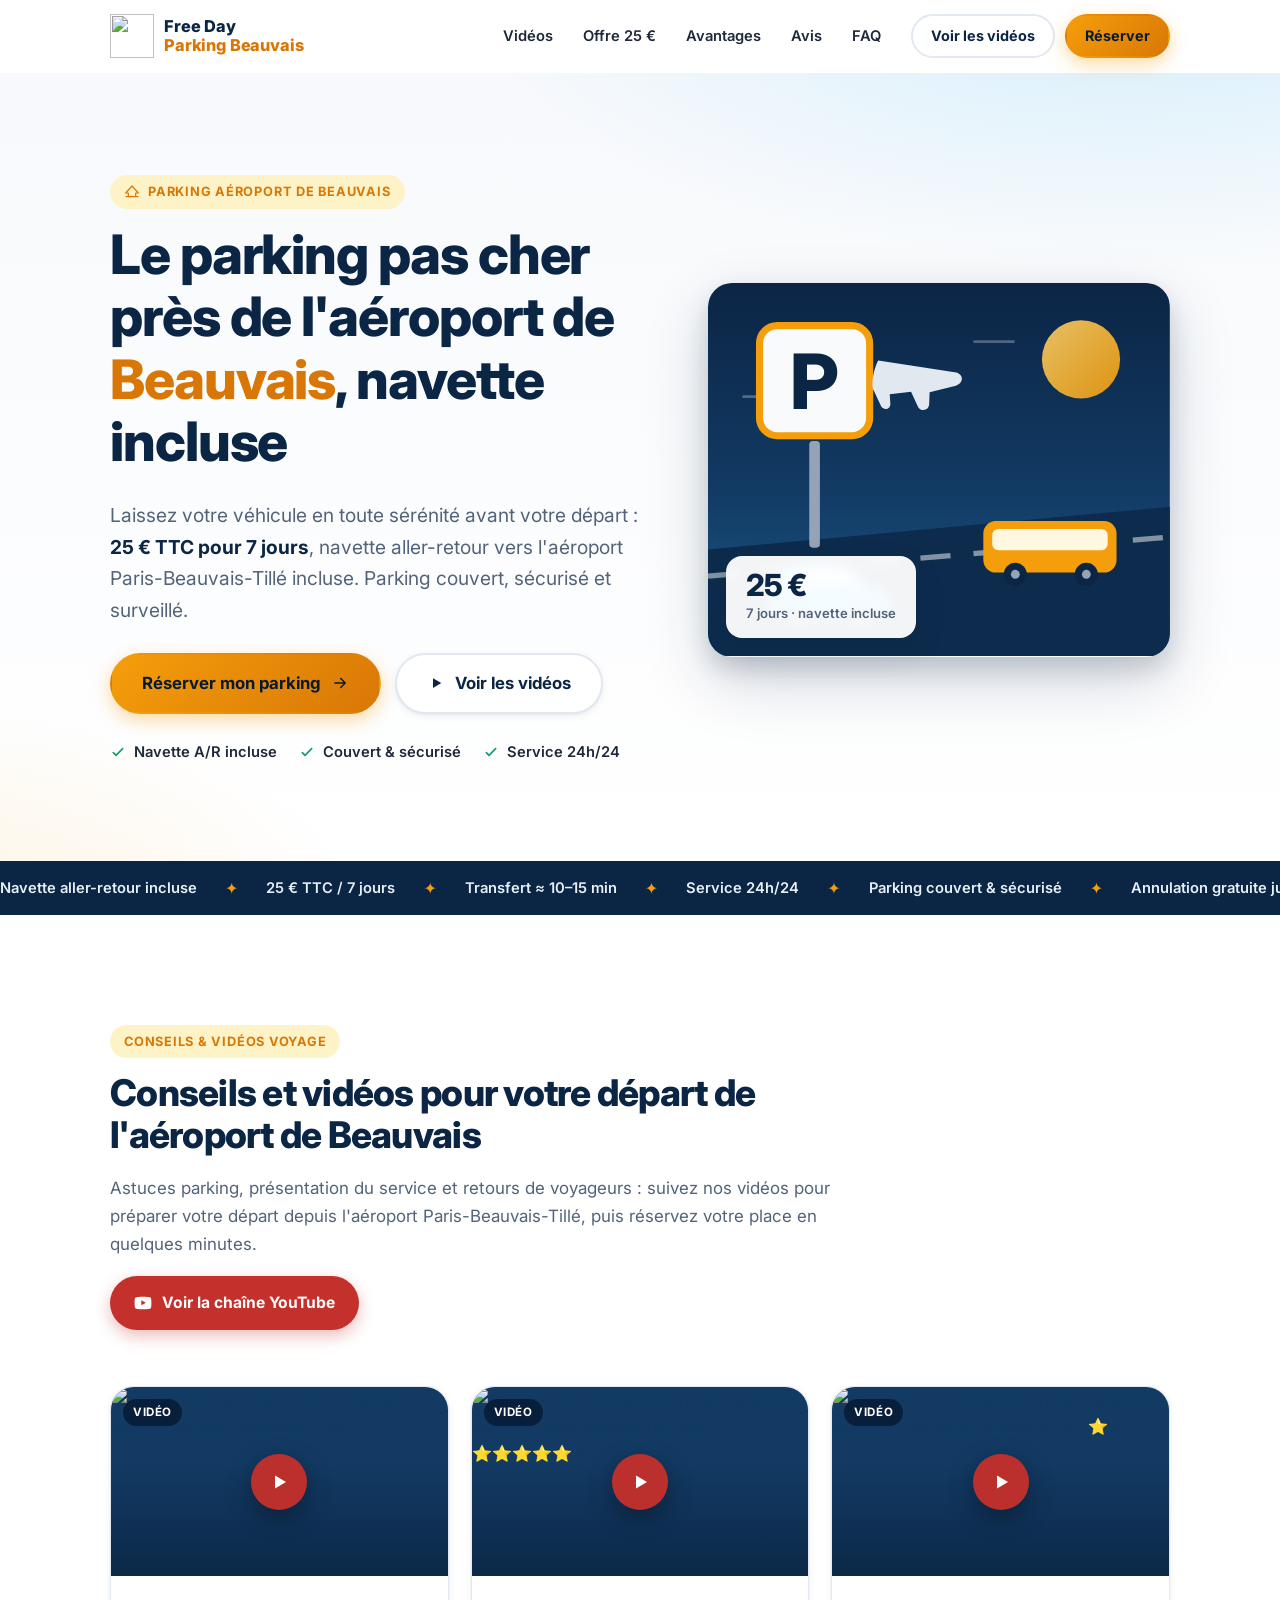
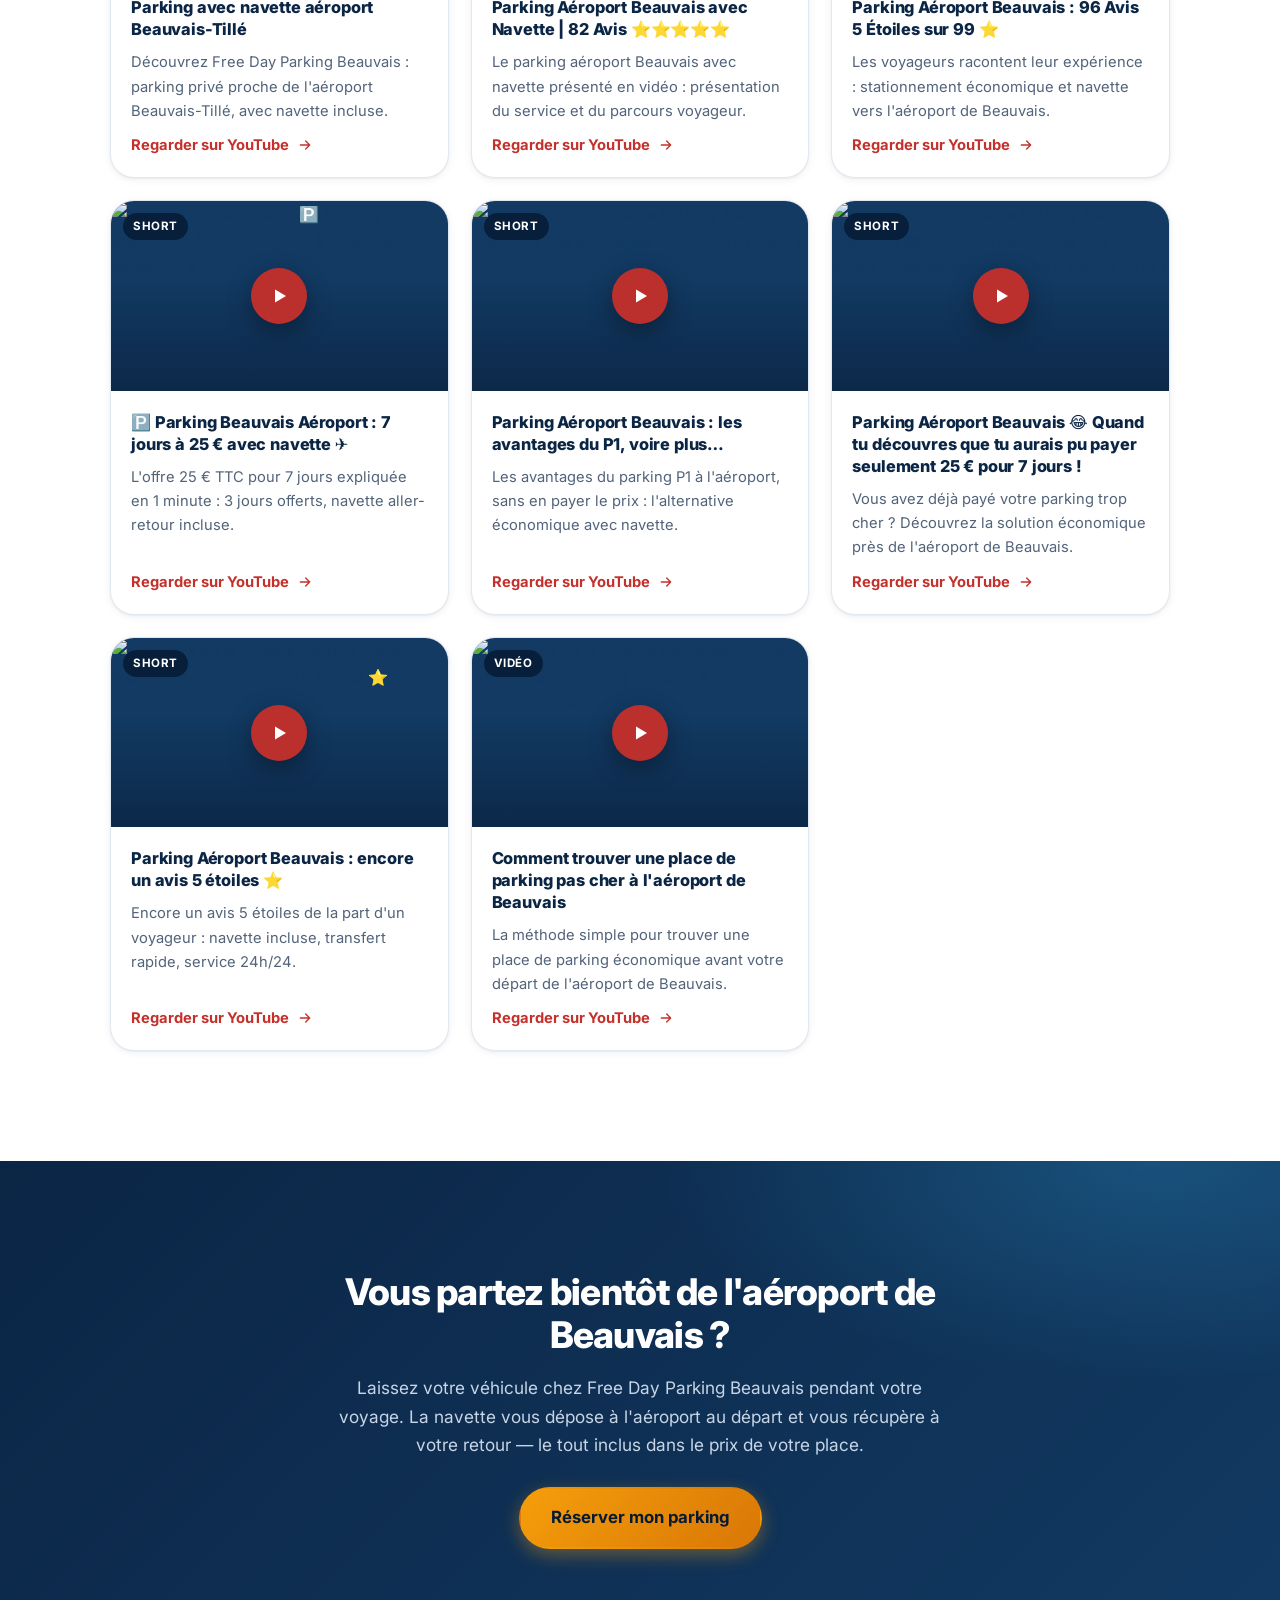
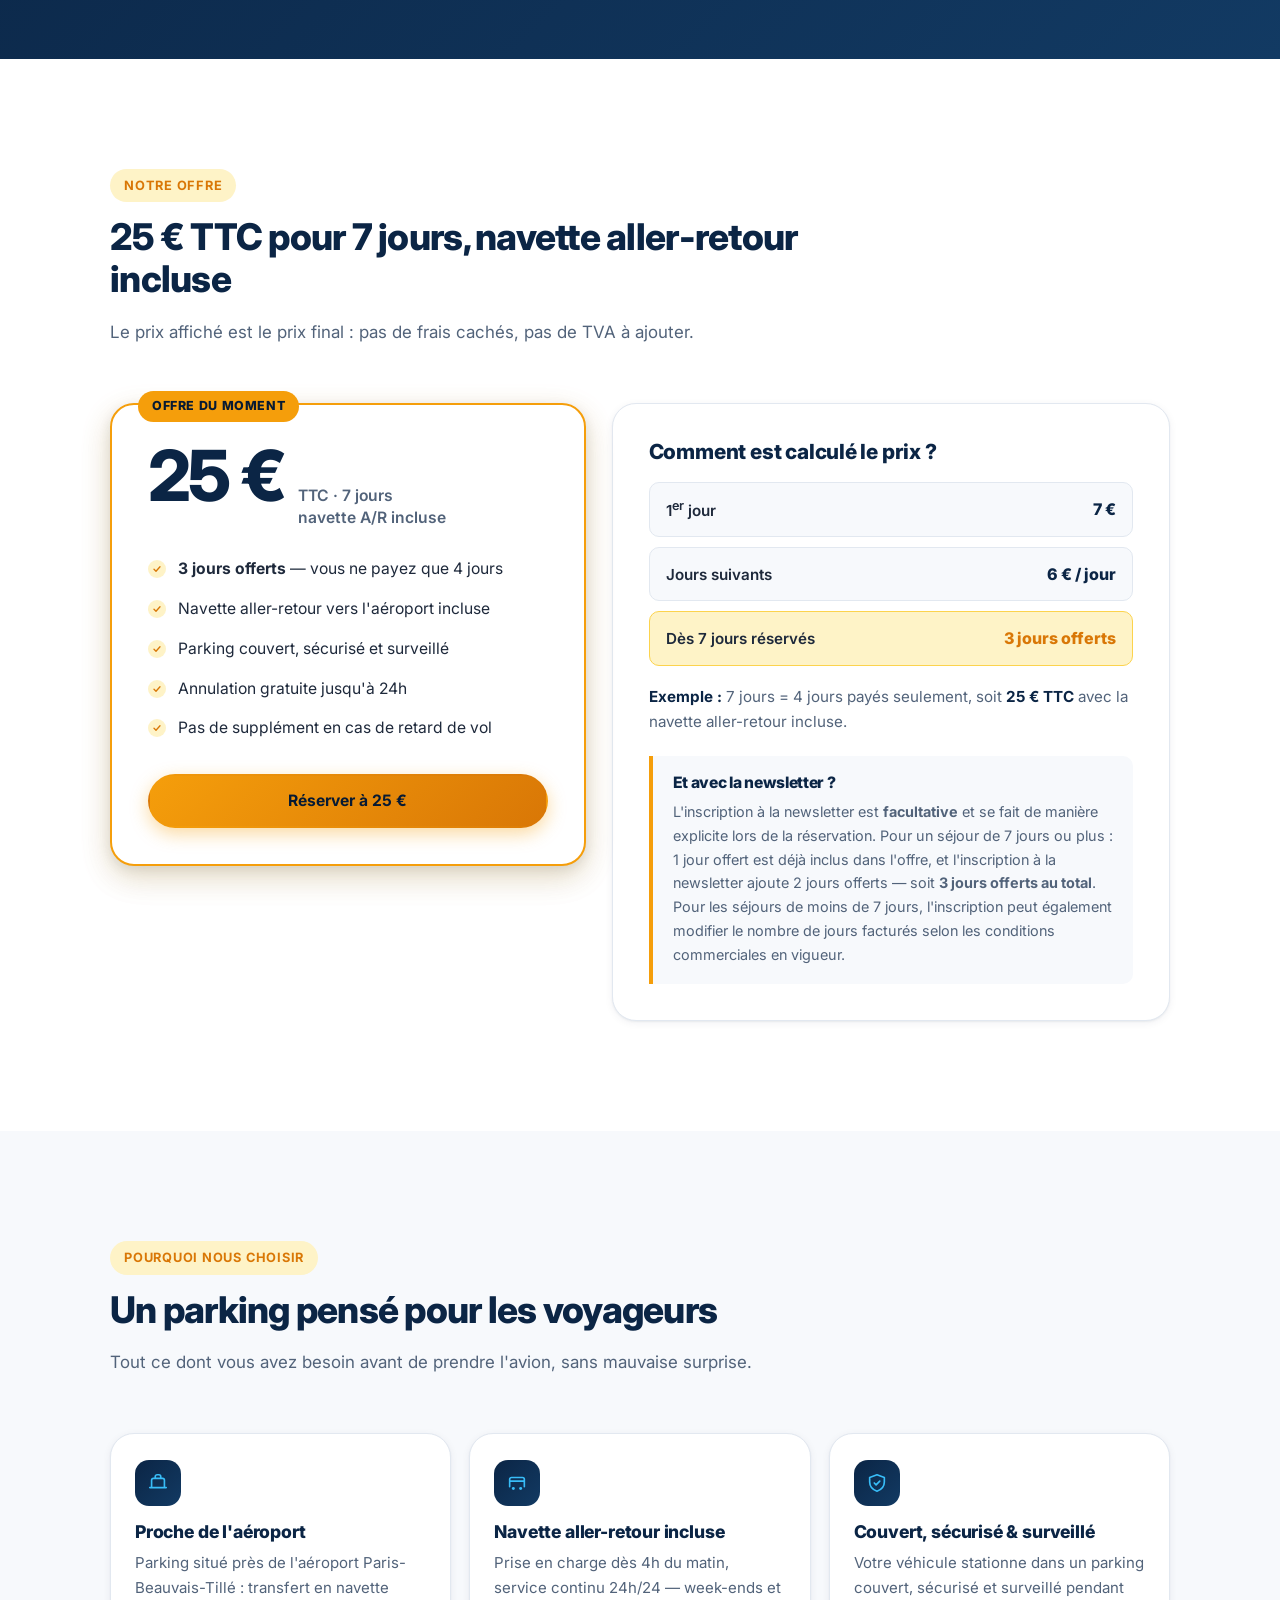
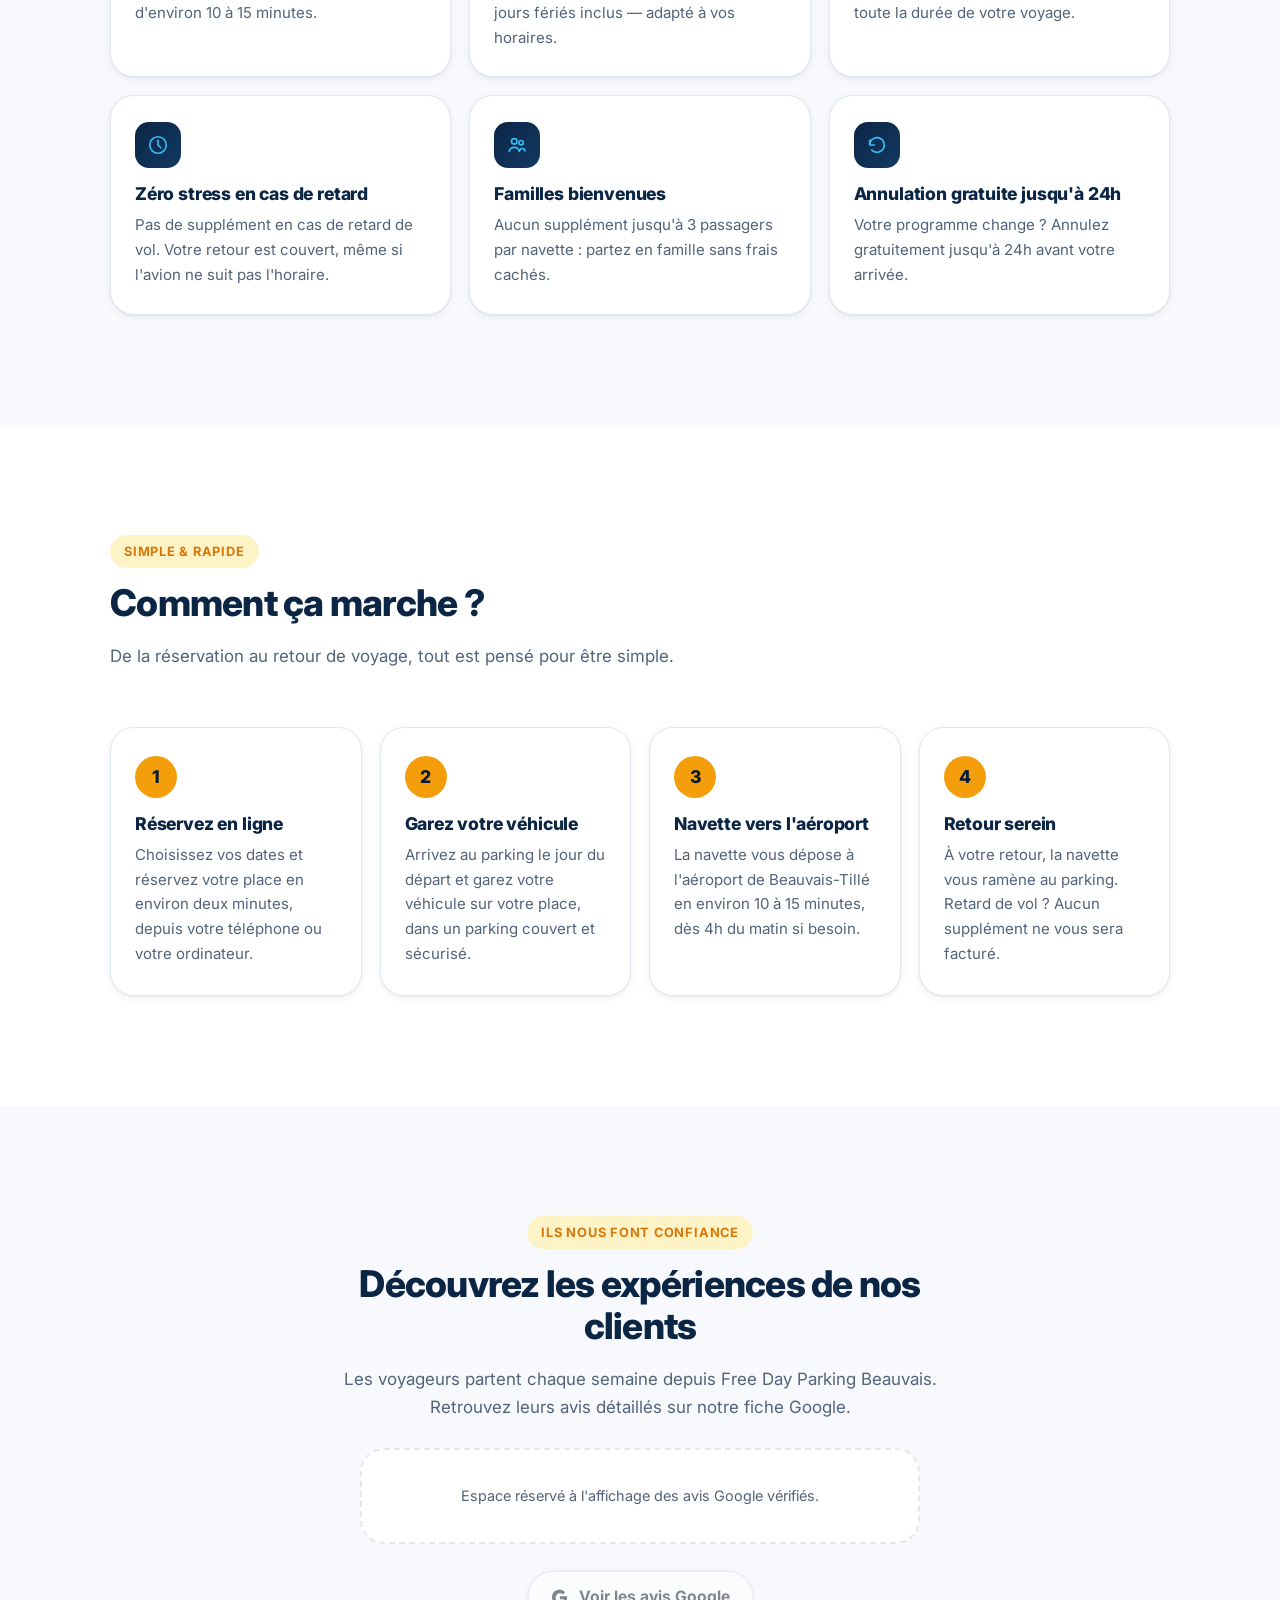
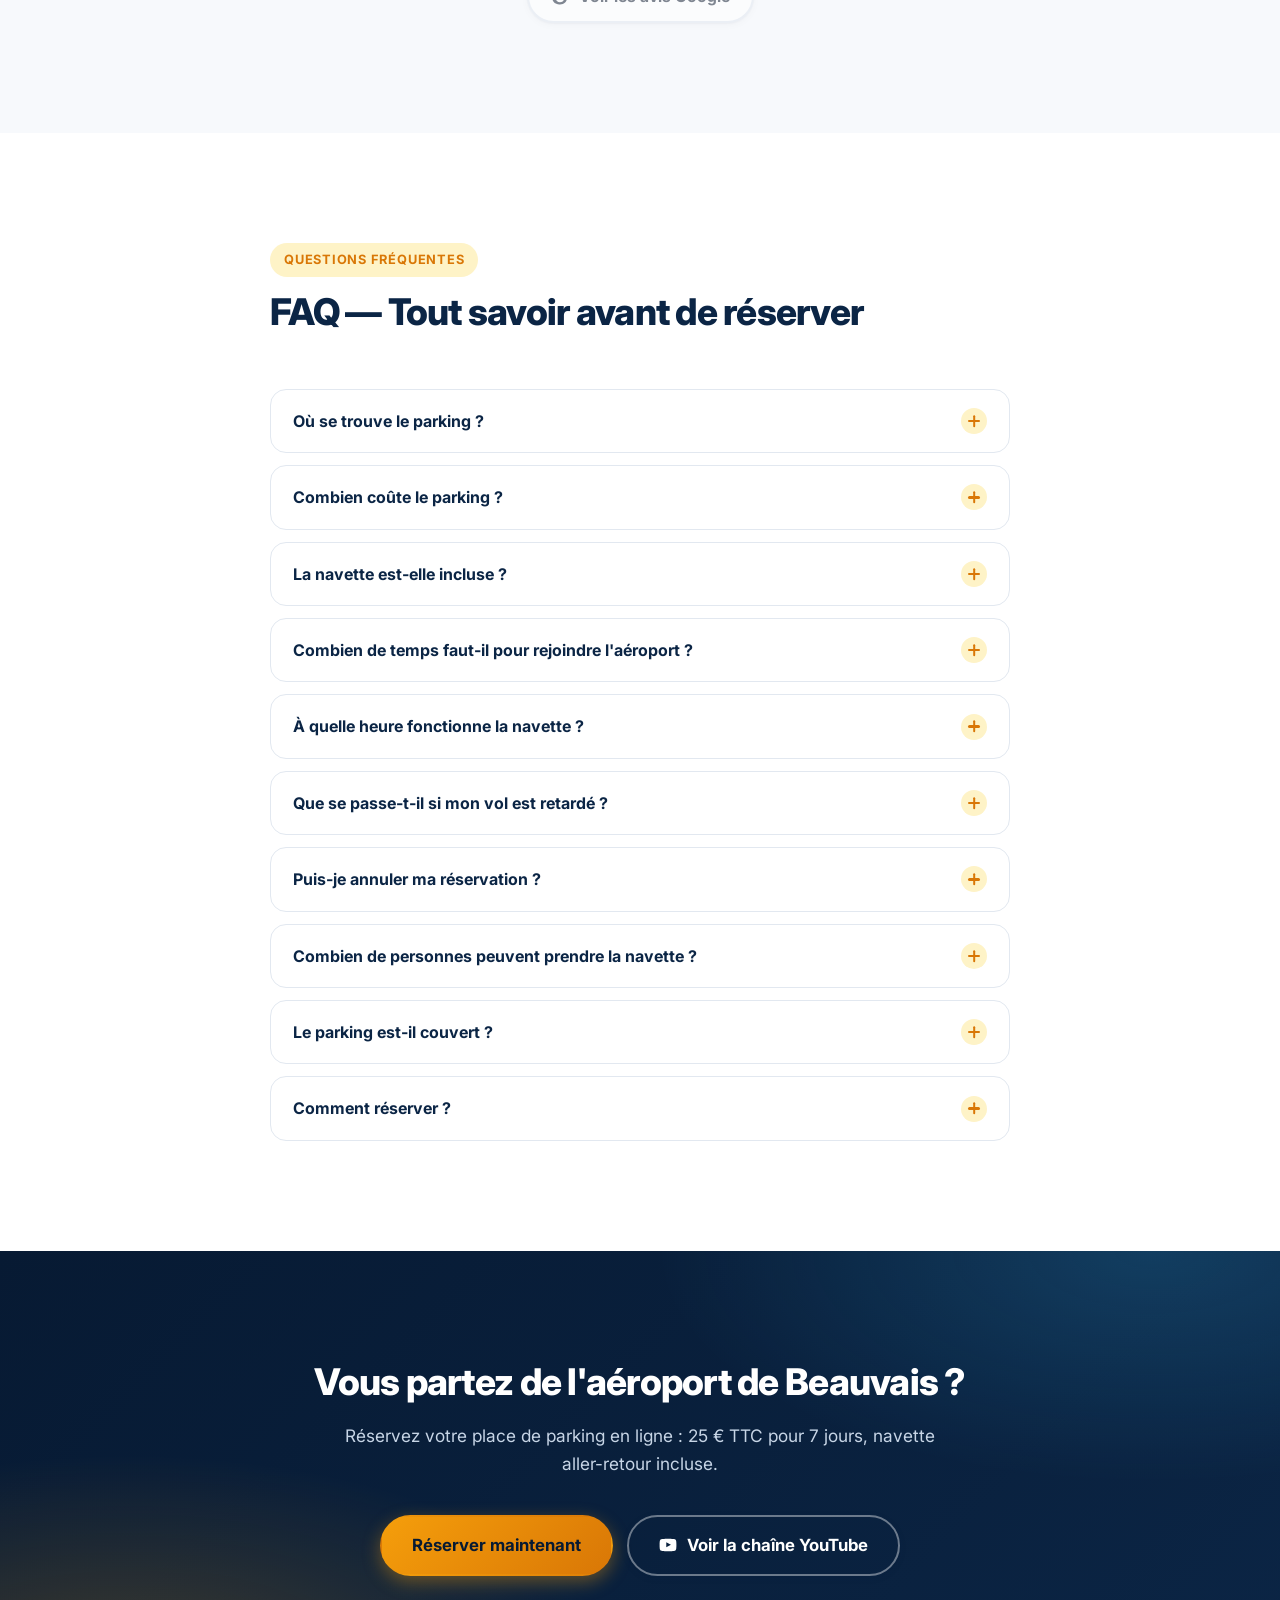
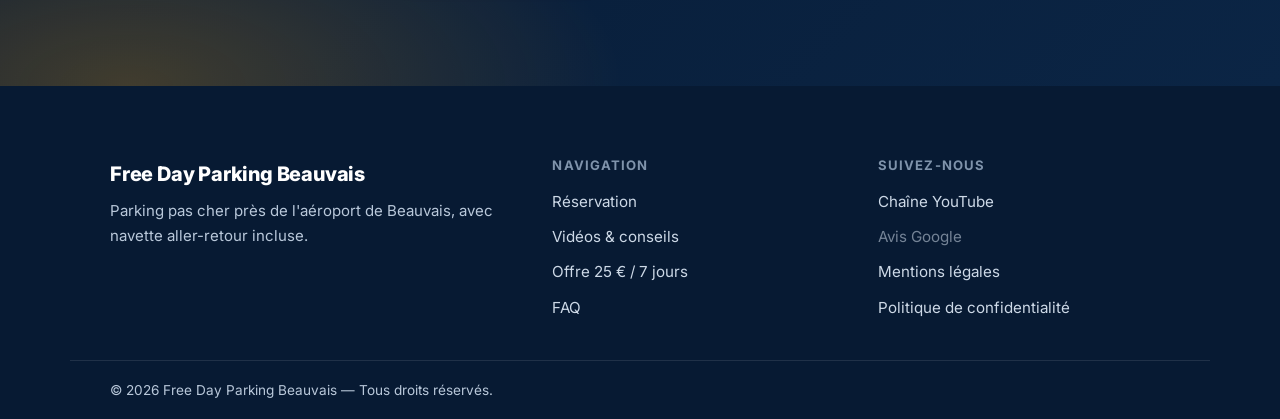
==== index.html @ 7c3e0663 "PAGE" ====
<!DOCTYPE html>
<html lang="fr">
<head>
  <meta charset="UTF-8">
  <meta name="viewport" content="width=device-width, initial-scale=1.0">

  <!-- ============================================================
       SEO — Free Day Parking Beauvais
       Le domaine de production est : https://www.freedayparkingbeauvais.com/
       (laisser tel quel pour la migration, ou ajuster pour le test Netlify)
       ============================================================ -->
  <title>Parking Aéroport Beauvais pas cher — 25 € / 7 jours, navette incluse | Free Day Parking Beauvais</title>
  <meta name="description" content="Parking pas cher près de l'aéroport de Beauvais : 25 € TTC pour 7 jours, navette aller-retour incluse. Parking couvert, sécurisé, service 24h/24. Réservation en ligne en 2 minutes.">
  <meta name="robots" content="index, follow, max-image-preview:large">
  <link rel="canonical" href="https://www.freedayparkingbeauvais.com/">

  <!-- Open Graph -->
  <meta property="og:type" content="website">
  <meta property="og:locale" content="fr_FR">
  <meta property="og:site_name" content="Free Day Parking Beauvais">
  <meta property="og:title" content="Parking Aéroport Beauvais pas cher — 25 € / 7 jours, navette incluse">
  <meta property="og:description" content="Laissez votre véhicule près de l'aéroport de Beauvais : 25 € TTC pour 7 jours, navette aller-retour incluse. Parking couvert et sécurisé, service 24h/24.">
  <meta property="og:url" content="https://www.freedayparkingbeauvais.com/">
  <meta property="og:image" content="https://www.freedayparkingbeauvais.com/assets/images/og-image.png">
  <meta property="og:image:width" content="1200">
  <meta property="og:image:height" content="630">
  <meta property="og:image:alt" content="Free Day Parking Beauvais — parking aéroport Beauvais avec navette, 25 € les 7 jours">

  <!-- Twitter / X Card -->
  <meta name="twitter:card" content="summary_large_image">
  <meta name="twitter:title" content="Parking Aéroport Beauvais — 25 € / 7 jours, navette incluse">
  <meta name="twitter:description" content="Parking pas cher près de l'aéroport de Beauvais, navette aller-retour incluse. Réservez en ligne en 2 minutes.">
  <meta name="twitter:image" content="https://www.freedayparkingbeauvais.com/assets/images/og-image.png">

  <!-- Favicon (emblème temporaire — ne remplace pas le logo officiel) -->
  <link rel="icon" type="image/svg+xml" href="assets/icons/favicon.svg">
  <link rel="apple-touch-icon" href="assets/icons/favicon.png">

  <!-- Performance : police unique, préchargée -->
  <link rel="preconnect" href="https://fonts.googleapis.com">
  <link rel="preconnect" href="https://fonts.gstatic.com" crossorigin>
  <link href="https://fonts.googleapis.com/css2?family=Inter:wght@400;500;600;700;800&display=swap" rel="stylesheet">

  <link rel="stylesheet" href="css/style.css">

  <!-- Données structurées : LocalBusiness / ParkingFacility -->
  <script type="application/ld+json">
  {
    "@context": "https://schema.org",
    "@type": ["LocalBusiness", "ParkingFacility"],
    "name": "Free Day Parking Beauvais",
    "url": "https://www.freedayparkingbeauvais.com/",
    "image": "https://www.freedayparkingbeauvais.com/assets/images/og-image.png",
    "description": "Parking pas cher près de l'aéroport de Beauvais-Tillé avec navette aller-retour incluse. 25 € TTC pour 7 jours.",
    "priceRange": "€",
    "areaServed": "Aéroport Paris-Beauvais-Tillé",
    "hasOfferCatalog": {
      "@type": "OfferCatalog",
      "name": "Location de place de parking avec navette aéroport",
      "itemListElement": {
        "@type": "Offer",
        "name": "Place de parking 7 jours avec navette aller-retour incluse",
        "price": "25.00",
        "priceCurrency": "EUR",
        "availability": "https://schema.org/InStock",
        "url": "https://www.freedayparkingbeauvais.com/"
      }
    },
    "sameAs": [
      "https://www.youtube.com/@FreeDayParkingBeauvais"
    ]
  }
  </script>

  <!-- Données structurées : FAQ -->
  <script type="application/ld+json">
  {
    "@context": "https://schema.org",
    "@type": "FAQPage",
    "mainEntity": [
      { "@type": "Question", "name": "Où se trouve le parking ?", "acceptedAnswer": { "@type": "Answer", "text": "Free Day Parking Beauvais est un parking privé situé près de l'aéroport Paris-Beauvais-Tillé. La navette aller-retour vers l'aéroport est incluse dans le prix de votre réservation." } },
      { "@type": "Question", "name": "Combien coûte le parking ?", "acceptedAnswer": { "@type": "Answer", "text": "Le premier jour est facturé 7 €, puis 6 € par jour supplémentaire. À partir de 7 jours réservés, 3 jours sont offerts : vous ne payez que 4 jours, soit 25 € TTC pour 7 jours, navette aller-retour incluse. Le prix affiché est le prix final : pas de frais cachés ni de TVA à ajouter." } },
      { "@type": "Question", "name": "La navette est-elle incluse ?", "acceptedAnswer": { "@type": "Answer", "text": "Oui, la navette aller-retour vers l'aéroport de Beauvais-Tillé est incluse dans le prix, sans supplément." } },
      { "@type": "Question", "name": "Combien de temps faut-il pour rejoindre l'aéroport ?", "acceptedAnswer": { "@type": "Answer", "text": "Le transfert en navette dure environ 10 à 15 minutes." } },
      { "@type": "Question", "name": "À quelle heure fonctionne la navette ?", "acceptedAnswer": { "@type": "Answer", "text": "Le service est continu 24h/24, 7j/7, y compris les week-ends et jours fériés. La prise en charge par la navette est possible à partir de 4h du matin, avec une adaptation aux horaires des clients." } },
      { "@type": "Question", "name": "Que se passe-t-il si mon vol est retardé ?", "acceptedAnswer": { "@type": "Answer", "text": "Aucun supplément n'est appliqué en cas de retard de vol." } },
      { "@type": "Question", "name": "Puis-je annuler ma réservation ?", "acceptedAnswer": { "@type": "Answer", "text": "Oui, l'annulation est gratuite jusqu'à 24h avant votre arrivée." } },
      { "@type": "Question", "name": "Combien de personnes peuvent prendre la navette ?", "acceptedAnswer": { "@type": "Answer", "text": "Aucun supplément n'est facturé jusqu'à 3 passagers." } },
      { "@type": "Question", "name": "Le parking est-il couvert ?", "acceptedAnswer": { "@type": "Answer", "text": "Oui, le parking est couvert, sécurisé et surveillé." } },
      { "@type": "Question", "name": "Comment réserver ?", "acceptedAnswer": { "@type": "Answer", "text": "La réservation se fait en ligne, en environ deux minutes. Choisissez vos dates, confirmez, et votre place vous attend le jour du départ." } }
    ]
  }
  </script>
</head>

<body id="top">
  <a class="skip-link" href="#contenu">Aller au contenu principal</a>

  <!-- ==================== HEADER ==================== -->
  <header class="site-header" data-header>
    <div class="container header-inner">
      <a class="brand" href="#top" aria-label="Free Day Parking Beauvais — retour en haut de page">
        <!-- Emplacement du logo officiel : déposer le fichier dans assets/logo/
             (voir assets/logo/README.md). En cas d'absence, le nom s'affiche en texte. -->
        <img src="assets/logo/logo.svg" alt="" class="brand-logo" width="44" height="44" data-logo>
        <span class="brand-name" data-brand-fallback hidden>Free Day <span>Parking Beauvais</span></span>
      </a>

      <nav class="main-nav" id="navigation" aria-label="Navigation principale" data-nav>
        <a href="#videos">Vidéos</a>
        <a href="#offre">Offre 25&nbsp;€</a>
        <a href="#avantages">Avantages</a>
        <a href="#avis">Avis</a>
        <a href="#faq">FAQ</a>
      </nav>

      <div class="header-actions">
        <a href="#videos" class="btn btn-ghost btn-sm hide-mobile">Voir les vidéos</a>
        <a href="#" class="btn btn-primary btn-sm" data-reservation-link>Réserver</a>
        <button class="nav-toggle" aria-expanded="false" aria-controls="navigation" data-nav-toggle aria-label="Ouvrir le menu">
          <span></span><span></span><span></span>
        </button>
      </div>
    </div>
  </header>

  <main id="contenu">

    <!-- ==================== HERO ==================== -->
    <section class="hero" aria-labelledby="hero-title">
      <div class="container hero-grid">
        <div class="hero-copy">
          <p class="eyebrow" data-reveal>
            <svg aria-hidden="true" width="16" height="16" viewBox="0 0 24 24" fill="none"><path d="M2.5 19h19M12 3 2.5 13.5h4v5.5h11v-5.5h4L12 3Z" stroke="currentColor" stroke-width="1.8" stroke-linejoin="round"/></svg>
            Parking aéroport de Beauvais
          </p>
          <h1 id="hero-title" data-reveal>
            Le parking pas cher près de l'aéroport de <em>Beauvais</em>, navette incluse
          </h1>
          <p class="hero-sub" data-reveal>
            Laissez votre véhicule en toute sérénité avant votre départ :
            <strong>25&nbsp;€ TTC pour 7&nbsp;jours</strong>, navette aller-retour vers
            l'aéroport Paris-Beauvais-Tillé incluse. Parking couvert, sécurisé et surveillé.
          </p>
          <div class="hero-ctas" data-reveal>
            <a href="#" class="btn btn-primary btn-lg" data-reservation-link>
              Réserver mon parking
              <svg aria-hidden="true" width="18" height="18" viewBox="0 0 24 24" fill="none"><path d="M5 12h14m-6-6 6 6-6 6" stroke="currentColor" stroke-width="2" stroke-linecap="round" stroke-linejoin="round"/></svg>
            </a>
            <a href="#videos" class="btn btn-secondary btn-lg">
              <svg aria-hidden="true" width="18" height="18" viewBox="0 0 24 24" fill="currentColor"><path d="M8 5.5v13l11-6.5-11-6.5Z"/></svg>
              Voir les vidéos
            </a>
          </div>
          <ul class="hero-trust" data-reveal aria-label="Points forts">
            <li>
              <svg aria-hidden="true" width="16" height="16" viewBox="0 0 24 24" fill="none"><path d="m5 13 4 4L19 7" stroke="currentColor" stroke-width="2.4" stroke-linecap="round" stroke-linejoin="round"/></svg>
              Navette A/R incluse
            </li>
            <li>
              <svg aria-hidden="true" width="16" height="16" viewBox="0 0 24 24" fill="none"><path d="m5 13 4 4L19 7" stroke="currentColor" stroke-width="2.4" stroke-linecap="round" stroke-linejoin="round"/></svg>
              Couvert &amp; sécurisé
            </li>
            <li>
              <svg aria-hidden="true" width="16" height="16" viewBox="0 0 24 24" fill="none"><path d="m5 13 4 4L19 7" stroke="currentColor" stroke-width="2.4" stroke-linecap="round" stroke-linejoin="round"/></svg>
              Service 24h/24
            </li>
          </ul>
        </div>

        <!-- Illustration vectorielle stylisée (aucune photo simulée).
             Remplacer par une vraie photo du parking si souhaité :
             assets/images/README.md -->
        <div class="hero-visual" data-reveal aria-hidden="true">
          <svg viewBox="0 0 520 420" class="hero-svg" role="img" aria-label="Illustration : une voiture est garée près d'un panneau parking, une navette rejoint l'aéroport et un avion décolle">
            <defs>
              <linearGradient id="sky" x1="0" y1="0" x2="0" y2="1">
                <stop offset="0" stop-color="#0b2545"/>
                <stop offset=".55" stop-color="#123a63"/>
                <stop offset="1" stop-color="#1b5a8a"/>
              </linearGradient>
              <linearGradient id="sun" x1="0" y1="0" x2="1" y2="1">
                <stop offset="0" stop-color="#ffd166"/>
                <stop offset="1" stop-color="#f59e0b"/>
              </linearGradient>
            </defs>
            <rect width="520" height="420" rx="24" fill="url(#sky)"/>
            <circle cx="420" cy="86" r="44" fill="url(#sun)" opacity=".9"/>
            <g stroke="#ffffff" stroke-opacity=".28" stroke-width="3" stroke-linecap="round">
              <path d="M60 96h58M40 128h36M300 66h44"/>
            </g>
            <!-- piste -->
            <path d="M0 300 L520 252 L520 420 L0 420 Z" fill="#0d2c4d"/>
            <path d="M0 330 L520 286" stroke="#f8fafc" stroke-opacity=".5" stroke-width="6" stroke-dasharray="34 26" fill="none"/>
            <!-- panneau parking -->
            <g transform="translate(120 120)">
              <rect x="-6" y="58" width="12" height="120" rx="4" fill="#94a3b8"/>
              <rect x="-62" y="-72" width="124" height="124" rx="20" fill="#f8fafc"/>
              <rect x="-62" y="-72" width="124" height="124" rx="20" fill="none" stroke="#f59e0b" stroke-width="8"/>
              <text x="0" y="22" text-anchor="middle" font-family="Inter, system-ui, sans-serif" font-weight="800" font-size="86" fill="#0b2545">P</text>
            </g>
            <!-- navette -->
            <g transform="translate(310 268)">
              <rect x="0" y="0" width="150" height="58" rx="14" fill="#f59e0b"/>
              <rect x="10" y="9" width="130" height="24" rx="7" fill="#fff7e0"/>
              <circle cx="36" cy="60" r="13" fill="#0b2545"/><circle cx="36" cy="60" r="5" fill="#94a3b8"/>
              <circle cx="116" cy="60" r="13" fill="#0b2545"/><circle cx="116" cy="60" r="5" fill="#94a3b8"/>
            </g>
            <!-- avion -->
            <g transform="translate(196 74) rotate(18)">
              <path d="M0 14 L86 0 C96 -2 100 8 92 14 L66 30 L70 44 C71 50 64 54 59 50 L46 36 L24 46 L28 56 C30 62 24 66 19 62 L6 48 C0 44 -2 22 0 14 Z" fill="#e2e8f0"/>
            </g>
            <!-- voiture -->
            <g transform="translate(66 296)">
              <path d="M8 44 C10 26 30 18 58 18 C86 18 104 26 110 44 L128 48 C136 50 140 56 140 62 L140 72 C140 78 136 82 130 82 L14 82 C8 82 4 78 4 72 L4 56 C4 50 6 46 8 44 Z" fill="#38bdf8"/>
              <path d="M34 26 L84 26 C94 26 102 34 104 44 L26 44 C26 34 28 26 34 26 Z" fill="#dbeafe"/>
              <circle cx="36" cy="84" r="14" fill="#0b2545"/><circle cx="36" cy="84" r="6" fill="#cbd5e1"/>
              <circle cx="106" cy="84" r="14" fill="#0b2545"/><circle cx="106" cy="84" r="6" fill="#cbd5e1"/>
            </g>
          </svg>
          <div class="hero-badge" aria-hidden="true">
            <span class="hero-badge-price">25&nbsp;€</span>
            <span class="hero-badge-label">7 jours · navette incluse</span>
          </div>
        </div>
      </div>
    </section>

    <!-- ==================== MARQUEE AVANTAGES ==================== -->
    <div class="marquee" aria-hidden="true">
      <div class="marquee-track">
        <span>Navette aller-retour incluse</span><i>✦</i>
        <span>25&nbsp;€ TTC / 7 jours</span><i>✦</i>
        <span>Transfert ≈ 10–15 min</span><i>✦</i>
        <span>Service 24h/24</span><i>✦</i>
        <span>Parking couvert &amp; sécurisé</span><i>✦</i>
        <span>Annulation gratuite jusqu'à 24h</span><i>✦</i>
        <span>Navette aller-retour incluse</span><i>✦</i>
        <span>25&nbsp;€ TTC / 7 jours</span><i>✦</i>
        <span>Transfert ≈ 10–15 min</span><i>✦</i>
        <span>Service 24h/24</span><i>✦</i>
        <span>Parking couvert &amp; sécurisé</span><i>✦</i>
        <span>Annulation gratuite jusqu'à 24h</span><i>✦</i>
      </div>
    </div>

    <!-- ==================== VIDÉOS YOUTUBE ==================== -->
    <section class="section" id="videos" aria-labelledby="videos-title">
      <div class="container">
        <div class="section-head" data-reveal>
          <p class="eyebrow eyebrow-light">Conseils &amp; vidéos voyage</p>
          <h2 id="videos-title">Conseils et vidéos pour votre départ de l'aéroport de Beauvais</h2>
          <p class="section-lead">
            Astuces parking, présentation du service et retours de voyageurs :
            suivez nos vidéos pour préparer votre départ depuis l'aéroport
            Paris-Beauvais-Tillé, puis réservez votre place en quelques minutes.
          </p>
          <a class="btn btn-youtube" href="https://www.youtube.com/@FreeDayParkingBeauvais" target="_blank" rel="noopener">
            <svg aria-hidden="true" width="18" height="18" viewBox="0 0 24 24" fill="currentColor"><path d="M23 7.2s-.2-1.6-.9-2.3c-.9-.9-1.9-.9-2.4-1C16.6 3.5 12 3.5 12 3.5s-4.6 0-7.7.4c-.5.1-1.5.1-2.4 1-.7.7-.9 2.3-.9 2.3S.8 9.1.8 11v1.8c0 1.9.2 3.8.2 3.8s.2 1.6.9 2.3c.9.9 2 .9 2.5 1 1.8.2 7.6.4 7.6.4s4.6 0 7.7-.4c.5-.1 1.5-.1 2.4-1 .7-.7.9-2.3.9-2.3s.2-1.9.2-3.8V11c0-1.9-.2-3.8-.2-3.8ZM9.7 15V8.4l6.2 3.3L9.7 15Z"/></svg>
            Voir la chaîne YouTube
          </a>
        </div>
        <!-- Les cartes vidéos sont générées depuis data/videos.js -->
        <div class="videos-grid" data-videos-grid aria-live="polite"></div>
      </div>
    </section>

    <!-- ==================== CONVERSION INTERMÉDIAIRE ==================== -->
    <section class="section section-cta" aria-labelledby="cta1-title">
      <div class="container cta-inner" data-reveal>
        <h2 id="cta1-title">Vous partez bientôt de l'aéroport de Beauvais&nbsp;?</h2>
        <p>
          Laissez votre véhicule chez Free Day Parking Beauvais pendant votre voyage.
          La navette vous dépose à l'aéroport au départ et vous récupère à votre retour —
          le tout inclus dans le prix de votre place.
        </p>
        <a href="#" class="btn btn-primary btn-lg" data-reservation-link>Réserver mon parking</a>
      </div>
    </section>

    <!-- ==================== OFFRE ==================== -->
    <section class="section" id="offre" aria-labelledby="offre-title">
      <div class="container">
        <div class="section-head" data-reveal>
          <p class="eyebrow eyebrow-light">Notre offre</p>
          <h2 id="offre-title">25&nbsp;€ TTC pour 7 jours, navette aller-retour incluse</h2>
          <p class="section-lead">Le prix affiché est le prix final : pas de frais cachés, pas de TVA à ajouter.</p>
        </div>

        <div class="pricing-grid">
          <article class="price-card price-card-featured" data-reveal>
            <p class="price-card-tag">Offre du moment</p>
            <div class="price-card-amount">
              <span class="price-value">25&nbsp;€</span>
              <span class="price-meta">TTC · 7 jours<br>navette A/R incluse</span>
            </div>
            <ul class="price-card-list">
              <li><strong>3 jours offerts</strong> — vous ne payez que 4 jours</li>
              <li>Navette aller-retour vers l'aéroport incluse</li>
              <li>Parking couvert, sécurisé et surveillé</li>
              <li>Annulation gratuite jusqu'à 24h</li>
              <li>Pas de supplément en cas de retard de vol</li>
            </ul>
            <a href="#" class="btn btn-primary btn-block" data-reservation-link>Réserver à 25&nbsp;€</a>
          </article>

          <article class="price-card" data-reveal>
            <h3>Comment est calculé le prix&nbsp;?</h3>
            <div class="pricing-rule">
              <div class="pricing-rule-row">
                <span class="pricing-rule-day">1<sup>er</sup> jour</span>
                <span class="pricing-rule-price">7&nbsp;€</span>
              </div>
              <div class="pricing-rule-row">
                <span class="pricing-rule-day">Jours suivants</span>
                <span class="pricing-rule-price">6&nbsp;€ / jour</span>
              </div>
              <div class="pricing-rule-row pricing-rule-offer">
                <span class="pricing-rule-day">Dès 7 jours réservés</span>
                <span class="pricing-rule-price">3 jours offerts</span>
              </div>
            </div>
            <p class="price-card-note">
              <strong>Exemple :</strong> 7 jours = 4 jours payés seulement, soit
              <strong>25&nbsp;€ TTC</strong> avec la navette aller-retour incluse.
            </p>
            <div class="newsletter-note">
              <h4>Et avec la newsletter&nbsp;?</h4>
              <p>
                L'inscription à la newsletter est <strong>facultative</strong> et se fait de
                manière explicite lors de la réservation. Pour un séjour de 7 jours ou plus :
                1 jour offert est déjà inclus dans l'offre, et l'inscription à la newsletter
                ajoute 2 jours offerts — soit <strong>3 jours offerts au total</strong>.
                Pour les séjours de moins de 7 jours, l'inscription peut également modifier
                le nombre de jours facturés selon les conditions commerciales en vigueur.
              </p>
            </div>
          </article>
        </div>
      </div>
    </section>

    <!-- ==================== AVANTAGES ==================== -->
    <section class="section section-alt" id="avantages" aria-labelledby="avantages-title">
      <div class="container">
        <div class="section-head" data-reveal>
          <p class="eyebrow eyebrow-light">Pourquoi nous choisir</p>
          <h2 id="avantages-title">Un parking pensé pour les voyageurs</h2>
          <p class="section-lead">Tout ce dont vous avez besoin avant de prendre l'avion, sans mauvaise surprise.</p>
        </div>
        <ul class="features-grid">
          <li class="feature-card" data-reveal>
            <span class="feature-icon" aria-hidden="true"><svg width="22" height="22" viewBox="0 0 24 24" fill="none"><path d="M3 17h18M5 17V9a2 2 0 0 1 2-2h10a2 2 0 0 1 2 2v8M9 7V5a2 2 0 0 1 2-2h2a2 2 0 0 1 2 2v2" stroke="currentColor" stroke-width="1.8" stroke-linecap="round"/></svg></span>
            <h3>Proche de l'aéroport</h3>
            <p>Parking situé près de l'aéroport Paris-Beauvais-Tillé : transfert en navette d'environ 10 à 15 minutes.</p>
          </li>
          <li class="feature-card" data-reveal>
            <span class="feature-icon" aria-hidden="true"><svg width="22" height="22" viewBox="0 0 24 24" fill="none"><path d="M4 16V8a2 2 0 0 1 2-2h12a2 2 0 0 1 2 2v8M4 10h16" stroke="currentColor" stroke-width="1.8" stroke-linecap="round"/><circle cx="8" cy="18" r="1.6" fill="currentColor"/><circle cx="16" cy="18" r="1.6" fill="currentColor"/></svg></span>
            <h3>Navette aller-retour incluse</h3>
            <p>Prise en charge dès 4h du matin, service continu 24h/24 — week-ends et jours fériés inclus — adapté à vos horaires.</p>
          </li>
          <li class="feature-card" data-reveal>
            <span class="feature-icon" aria-hidden="true"><svg width="22" height="22" viewBox="0 0 24 24" fill="none"><path d="M12 3 4 6v5c0 5 3.4 8.4 8 10 4.6-1.6 8-5 8-10V6l-8-3Z" stroke="currentColor" stroke-width="1.8" stroke-linejoin="round"/><path d="m9 12 2 2 4-4" stroke="currentColor" stroke-width="1.8" stroke-linecap="round" stroke-linejoin="round"/></svg></span>
            <h3>Couvert, sécurisé &amp; surveillé</h3>
            <p>Votre véhicule stationne dans un parking couvert, sécurisé et surveillé pendant toute la durée de votre voyage.</p>
          </li>
          <li class="feature-card" data-reveal>
            <span class="feature-icon" aria-hidden="true"><svg width="22" height="22" viewBox="0 0 24 24" fill="none"><circle cx="12" cy="12" r="9" stroke="currentColor" stroke-width="1.8"/><path d="M12 7v5l3 3" stroke="currentColor" stroke-width="1.8" stroke-linecap="round"/></svg></span>
            <h3>Zéro stress en cas de retard</h3>
            <p>Pas de supplément en cas de retard de vol. Votre retour est couvert, même si l'avion ne suit pas l'horaire.</p>
          </li>
          <li class="feature-card" data-reveal>
            <span class="feature-icon" aria-hidden="true"><svg width="22" height="22" viewBox="0 0 24 24" fill="none"><circle cx="9" cy="8" r="3" stroke="currentColor" stroke-width="1.8"/><circle cx="16.5" cy="9.5" r="2.4" stroke="currentColor" stroke-width="1.8"/><path d="M3.5 19c.6-2.8 2.8-4.4 5.5-4.4s4.9 1.6 5.5 4.4M14.5 19c.4-2 1.6-3.2 3.3-3.2 1.4 0 2.6.8 3 2.6" stroke="currentColor" stroke-width="1.8" stroke-linecap="round"/></svg></span>
            <h3>Familles bienvenues</h3>
            <p>Aucun supplément jusqu'à 3 passagers par navette : partez en famille sans frais cachés.</p>
          </li>
          <li class="feature-card" data-reveal>
            <span class="feature-icon" aria-hidden="true"><svg width="22" height="22" viewBox="0 0 24 24" fill="none"><path d="M4 12a8 8 0 1 1 2.3 5.6M4 12V7m0 5h5" stroke="currentColor" stroke-width="1.8" stroke-linecap="round" stroke-linejoin="round"/></svg></span>
            <h3>Annulation gratuite jusqu'à 24h</h3>
            <p>Votre programme change ? Annulez gratuitement jusqu'à 24h avant votre arrivée.</p>
          </li>
        </ul>
      </div>
    </section>

    <!-- ==================== COMMENT ÇA MARCHE ==================== -->
    <section class="section" id="comment-ca-marche" aria-labelledby="ccm-title">
      <div class="container">
        <div class="section-head" data-reveal>
          <p class="eyebrow eyebrow-light">Simple &amp; rapide</p>
          <h2 id="ccm-title">Comment ça marche&nbsp;?</h2>
          <p class="section-lead">De la réservation au retour de voyage, tout est pensé pour être simple.</p>
        </div>
        <ol class="steps-grid">
          <li class="step-card" data-reveal>
            <span class="step-number" aria-hidden="true">1</span>
            <h3>Réservez en ligne</h3>
            <p>Choisissez vos dates et réservez votre place en environ deux minutes, depuis votre téléphone ou votre ordinateur.</p>
          </li>
          <li class="step-card" data-reveal>
            <span class="step-number" aria-hidden="true">2</span>
            <h3>Garez votre véhicule</h3>
            <p>Arrivez au parking le jour du départ et garez votre véhicule sur votre place, dans un parking couvert et sécurisé.</p>
          </li>
          <li class="step-card" data-reveal>
            <span class="step-number" aria-hidden="true">3</span>
            <h3>Navette vers l'aéroport</h3>
            <p>La navette vous dépose à l'aéroport de Beauvais-Tillé en environ 10 à 15 minutes, dès 4h du matin si besoin.</p>
          </li>
          <li class="step-card" data-reveal>
            <span class="step-number" aria-hidden="true">4</span>
            <h3>Retour serein</h3>
            <p>À votre retour, la navette vous ramène au parking. Retard de vol ? Aucun supplément ne vous sera facturé.</p>
          </li>
        </ol>
      </div>
    </section>

    <!-- ==================== AVIS / PREUVES ==================== -->
    <section class="section section-alt" id="avis" aria-labelledby="avis-title">
      <div class="container reviews-inner" data-reveal>
        <p class="eyebrow eyebrow-light">Ils nous font confiance</p>
        <h2 id="avis-title">Découvrez les expériences de nos clients</h2>
        <p class="section-lead">
          Les voyageurs partent chaque semaine depuis Free Day Parking Beauvais.
          Retrouvez leurs avis détaillés sur notre fiche Google.
        </p>
        <!-- Les avis réels seront intégrés ici ultérieurement (structure prête).
             Ne pas afficher de note ou de nombre d'avis tant qu'ils ne sont pas
             intégrés officiellement. -->
        <div class="reviews-placeholder" data-reviews-slot>
          <p class="reviews-placeholder-note">Espace réservé à l'affichage des avis Google vérifiés.</p>
        </div>
        <a class="btn btn-google" href="#" data-google-reviews-link target="_blank" rel="noopener">
          <svg aria-hidden="true" width="18" height="18" viewBox="0 0 24 24" fill="currentColor"><path d="M21.35 11.1H12v3.9h5.35c-.5 2.4-2.6 3.9-5.35 3.9a5.9 5.9 0 1 1 0-11.8c1.5 0 2.85.55 3.9 1.45l2.85-2.85A9.9 9.9 0 1 0 12 21.9c5.7 0 9.5-4 9.5-9.65 0-.4-.05-.8-.15-1.15Z"/></svg>
          Voir les avis Google
        </a>
      </div>
    </section>

    <!-- ==================== FAQ ==================== -->
    <section class="section" id="faq" aria-labelledby="faq-title">
      <div class="container container-narrow">
        <div class="section-head" data-reveal>
          <p class="eyebrow eyebrow-light">Questions fréquentes</p>
          <h2 id="faq-title">FAQ — Tout savoir avant de réserver</h2>
        </div>
        <div class="faq-list" data-reveal>
          <details class="faq-item">
            <summary>Où se trouve le parking&nbsp;?<span class="faq-icon" aria-hidden="true"></span></summary>
            <div class="faq-answer"><p>Free Day Parking Beauvais est un parking privé situé près de l'aéroport Paris-Beauvais-Tillé. La navette aller-retour vers l'aéroport est incluse dans le prix de votre réservation.</p></div>
          </details>
          <details class="faq-item">
            <summary>Combien coûte le parking&nbsp;?<span class="faq-icon" aria-hidden="true"></span></summary>
            <div class="faq-answer"><p>Le premier jour est facturé 7&nbsp;€, puis 6&nbsp;€ par jour supplémentaire. À partir de 7 jours réservés, 3 jours sont offerts : vous ne payez que 4 jours, soit <strong>25&nbsp;€ TTC pour 7 jours</strong>, navette aller-retour incluse. Le prix affiché est le prix final : pas de frais cachés, pas de TVA à ajouter.</p></div>
          </details>
          <details class="faq-item">
            <summary>La navette est-elle incluse&nbsp;?<span class="faq-icon" aria-hidden="true"></span></summary>
            <div class="faq-answer"><p>Oui, la navette aller-retour vers l'aéroport de Beauvais-Tillé est incluse dans le prix, sans supplément.</p></div>
          </details>
          <details class="faq-item">
            <summary>Combien de temps faut-il pour rejoindre l'aéroport&nbsp;?<span class="faq-icon" aria-hidden="true"></span></summary>
            <div class="faq-answer"><p>Le transfert en navette dure environ 10 à 15 minutes.</p></div>
          </details>
          <details class="faq-item">
            <summary>À quelle heure fonctionne la navette&nbsp;?<span class="faq-icon" aria-hidden="true"></span></summary>
            <div class="faq-answer"><p>Le service est continu 24h/24, 7j/7, y compris les week-ends et les jours fériés. La prise en charge par la navette est possible à partir de 4h du matin, et le service s'adapte aux horaires des clients.</p></div>
          </details>
          <details class="faq-item">
            <summary>Que se passe-t-il si mon vol est retardé&nbsp;?<span class="faq-icon" aria-hidden="true"></span></summary>
            <div class="faq-answer"><p>Aucun supplément n'est appliqué en cas de retard de vol.</p></div>
          </details>
          <details class="faq-item">
            <summary>Puis-je annuler ma réservation&nbsp;?<span class="faq-icon" aria-hidden="true"></span></summary>
            <div class="faq-answer"><p>Oui, l'annulation est gratuite jusqu'à 24h avant votre arrivée.</p></div>
          </details>
          <details class="faq-item">
            <summary>Combien de personnes peuvent prendre la navette&nbsp;?<span class="faq-icon" aria-hidden="true"></span></summary>
            <div class="faq-answer"><p>Aucun supplément n'est facturé jusqu'à 3 passagers.</p></div>
          </details>
          <details class="faq-item">
            <summary>Le parking est-il couvert&nbsp;?<span class="faq-icon" aria-hidden="true"></span></summary>
            <div class="faq-answer"><p>Oui, le parking est couvert, sécurisé et surveillé.</p></div>
          </details>
          <details class="faq-item">
            <summary>Comment réserver&nbsp;?<span class="faq-icon" aria-hidden="true"></span></summary>
            <div class="faq-answer"><p>La réservation se fait en ligne, en environ deux minutes. Choisissez vos dates, confirmez, et votre place vous attend le jour du départ.</p></div>
          </details>
        </div>
      </div>
    </section>

    <!-- ==================== CTA FINAL ==================== -->
    <section class="section section-final" aria-labelledby="cta-final-title">
      <div class="container cta-inner" data-reveal>
        <h2 id="cta-final-title">Vous partez de l'aéroport de Beauvais&nbsp;?</h2>
        <p>Réservez votre place de parking en ligne : 25&nbsp;€ TTC pour 7 jours, navette aller-retour incluse.</p>
        <div class="hero-ctas">
          <a href="#" class="btn btn-primary btn-lg" data-reservation-link>Réserver maintenant</a>
          <a href="https://www.youtube.com/@FreeDayParkingBeauvais" class="btn btn-secondary btn-lg" target="_blank" rel="noopener">
            <svg aria-hidden="true" width="18" height="18" viewBox="0 0 24 24" fill="currentColor"><path d="M23 7.2s-.2-1.6-.9-2.3c-.9-.9-1.9-.9-2.4-1C16.6 3.5 12 3.5 12 3.5s-4.6 0-7.7.4c-.5.1-1.5.1-2.4 1-.7.7-.9 2.3-.9 2.3S.8 9.1.8 11v1.8c0 1.9.2 3.8.2 3.8s.2 1.6.9 2.3c.9.9 2 .9 2.5 1 1.8.2 7.6.4 7.6.4s4.6 0 7.7-.4c.5-.1 1.5-.1 2.4-1 .7-.7.9-2.3.9-2.3s.2-1.9.2-3.8V11c0-1.9-.2-3.8-.2-3.8ZM9.7 15V8.4l6.2 3.3L9.7 15Z"/></svg>
            Voir la chaîne YouTube
          </a>
        </div>
      </div>
    </section>
  </main>

  <!-- ==================== FOOTER ==================== -->
  <footer class="site-footer">
    <div class="container footer-grid">
      <div class="footer-brand">
        <p class="footer-name">Free Day Parking Beauvais</p>
        <p class="footer-tagline">Parking pas cher près de l'aéroport de Beauvais, avec navette aller-retour incluse.</p>
      </div>
      <nav class="footer-col" aria-label="Liens du site">
        <h3>Navigation</h3>
        <a href="#" data-reservation-link>Réservation</a>
        <a href="#videos">Vidéos &amp; conseils</a>
        <a href="#offre">Offre 25&nbsp;€ / 7 jours</a>
        <a href="#faq">FAQ</a>
      </nav>
      <nav class="footer-col" aria-label="Liens externes">
        <h3>Suivez-nous</h3>
        <a href="https://www.youtube.com/@FreeDayParkingBeauvais" target="_blank" rel="noopener">Chaîne YouTube</a>
        <a href="#" data-google-reviews-link target="_blank" rel="noopener">Avis Google</a>
        <a href="mentions-legales.html">Mentions légales</a>
        <a href="politique-confidentialite.html">Politique de confidentialité</a>
      </nav>
    </div>
    <div class="container footer-bottom">
      <p>© <span data-year>2026</span> Free Day Parking Beauvais — Tous droits réservés.</p>
    </div>
  </footer>

  <script src="data/videos.js"></script>
  <script src="js/config.js"></script>
  <script src="js/main.js" defer></script>
</body>
</html>
---- css/style.css ----
/* ============================================================
   FREE DAY PARKING BEAUVAIS — style.css
   Mobile-first · performant · accessible
   ============================================================ */

/* ---------- 1. Design tokens ---------- */
:root {
  --color-ink: #0b2545;
  --color-ink-deep: #071a33;
  --color-ink-soft: #123a63;
  --color-paper: #f7f9fc;
  --color-white: #ffffff;
  --color-text: #1e293b;
  --color-text-soft: #52637a;
  --color-line: #e2e8f0;
  --color-accent: #f59e0b;
  --color-accent-strong: #d97706;
  --color-accent-soft: #fef3c7;
  --color-sky: #38bdf8;
  --color-success: #0f9d6c;

  --font-sans: "Inter", system-ui, -apple-system, "Segoe UI", Roboto, Arial, sans-serif;

  --radius-sm: 10px;
  --radius: 16px;
  --radius-lg: 24px;

  --shadow-sm: 0 1px 2px rgba(11, 37, 69, .06), 0 2px 8px rgba(11, 37, 69, .06);
  --shadow-md: 0 4px 12px rgba(11, 37, 69, .10), 0 12px 32px rgba(11, 37, 69, .10);
  --shadow-lg: 0 12px 24px rgba(11, 37, 69, .16), 0 24px 64px rgba(11, 37, 69, .18);

  --container: 1140px;
  --header-h: 72px;

  --ease: cubic-bezier(.22, .61, .36, 1);
}

/* ---------- 2. Reset & base ---------- */
*, *::before, *::after { box-sizing: border-box; }

html {
  scroll-behavior: smooth;
  scroll-padding-top: calc(var(--header-h) + 16px);
  -webkit-text-size-adjust: 100%;
}

body {
  margin: 0;
  font-family: var(--font-sans);
  font-size: 1rem;
  line-height: 1.65;
  color: var(--color-text);
  background: var(--color-white);
  text-rendering: optimizeLegibility;
  -webkit-font-smoothing: antialiased;
}

img, svg, video { display: block; max-width: 100%; height: auto; }

h1, h2, h3, h4 {
  margin: 0 0 .5em;
  color: var(--color-ink);
  line-height: 1.15;
  font-weight: 800;
  letter-spacing: -.02em;
}

h1 { font-size: clamp(2rem, 5.4vw, 3.4rem); }
h2 { font-size: clamp(1.55rem, 3.6vw, 2.3rem); }
h3 { font-size: 1.1rem; letter-spacing: -.01em; }
p { margin: 0 0 1em; }
ul, ol { margin: 0; padding: 0; list-style: none; }
a { color: var(--color-ink-soft); }

:focus-visible {
  outline: 3px solid var(--color-accent);
  outline-offset: 3px;
  border-radius: 4px;
}

::selection { background: var(--color-accent); color: var(--color-ink-deep); }

.skip-link {
  position: absolute;
  left: 16px;
  top: -60px;
  z-index: 200;
  padding: 12px 18px;
  background: var(--color-ink);
  color: #fff;
  border-radius: var(--radius-sm);
  font-weight: 600;
  text-decoration: none;
  transition: top .2s var(--ease);
}
.skip-link:focus { top: 12px; }

/* ---------- 3. Layout ---------- */
.container {
  width: 100%;
  max-width: var(--container);
  margin-inline: auto;
  padding-inline: clamp(18px, 4vw, 40px);
}
.container-narrow { max-width: 820px; }

.section { padding-block: clamp(64px, 9vw, 110px); }
.section-alt { background: var(--color-paper); }

.section-head {
  max-width: 720px;
  margin-bottom: clamp(36px, 5vw, 56px);
}
.section-lead {
  font-size: 1.06rem;
  color: var(--color-text-soft);
}

.eyebrow {
  display: inline-flex;
  align-items: center;
  gap: 8px;
  margin: 0 0 14px;
  padding: 6px 14px;
  border-radius: 999px;
  background: var(--color-accent-soft);
  color: var(--color-accent-strong);
  font-size: .8rem;
  font-weight: 700;
  letter-spacing: .06em;
  text-transform: uppercase;
}

/* ---------- 4. Boutons ---------- */
.btn {
  display: inline-flex;
  align-items: center;
  justify-content: center;
  gap: 10px;
  min-height: 48px;
  padding: 12px 22px;
  border: 2px solid transparent;
  border-radius: 999px;
  font: inherit;
  font-weight: 700;
  font-size: .98rem;
  text-decoration: none;
  cursor: pointer;
  white-space: nowrap;
  transition: transform .18s var(--ease), box-shadow .18s var(--ease), background .18s var(--ease);
}
.btn:active { transform: translateY(1px) scale(.98); }

.btn-lg { min-height: 56px; padding: 15px 30px; font-size: 1.05rem; }
.btn-sm { min-height: 42px; padding: 8px 18px; font-size: .9rem; }
.btn-block { width: 100%; }

.btn-primary {
  background: linear-gradient(135deg, var(--color-accent) 0%, var(--color-accent-strong) 100%);
  color: var(--color-ink-deep);
  box-shadow: 0 6px 18px rgba(245, 158, 11, .38);
}
.btn-primary:hover { transform: translateY(-2px); box-shadow: 0 10px 26px rgba(245, 158, 11, .48); }

.btn-secondary {
  background: var(--color-white);
  border-color: var(--color-line);
  color: var(--color-ink);
  box-shadow: var(--shadow-sm);
}
.btn-secondary:hover { transform: translateY(-2px); box-shadow: var(--shadow-md); }

.btn-ghost { color: var(--color-ink); border-color: var(--color-line); background: transparent; }
.btn-ghost:hover { background: var(--color-paper); }

.btn-youtube {
  background: #c4302b;
  color: #fff;
  box-shadow: 0 6px 16px rgba(196, 48, 43, .32);
}
.btn-youtube:hover { transform: translateY(-2px); }

.btn-google {
  background: var(--color-white);
  color: var(--color-text);
  border-color: var(--color-line);
  box-shadow: var(--shadow-sm);
}
.btn-google:hover { transform: translateY(-2px); box-shadow: var(--shadow-md); }

/* ---------- 5. Header ---------- */
.site-header {
  position: sticky;
  top: 0;
  z-index: 100;
  background: rgba(255, 255, 255, .92);
  backdrop-filter: blur(12px);
  -webkit-backdrop-filter: blur(12px);
  border-bottom: 1px solid transparent;
  transition: border-color .2s var(--ease), box-shadow .2s var(--ease);
}
.site-header.is-scrolled {
  border-bottom-color: var(--color-line);
  box-shadow: var(--shadow-sm);
}
.header-inner {
  display: flex;
  align-items: center;
  gap: 18px;
  height: var(--header-h);
}
.brand {
  display: inline-flex;
  align-items: center;
  gap: 10px;
  text-decoration: none;
  margin-right: auto;
}
.brand-logo { width: 44px; height: 44px; object-fit: contain; }
.brand-name {
  font-weight: 800;
  font-size: 1.02rem;
  color: var(--color-ink);
  line-height: 1.15;
  letter-spacing: -.01em;
}
.brand-name span { display: block; color: var(--color-accent-strong); }

.main-nav {
  display: none;
  gap: 6px;
}
.main-nav a {
  padding: 8px 12px;
  border-radius: 999px;
  font-weight: 600;
  font-size: .92rem;
  text-decoration: none;
  color: var(--color-text);
  transition: background .15s var(--ease), color .15s var(--ease);
}
.main-nav a:hover { background: var(--color-paper); color: var(--color-ink); }

.header-actions { display: flex; align-items: center; gap: 10px; }

.nav-toggle {
  display: inline-flex;
  flex-direction: column;
  justify-content: center;
  gap: 5px;
  width: 48px;
  height: 48px;
  padding: 10px;
  border: 1px solid var(--color-line);
  border-radius: var(--radius-sm);
  background: var(--color-white);
  cursor: pointer;
}
.nav-toggle span {
  display: block;
  height: 2px;
  width: 100%;
  border-radius: 2px;
  background: var(--color-ink);
  transition: transform .2s var(--ease), opacity .2s var(--ease);
}
.nav-toggle[aria-expanded="true"] span:nth-child(1) { transform: translateY(7px) rotate(45deg); }
.nav-toggle[aria-expanded="true"] span:nth-child(2) { opacity: 0; }
.nav-toggle[aria-expanded="true"] span:nth-child(3) { transform: translateY(-7px) rotate(-45deg); }

/* Panneau mobile */
.site-header.nav-open .main-nav {
  display: flex;
  flex-direction: column;
  position: absolute;
  top: var(--header-h);
  left: 0;
  right: 0;
  padding: 14px clamp(18px, 4vw, 40px) 22px;
  background: var(--color-white);
  border-bottom: 1px solid var(--color-line);
  box-shadow: var(--shadow-md);
}
.site-header.nav-open .main-nav a { padding: 13px 14px; font-size: 1rem; }

/* ---------- 6. Hero ---------- */
.hero {
  position: relative;
  padding-block: clamp(52px, 8vw, 104px) clamp(56px, 8vw, 96px);
  background:
    radial-gradient(1100px 480px at 88% -12%, rgba(56, 189, 248, .18), transparent 60%),
    radial-gradient(820px 420px at -8% 112%, rgba(245, 158, 11, .14), transparent 60%),
    linear-gradient(180deg, var(--color-paper) 0%, var(--color-white) 100%);
  overflow: hidden;
}
.hero-grid {
  display: grid;
  gap: clamp(36px, 5vw, 56px);
  align-items: center;
}
.hero h1 em {
  font-style: normal;
  color: var(--color-accent-strong);
}
.hero-sub {
  font-size: clamp(1.04rem, 2vw, 1.2rem);
  color: var(--color-text-soft);
  max-width: 34em;
}
.hero-sub strong { color: var(--color-ink); }
.hero-ctas {
  display: flex;
  flex-wrap: wrap;
  gap: 14px;
  margin-top: 26px;
}
.hero-ctas .btn { flex: 1 1 auto; }

.hero-trust {
  display: flex;
  flex-wrap: wrap;
  gap: 10px 22px;
  margin-top: 26px;
}
.hero-trust li {
  display: inline-flex;
  align-items: center;
  gap: 8px;
  font-weight: 600;
  font-size: .92rem;
  color: var(--color-text);
}
.hero-trust svg { color: var(--color-success); flex: none; }

.hero-visual { position: relative; }
.hero-svg {
  width: 100%;
  border-radius: var(--radius-lg);
  box-shadow: var(--shadow-lg);
}
.hero-badge {
  position: absolute;
  left: 18px;
  bottom: 18px;
  display: flex;
  flex-direction: column;
  gap: 2px;
  padding: 14px 20px;
  border-radius: var(--radius);
  background: rgba(255, 255, 255, .95);
  backdrop-filter: blur(6px);
  box-shadow: var(--shadow-md);
}
.hero-badge-price {
  font-size: 1.9rem;
  font-weight: 800;
  color: var(--color-ink);
  letter-spacing: -.03em;
  line-height: 1;
}
.hero-badge-label {
  font-size: .82rem;
  font-weight: 600;
  color: var(--color-text-soft);
}

/* ---------- 7. Marquee ---------- */
.marquee {
  overflow: hidden;
  padding-block: 14px;
  background: var(--color-ink);
}
.marquee-track {
  display: flex;
  align-items: center;
  gap: 28px;
  width: max-content;
  animation: marquee 30s linear infinite;
}
.marquee span {
  color: #e8eef6;
  font-weight: 600;
  font-size: .92rem;
  white-space: nowrap;
}
.marquee i { color: var(--color-accent); font-style: normal; }
@keyframes marquee {
  from { transform: translateX(0); }
  to   { transform: translateX(-50%); }
}
@media (prefers-reduced-motion: reduce) {
  .marquee-track { animation: none; }
}

/* ---------- 8. Vidéos ---------- */
.videos-grid {
  display: grid;
  gap: 22px;
  grid-template-columns: repeat(auto-fill, minmax(min(100%, 300px), 1fr));
}
.video-card {
  display: flex;
  flex-direction: column;
  background: var(--color-white);
  border: 1px solid var(--color-line);
  border-radius: var(--radius-lg);
  overflow: hidden;
  box-shadow: var(--shadow-sm);
  transition: transform .22s var(--ease), box-shadow .22s var(--ease);
}
.video-card:hover { transform: translateY(-4px); box-shadow: var(--shadow-md); }
.video-thumb {
  position: relative;
  aspect-ratio: 16 / 9;
  overflow: hidden;
  background: var(--color-ink-soft);
}
.video-thumb img {
  width: 100%;
  height: 100%;
  object-fit: cover;
  transition: transform .3s var(--ease);
}
.video-card:hover .video-thumb img { transform: scale(1.04); }
.video-play {
  position: absolute;
  inset: 0;
  display: grid;
  place-items: center;
  background: linear-gradient(180deg, transparent 40%, rgba(7, 26, 51, .55));
}
.video-play span {
  display: grid;
  place-items: center;
  width: 56px;
  height: 56px;
  border-radius: 50%;
  background: rgba(196, 48, 43, .95);
  color: #fff;
  box-shadow: 0 8px 24px rgba(0, 0, 0, .35);
  transition: transform .22s var(--ease);
}
.video-card:hover .video-play span { transform: scale(1.1); }
.video-kind {
  position: absolute;
  top: 12px;
  left: 12px;
  padding: 4px 10px;
  border-radius: 999px;
  background: rgba(7, 26, 51, .82);
  color: #fff;
  font-size: .72rem;
  font-weight: 700;
  letter-spacing: .05em;
  text-transform: uppercase;
}
.video-body {
  display: flex;
  flex-direction: column;
  gap: 10px;
  padding: 20px;
  flex: 1;
}
.video-body h3 { margin: 0; font-size: 1.02rem; line-height: 1.35; }
.video-body p {
  margin: 0;
  font-size: .92rem;
  color: var(--color-text-soft);
  flex: 1;
}
.video-link {
  display: inline-flex;
  align-items: center;
  gap: 8px;
  font-weight: 700;
  font-size: .92rem;
  color: #c4302b;
  text-decoration: none;
}
.video-link svg { transition: transform .2s var(--ease); }
.video-link:hover svg { transform: translateX(3px); }

/* ---------- 9. CTA intermédiaire / final ---------- */
.section-cta {
  background:
    radial-gradient(900px 400px at 90% 0%, rgba(56, 189, 248, .22), transparent 55%),
    linear-gradient(135deg, var(--color-ink) 0%, var(--color-ink-soft) 100%);
}
.section-final {
  background:
    radial-gradient(900px 420px at 10% 100%, rgba(245, 158, 11, .24), transparent 55%),
    radial-gradient(900px 420px at 90% 0%, rgba(56, 189, 248, .18), transparent 55%),
    linear-gradient(135deg, var(--color-ink-deep) 0%, var(--color-ink) 100%);
}
.cta-inner {
  max-width: 780px;
  margin-inline: auto;
  text-align: center;
}
.cta-inner h2 { color: #fff; }
.cta-inner p {
  color: #c7d5e6;
  font-size: 1.08rem;
  max-width: 36em;
  margin-inline: auto;
}
.cta-inner .btn { margin-top: 10px; }
.section-final .hero-ctas { justify-content: center; }
.section-final .btn-secondary { background: transparent; color: #fff; border-color: rgba(255, 255, 255, .4); }
.section-final .btn-secondary:hover { background: rgba(255, 255, 255, .08); }

/* ---------- 10. Offre / pricing ---------- */
.pricing-grid {
  display: grid;
  gap: 26px;
  align-items: start;
}
.price-card {
  background: var(--color-white);
  border: 1px solid var(--color-line);
  border-radius: var(--radius-lg);
  padding: clamp(24px, 4vw, 36px);
  box-shadow: var(--shadow-sm);
}
.price-card-featured {
  position: relative;
  border: 2px solid var(--color-accent);
  box-shadow: 0 10px 30px rgba(245, 158, 11, .18), var(--shadow-md);
}
.price-card-tag {
  position: absolute;
  top: -14px;
  left: 26px;
  margin: 0;
  padding: 5px 14px;
  border-radius: 999px;
  background: var(--color-accent);
  color: var(--color-ink-deep);
  font-size: .78rem;
  font-weight: 800;
  letter-spacing: .05em;
  text-transform: uppercase;
}
.price-card-amount {
  display: flex;
  align-items: baseline;
  gap: 14px;
  flex-wrap: wrap;
  margin-bottom: 20px;
}
.price-value {
  font-size: clamp(3rem, 8vw, 4.4rem);
  font-weight: 800;
  letter-spacing: -.04em;
  color: var(--color-ink);
  line-height: 1;
}
.price-meta {
  font-weight: 600;
  color: var(--color-text-soft);
  font-size: .98rem;
  line-height: 1.4;
}
.price-card-list { margin-bottom: 26px; }
.price-card-list li {
  position: relative;
  padding: 7px 0 7px 30px;
  font-size: .98rem;
}
.price-card-list li::before {
  content: "";
  position: absolute;
  left: 0;
  top: 11px;
  width: 18px;
  height: 18px;
  border-radius: 50%;
  background: var(--color-accent-soft) url("data:image/svg+xml,%3Csvg xmlns='http://www.w3.org/2000/svg' viewBox='0 0 24 24' fill='none'%3E%3Cpath d='m6 12.5 4 4 8-9' stroke='%23d97706' stroke-width='2.6' stroke-linecap='round' stroke-linejoin='round'/%3E%3C/svg%3E") center / 12px no-repeat;
}
.price-card h3 { font-size: 1.3rem; margin-bottom: 18px; }

.pricing-rule {
  display: flex;
  flex-direction: column;
  gap: 10px;
  margin-bottom: 18px;
}
.pricing-rule-row {
  display: flex;
  justify-content: space-between;
  align-items: center;
  gap: 14px;
  padding: 13px 16px;
  border-radius: var(--radius-sm);
  background: var(--color-paper);
  border: 1px solid var(--color-line);
}
.pricing-rule-day { font-weight: 600; font-size: .95rem; }
.pricing-rule-price { font-weight: 800; color: var(--color-ink); white-space: nowrap; }
.pricing-rule-offer {
  background: var(--color-accent-soft);
  border-color: #fcd34d;
}
.pricing-rule-offer .pricing-rule-price { color: var(--color-accent-strong); }

.price-card-note { font-size: .95rem; color: var(--color-text-soft); }
.price-card-note strong { color: var(--color-ink); }

.newsletter-note {
  margin-top: 22px;
  padding: 18px 20px;
  border-left: 4px solid var(--color-accent);
  border-radius: 0 var(--radius-sm) var(--radius-sm) 0;
  background: var(--color-paper);
}
.newsletter-note h4 { margin: 0 0 8px; font-size: .98rem; }
.newsletter-note p { margin: 0; font-size: .9rem; color: var(--color-text-soft); }

/* ---------- 11. Avantages ---------- */
.features-grid {
  display: grid;
  gap: 18px;
  grid-template-columns: repeat(auto-fill, minmax(min(100%, 260px), 1fr));
}
.feature-card {
  padding: 26px 24px;
  background: var(--color-white);
  border: 1px solid var(--color-line);
  border-radius: var(--radius-lg);
  box-shadow: var(--shadow-sm);
  transition: transform .22s var(--ease), box-shadow .22s var(--ease);
}
.feature-card:hover { transform: translateY(-4px); box-shadow: var(--shadow-md); }
.feature-icon {
  display: grid;
  place-items: center;
  width: 46px;
  height: 46px;
  margin-bottom: 16px;
  border-radius: 14px;
  background: linear-gradient(135deg, var(--color-ink) 0%, var(--color-ink-soft) 100%);
  color: var(--color-sky);
}
.feature-card p { margin: 0; font-size: .94rem; color: var(--color-text-soft); }

/* ---------- 12. Étapes ---------- */
.steps-grid {
  display: grid;
  gap: 18px;
  counter-reset: steps;
  grid-template-columns: repeat(auto-fill, minmax(min(100%, 240px), 1fr));
}
.step-card {
  position: relative;
  padding: 28px 24px;
  background: var(--color-white);
  border: 1px solid var(--color-line);
  border-radius: var(--radius-lg);
  box-shadow: var(--shadow-sm);
}
.step-number {
  display: grid;
  place-items: center;
  width: 42px;
  height: 42px;
  margin-bottom: 16px;
  border-radius: 50%;
  background: var(--color-accent);
  color: var(--color-ink-deep);
  font-weight: 800;
  font-size: 1.1rem;
}
.step-card p { margin: 0; font-size: .94rem; color: var(--color-text-soft); }

/* ---------- 13. Avis ---------- */
.reviews-inner { text-align: center; max-width: 720px; margin-inline: auto; }
.reviews-inner .section-lead { margin-inline: auto; }
.reviews-placeholder {
  margin: 26px auto;
  padding: 34px 24px;
  max-width: 560px;
  border: 2px dashed var(--color-line);
  border-radius: var(--radius-lg);
  background: var(--color-white);
}
.reviews-placeholder-note {
  margin: 0;
  font-size: .9rem;
  color: var(--color-text-soft);
}

/* ---------- 14. FAQ ---------- */
.faq-list { display: flex; flex-direction: column; gap: 12px; }
.faq-item {
  background: var(--color-white);
  border: 1px solid var(--color-line);
  border-radius: var(--radius);
  overflow: hidden;
  transition: box-shadow .2s var(--ease), border-color .2s var(--ease);
}
.faq-item[open] {
  border-color: #fcd34d;
  box-shadow: var(--shadow-sm);
}
.faq-item summary {
  display: flex;
  align-items: center;
  justify-content: space-between;
  gap: 16px;
  padding: 18px 22px;
  font-weight: 700;
  font-size: 1rem;
  color: var(--color-ink);
  cursor: pointer;
  list-style: none;
  min-height: 56px;
}
.faq-item summary::-webkit-details-marker { display: none; }
.faq-icon {
  position: relative;
  flex: none;
  width: 26px;
  height: 26px;
  border-radius: 50%;
  background: var(--color-accent-soft);
}
.faq-icon::before, .faq-icon::after {
  content: "";
  position: absolute;
  inset: 0;
  margin: auto;
  width: 12px;
  height: 2.4px;
  border-radius: 2px;
  background: var(--color-accent-strong);
  transition: transform .22s var(--ease);
}
.faq-icon::after { transform: rotate(90deg); }
.faq-item[open] .faq-icon::after { transform: rotate(0deg); }
.faq-answer { padding: 0 22px 20px; }
.faq-answer p { margin: 0; color: var(--color-text-soft); font-size: .96rem; }

/* ---------- 15. Footer ---------- */
.site-footer {
  background: var(--color-ink-deep);
  color: #b9c8da;
  padding-top: clamp(44px, 6vw, 72px);
}
.footer-grid {
  display: grid;
  gap: 34px;
  padding-bottom: 40px;
}
.footer-name {
  font-weight: 800;
  font-size: 1.25rem;
  color: #fff;
  letter-spacing: -.01em;
  margin-bottom: 8px;
}
.footer-tagline { font-size: .94rem; max-width: 30em; margin: 0; }
.footer-col { display: flex; flex-direction: column; gap: 10px; }
.footer-col h3 {
  margin: 0 0 6px;
  font-size: .82rem;
  font-weight: 700;
  letter-spacing: .08em;
  text-transform: uppercase;
  color: #7f93ab;
}
.footer-col a {
  color: #cdd9e7;
  text-decoration: none;
  font-size: .95rem;
  width: fit-content;
  transition: color .15s var(--ease);
}
.footer-col a:hover { color: var(--color-accent); }
.footer-bottom {
  padding-block: 18px;
  border-top: 1px solid rgba(255, 255, 255, .1);
  font-size: .85rem;
}
.footer-bottom p { margin: 0; }

/* ---------- 16. Pages légales ---------- */
.legal-page { padding-block: clamp(48px, 7vw, 90px); }
.legal-page h1 { font-size: clamp(1.6rem, 4vw, 2.2rem); }
.legal-placeholder {
  margin: 26px 0;
  padding: 26px;
  border: 2px dashed #f59e0b;
  border-radius: var(--radius);
  background: var(--color-accent-soft);
}

/* ---------- 17. Animations d'apparition ---------- */
[data-reveal] {
  opacity: 0;
  transform: translateY(22px);
  transition: opacity .6s var(--ease), transform .6s var(--ease);
}
[data-reveal].is-visible {
  opacity: 1;
  transform: none;
}
@media (prefers-reduced-motion: reduce) {
  [data-reveal] { opacity: 1; transform: none; transition: none; }
  html { scroll-behavior: auto; }
}

/* ---------- 18. Desktop ---------- */
@media (min-width: 760px) {
  .hero-grid { grid-template-columns: 1.08fr .92fr; }
  .pricing-grid { grid-template-columns: .92fr 1.08fr; }
  .footer-grid { grid-template-columns: 1.4fr 1fr 1fr; }
  .hero-ctas .btn { flex: 0 1 auto; }
}
@media (min-width: 1024px) {
  .main-nav { display: flex; }
  .nav-toggle { display: none; }
  .hide-mobile { display: inline-flex; }
}
@media (max-width: 1023px) {
  .hide-mobile { display: none; }
}
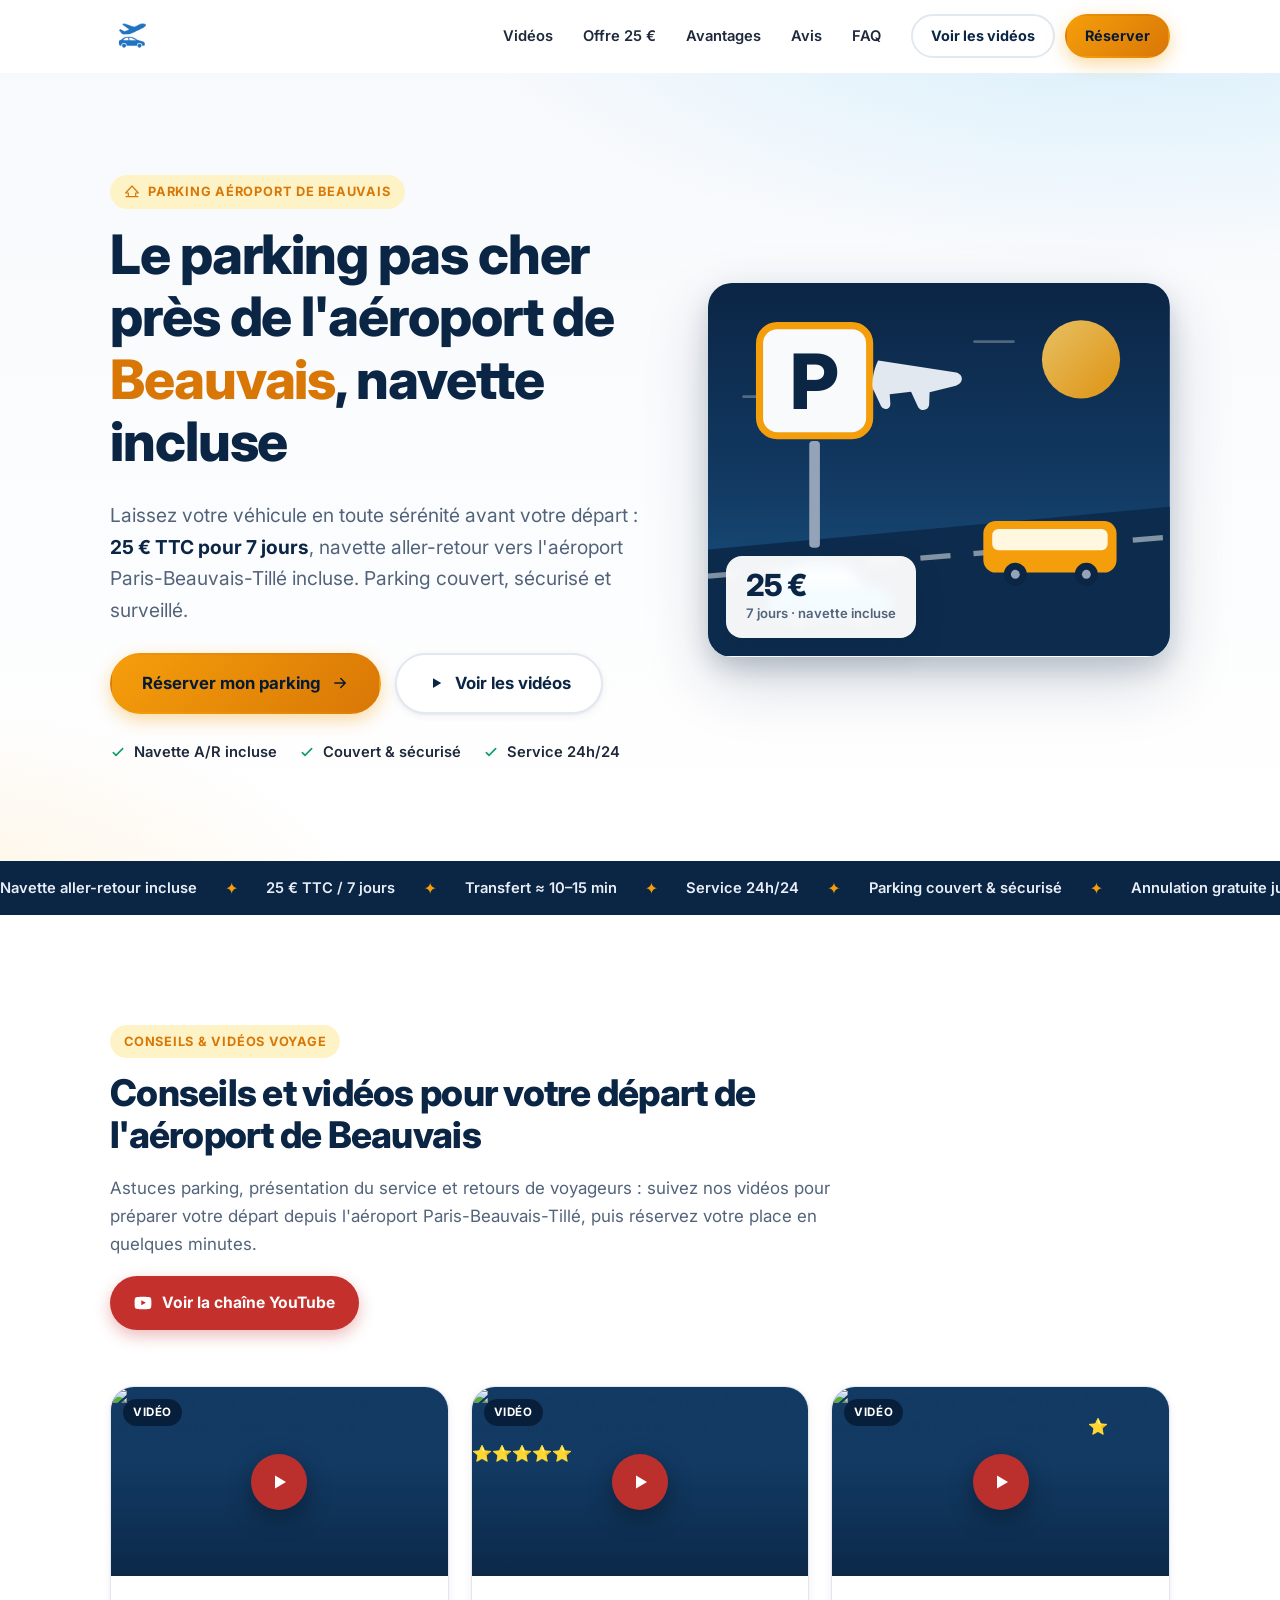
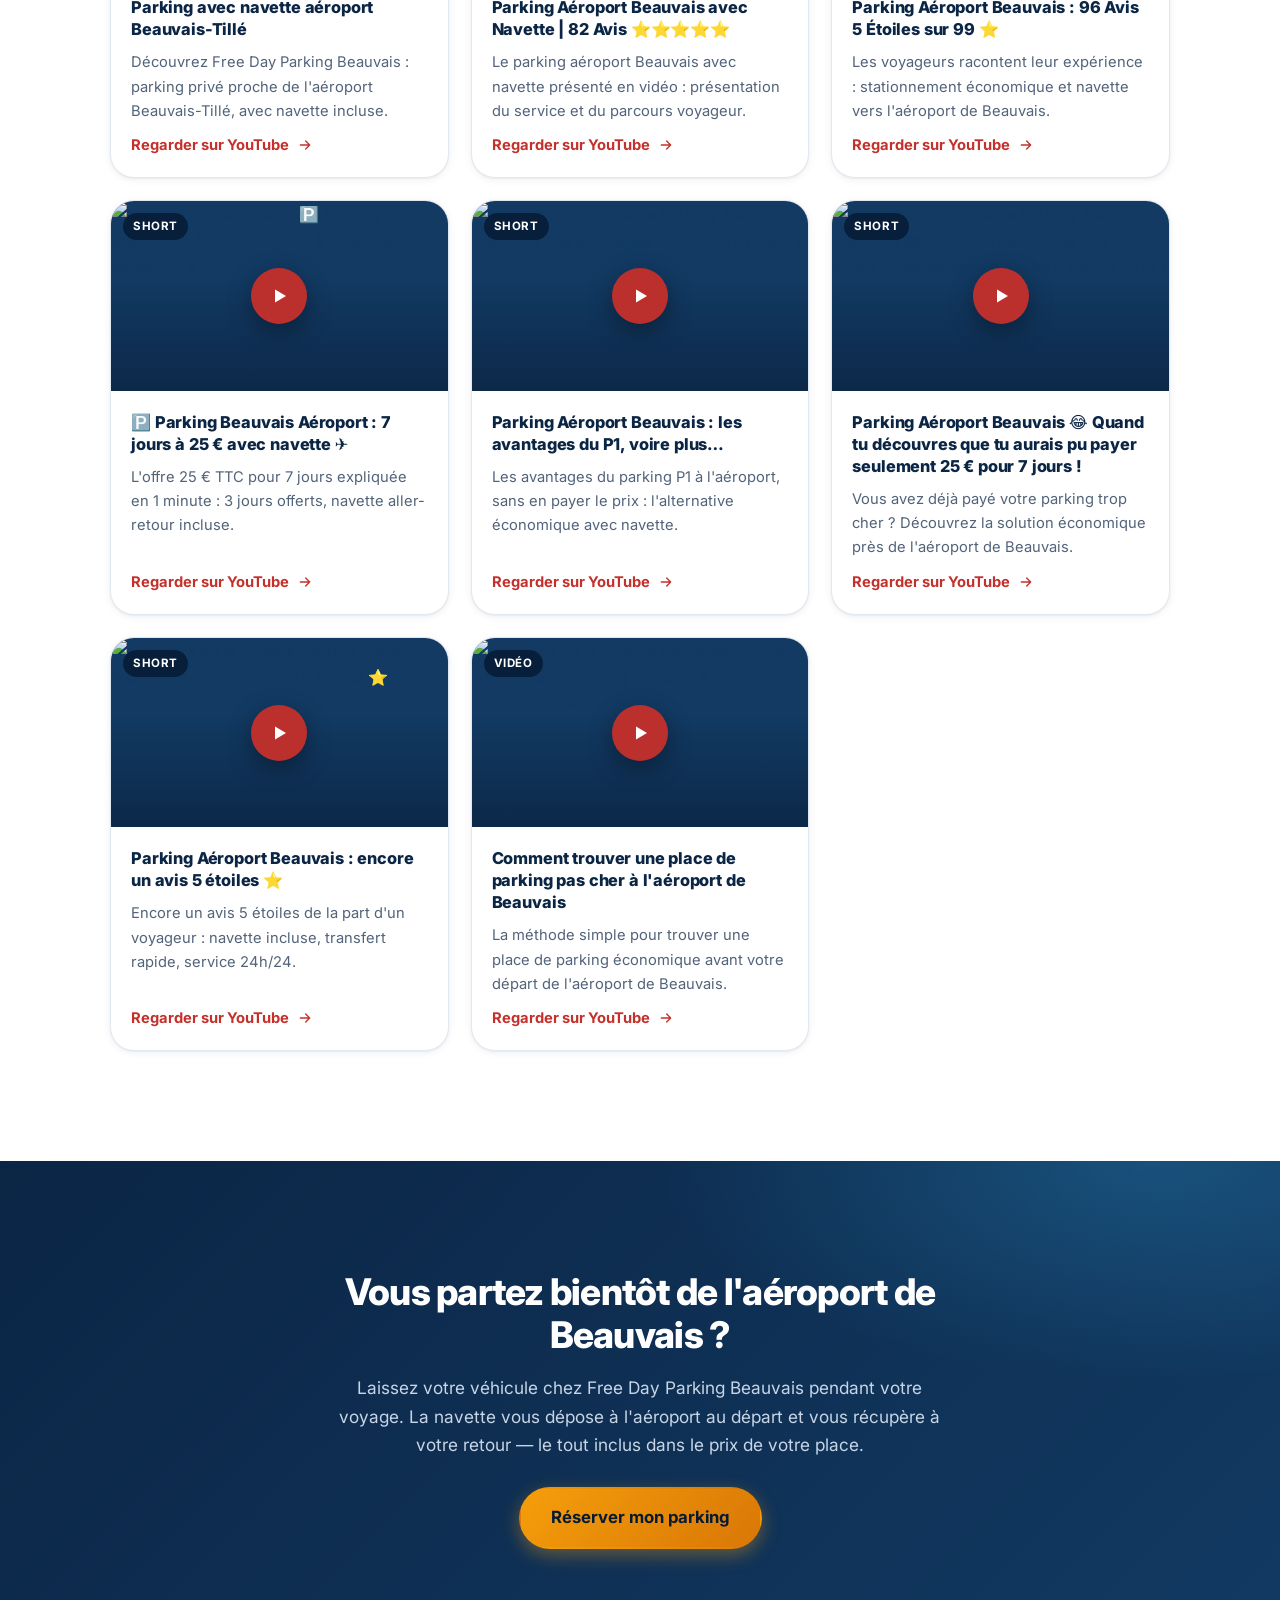
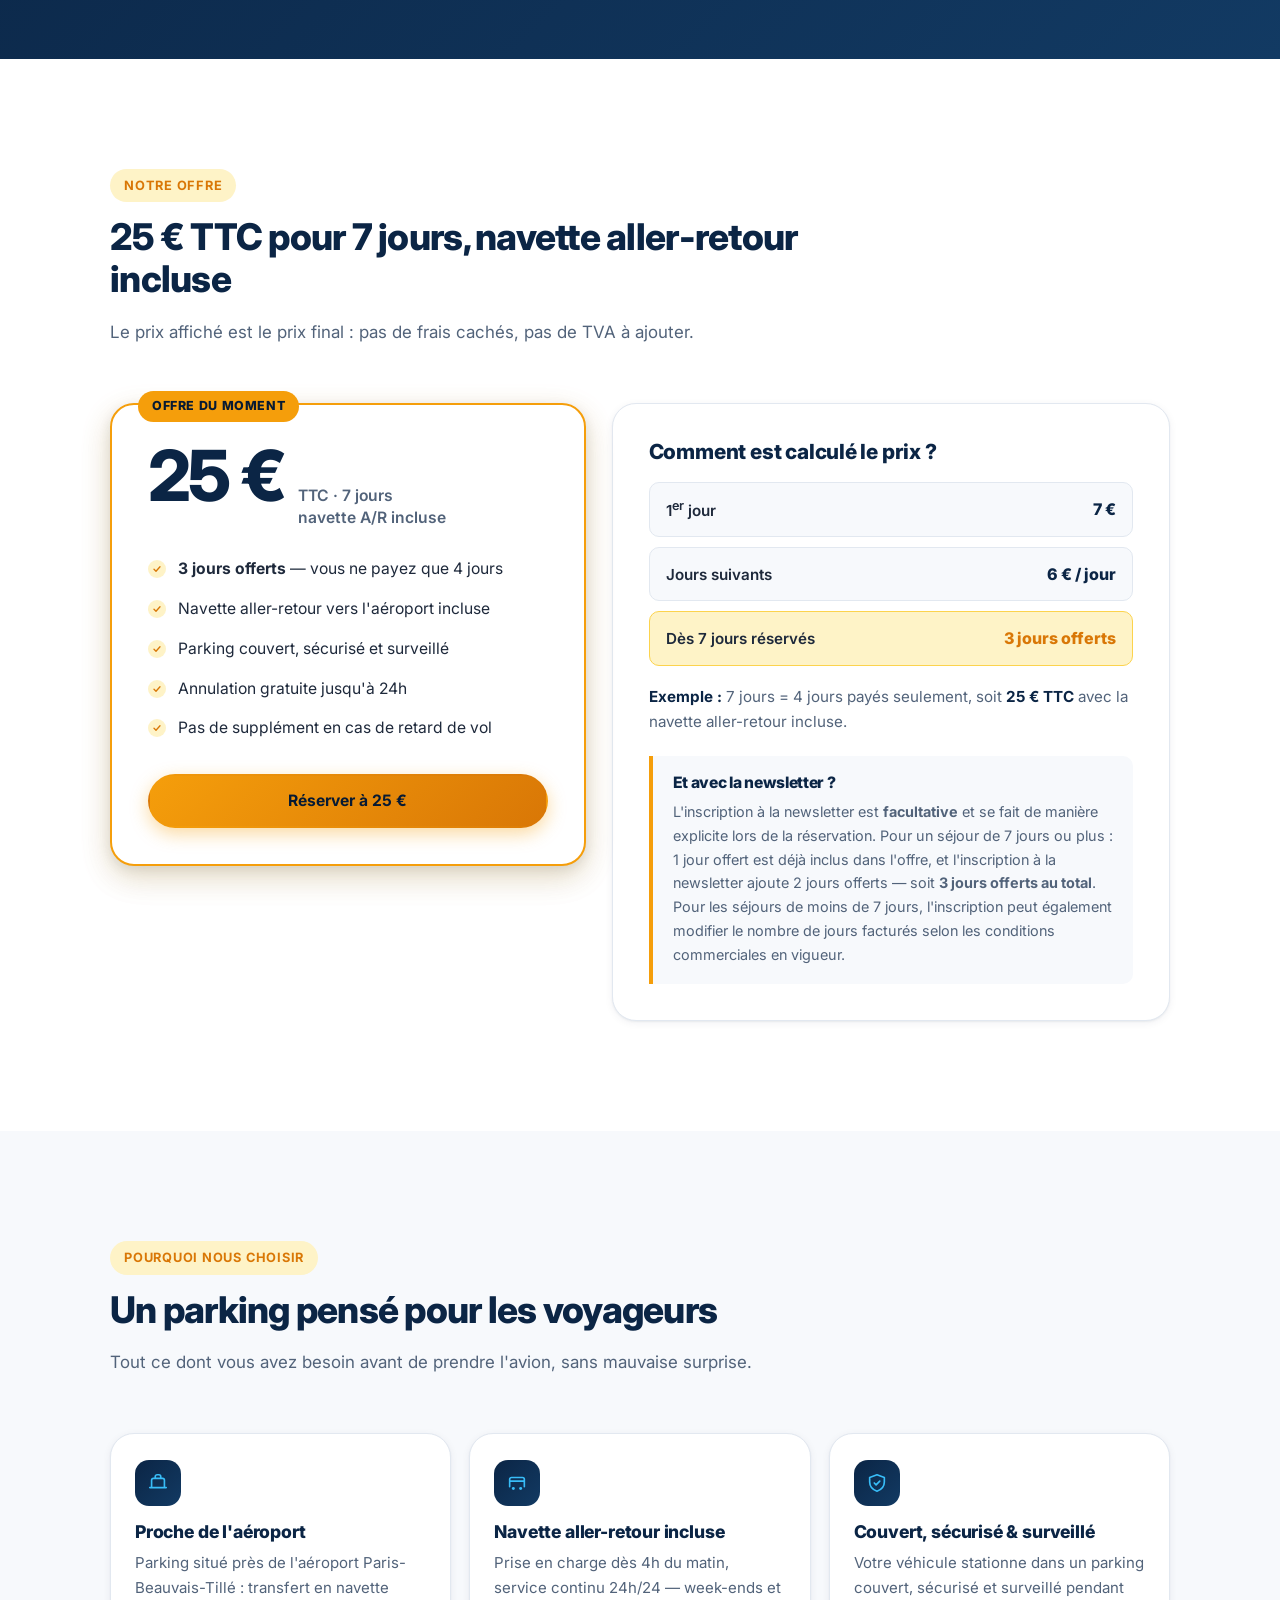
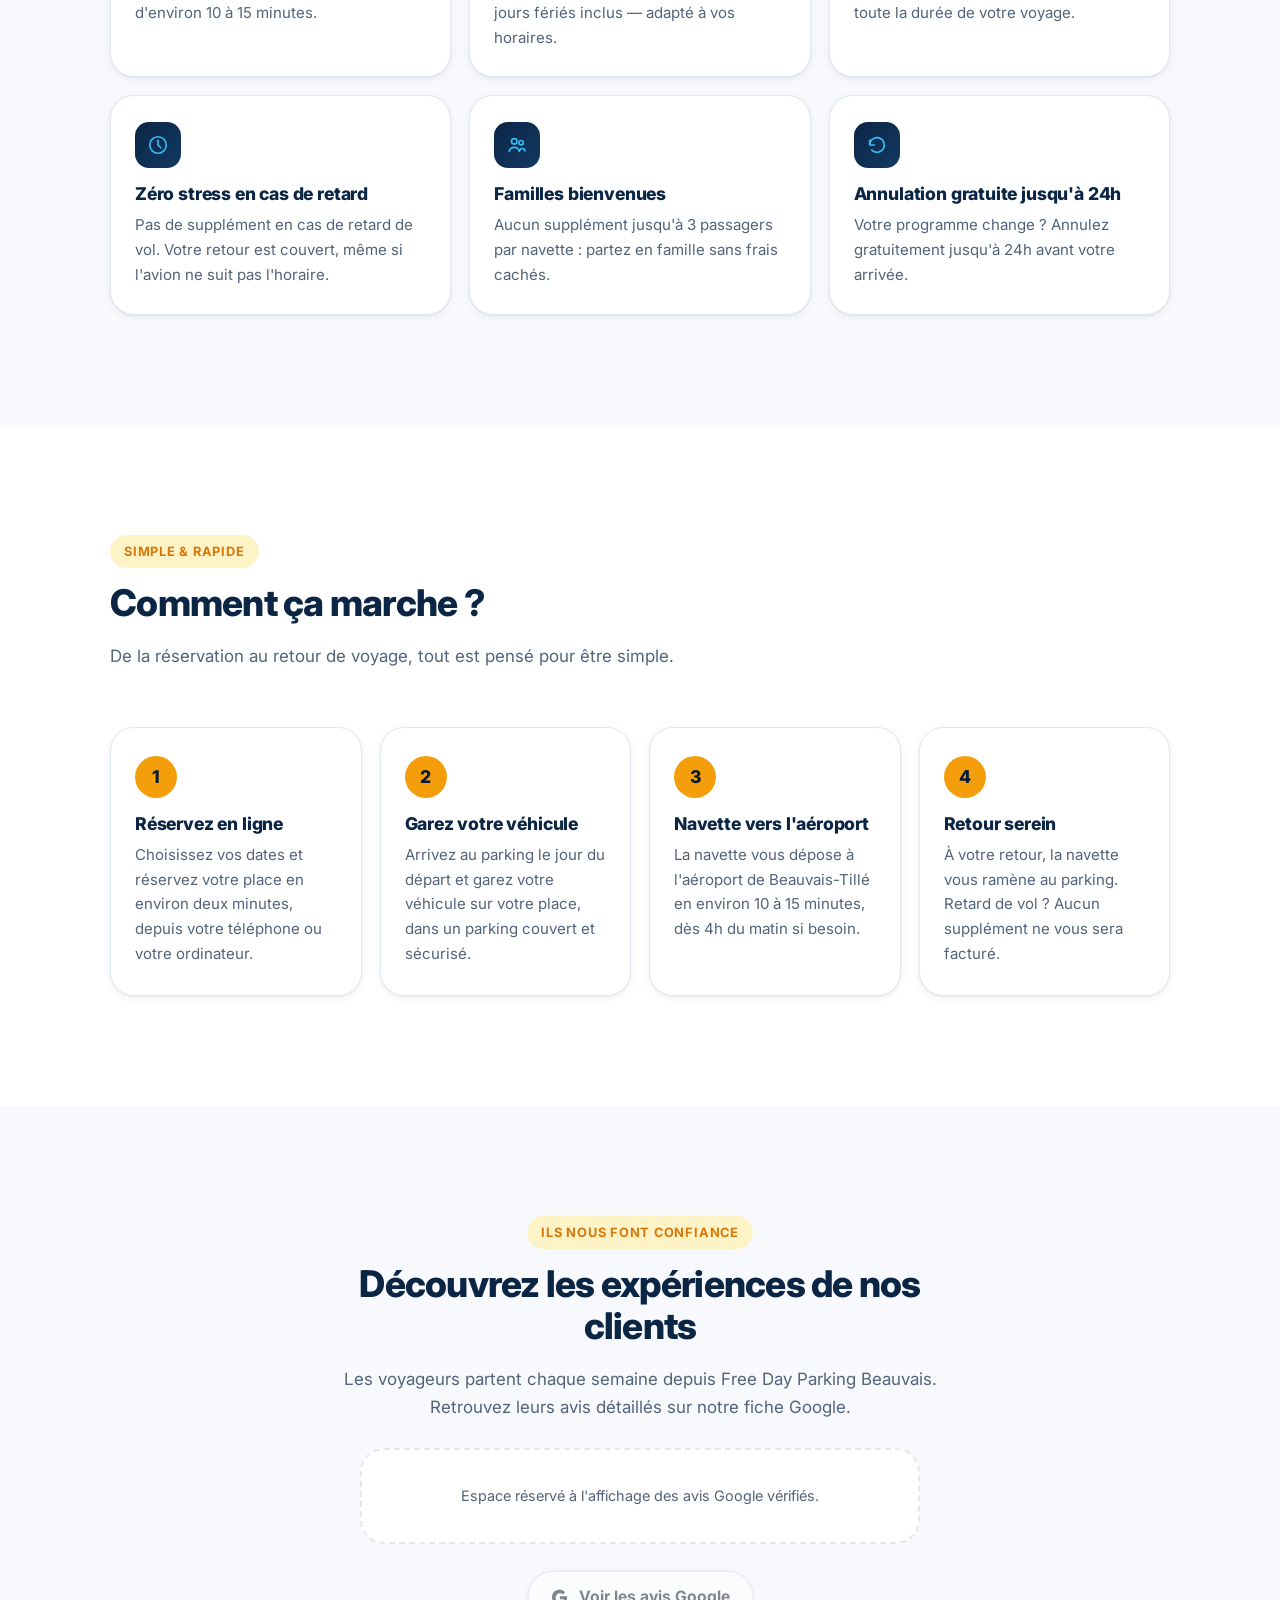
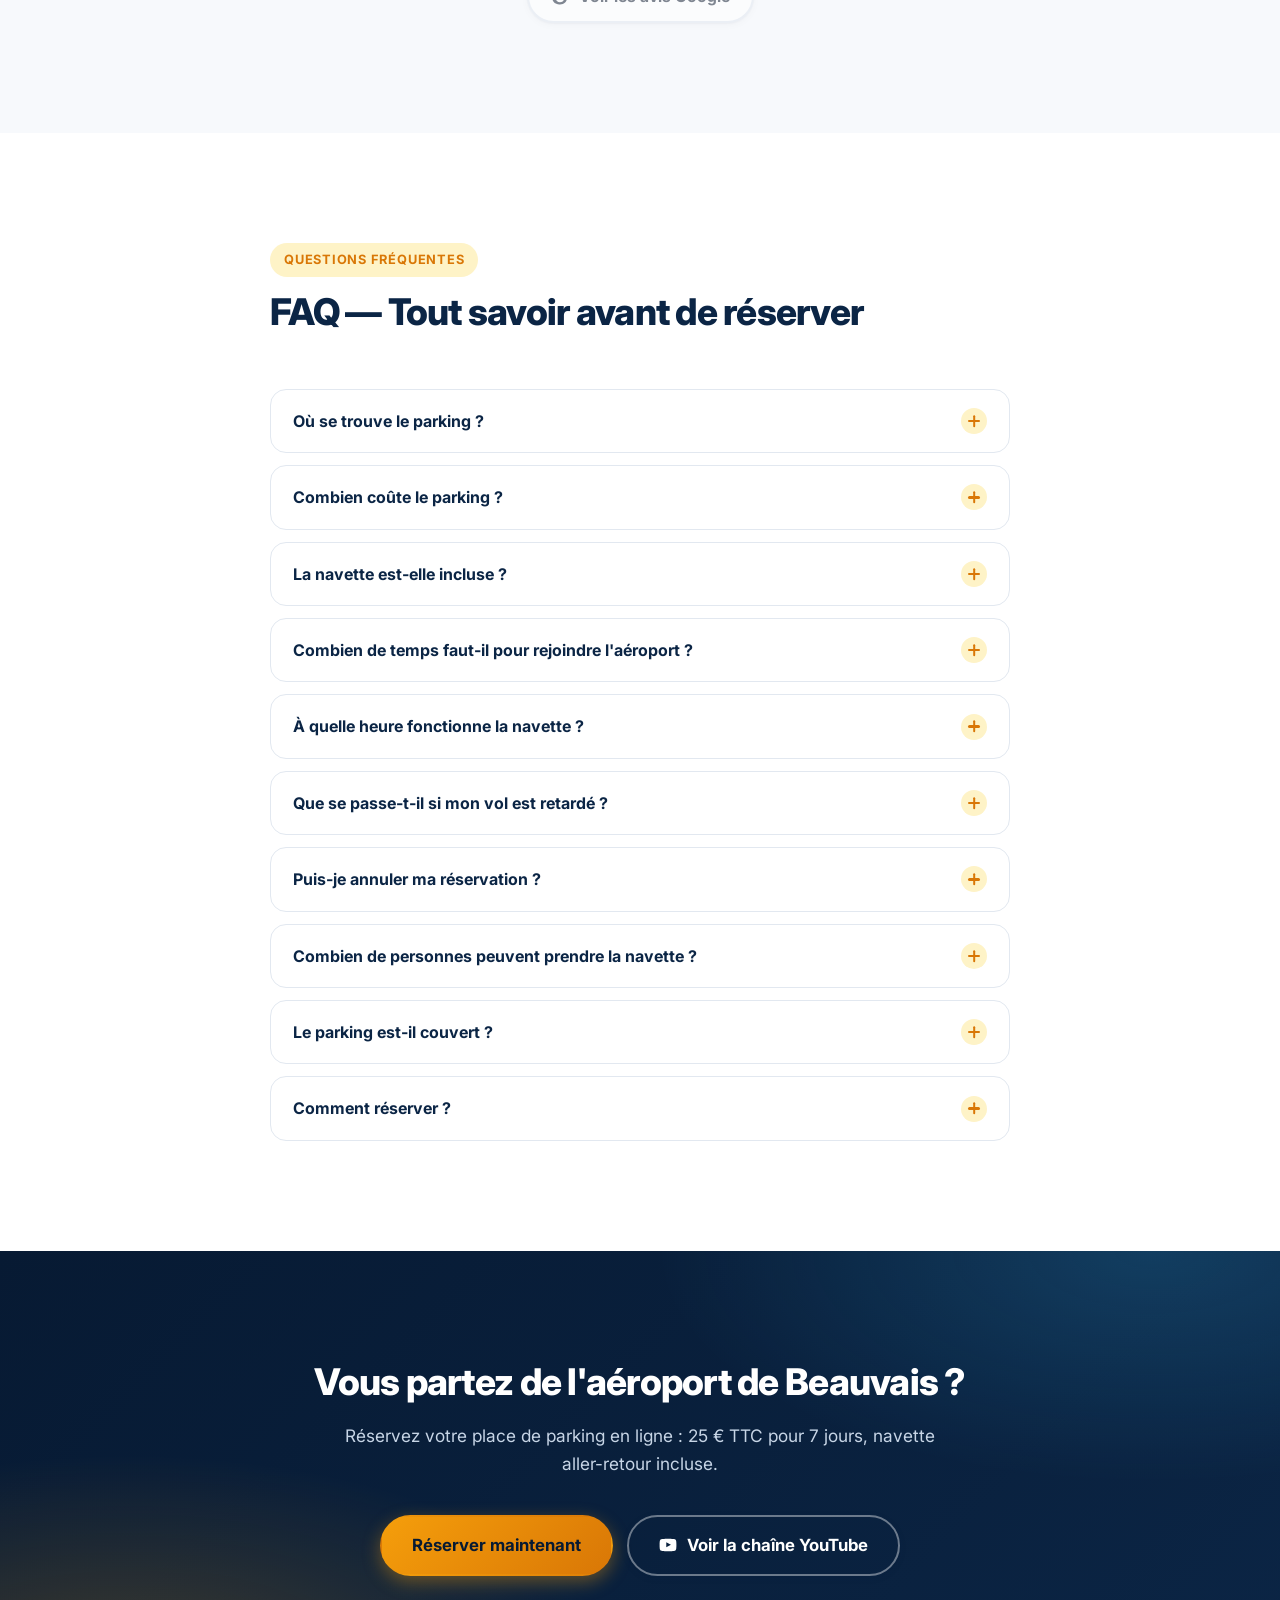
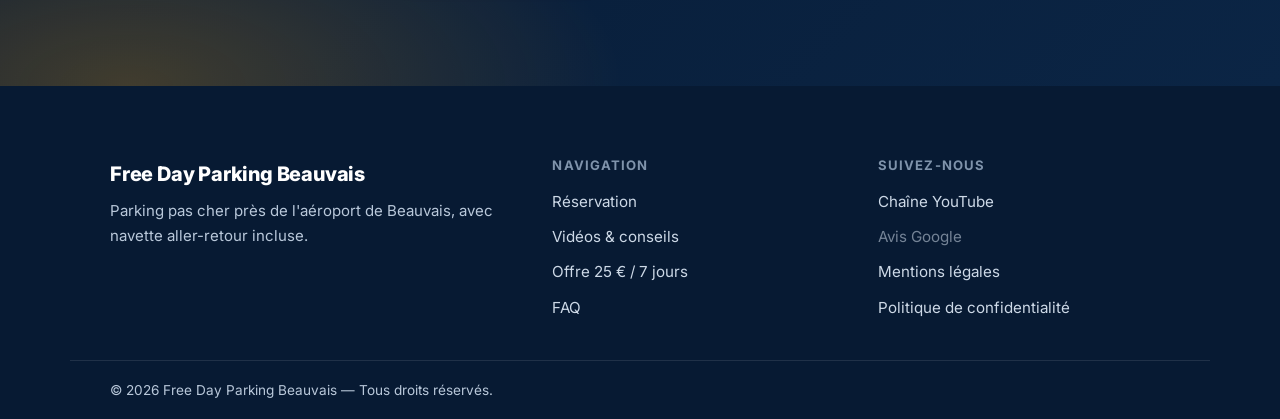
==== commit 55302074: "logo" ====
--- a/index.html
+++ b/index.html
@@ -102,7 +102,7 @@
       <a class="brand" href="#top" aria-label="Free Day Parking Beauvais — retour en haut de page">
         <!-- Emplacement du logo officiel : déposer le fichier dans assets/logo/
              (voir assets/logo/README.md). En cas d'absence, le nom s'affiche en texte. -->
-        <img src="assets/logo/logo.svg" alt="" class="brand-logo" width="44" height="44" data-logo>
+        <img src="assets/logo/logo.png" alt="" class="brand-logo" width="44" height="44" data-logo>
         <span class="brand-name" data-brand-fallback hidden>Free Day <span>Parking Beauvais</span></span>
       </a>
 
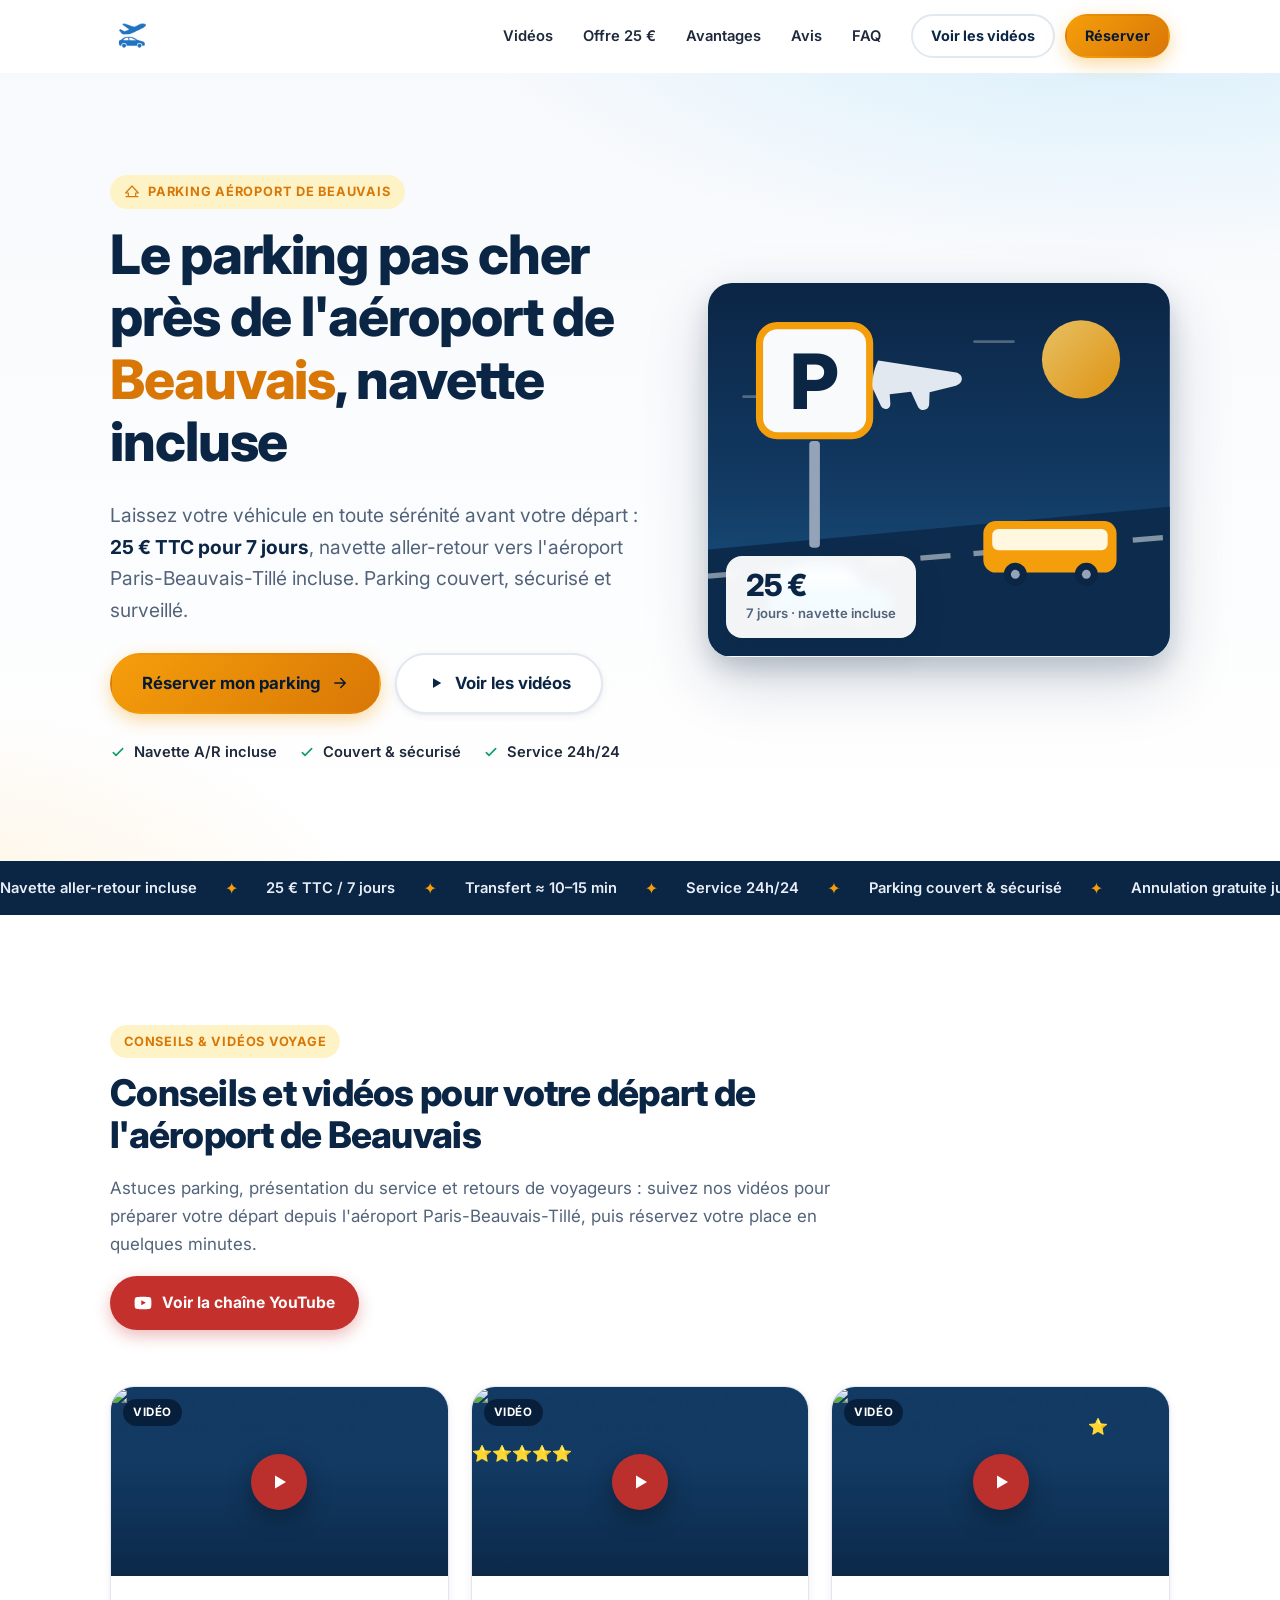
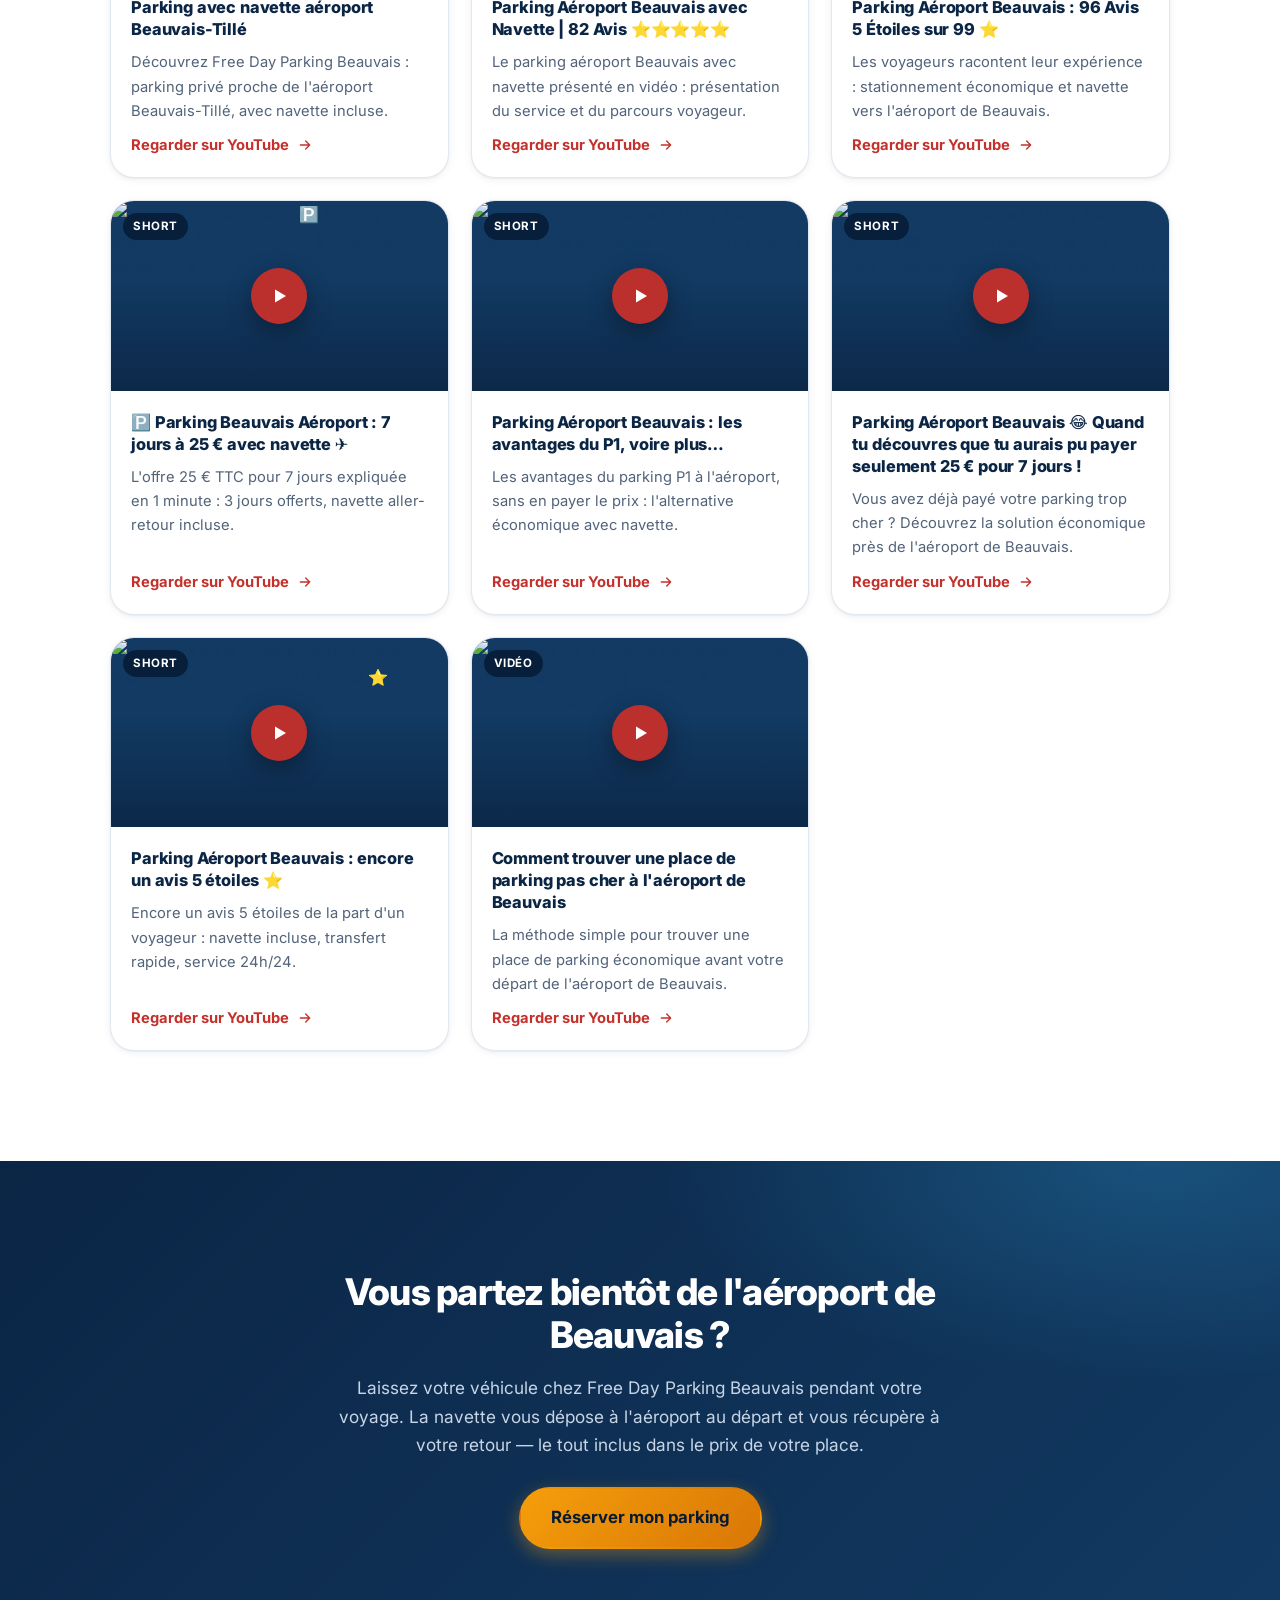
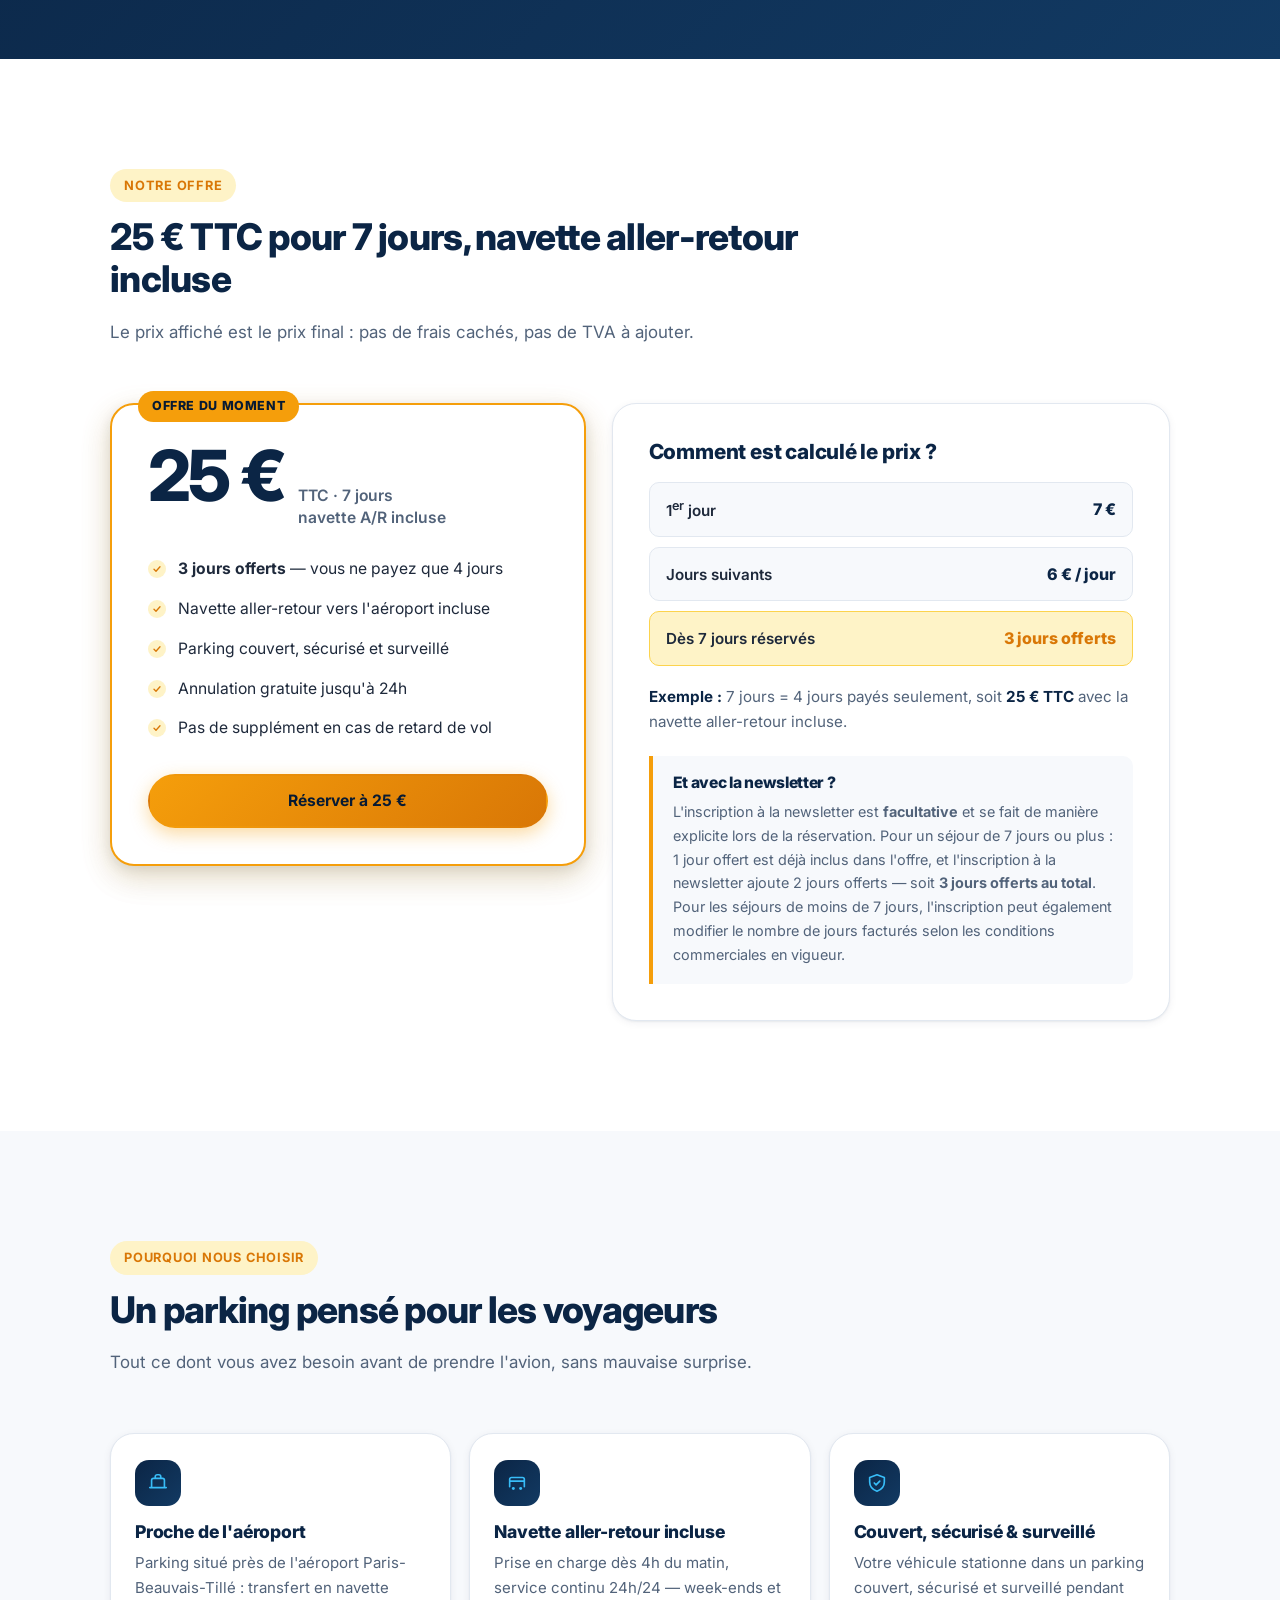
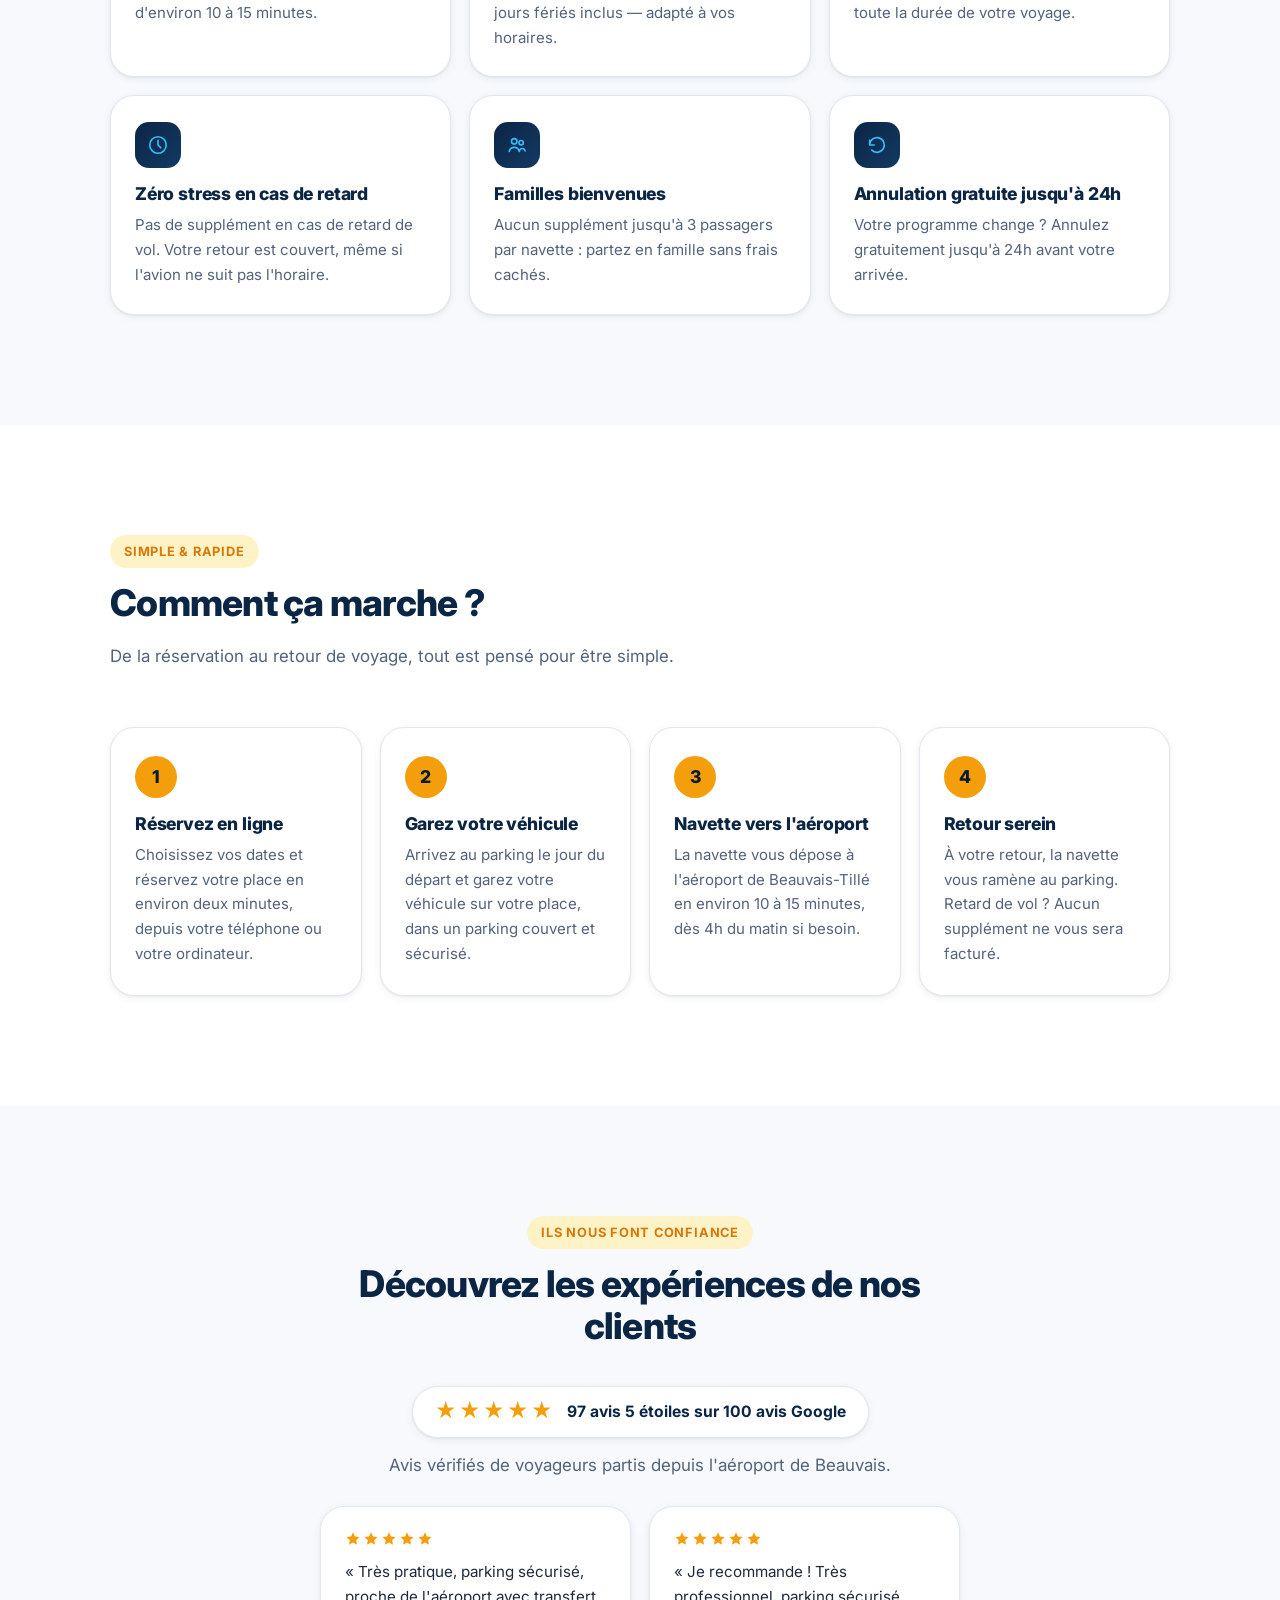
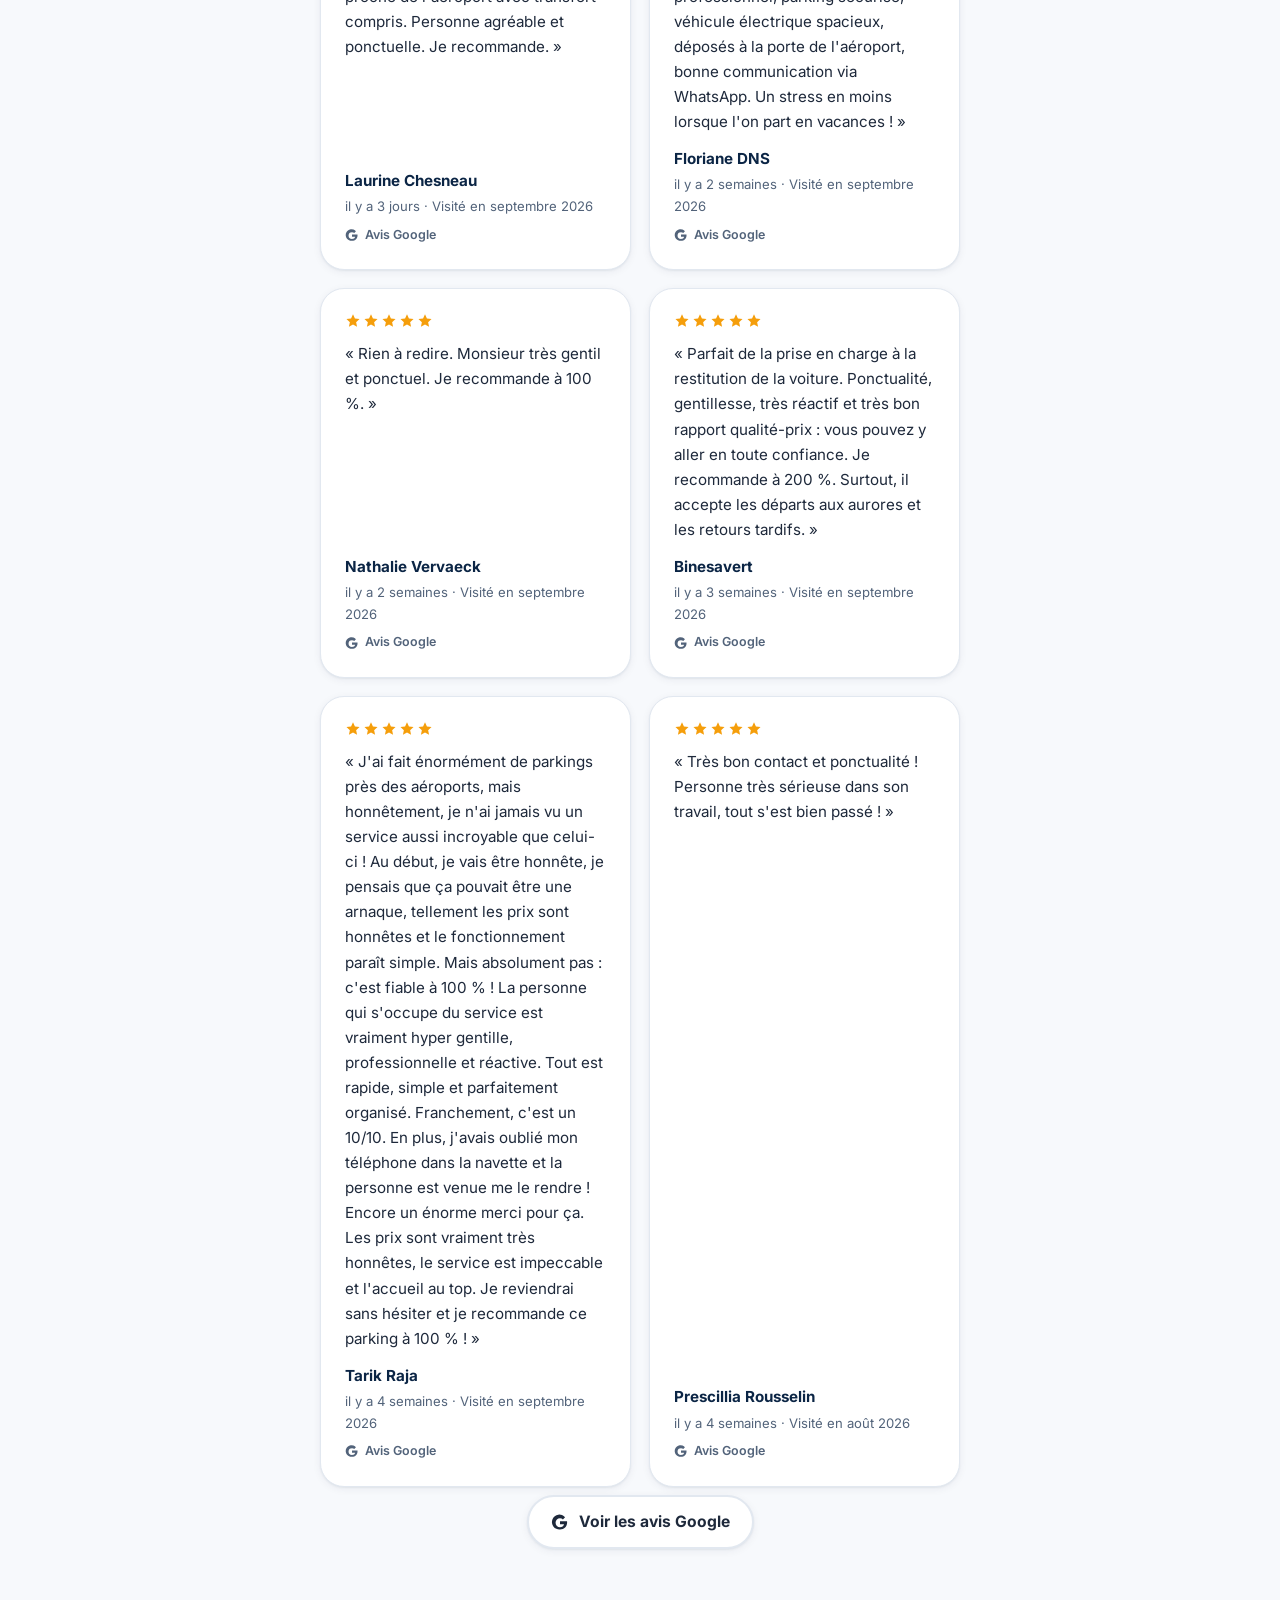
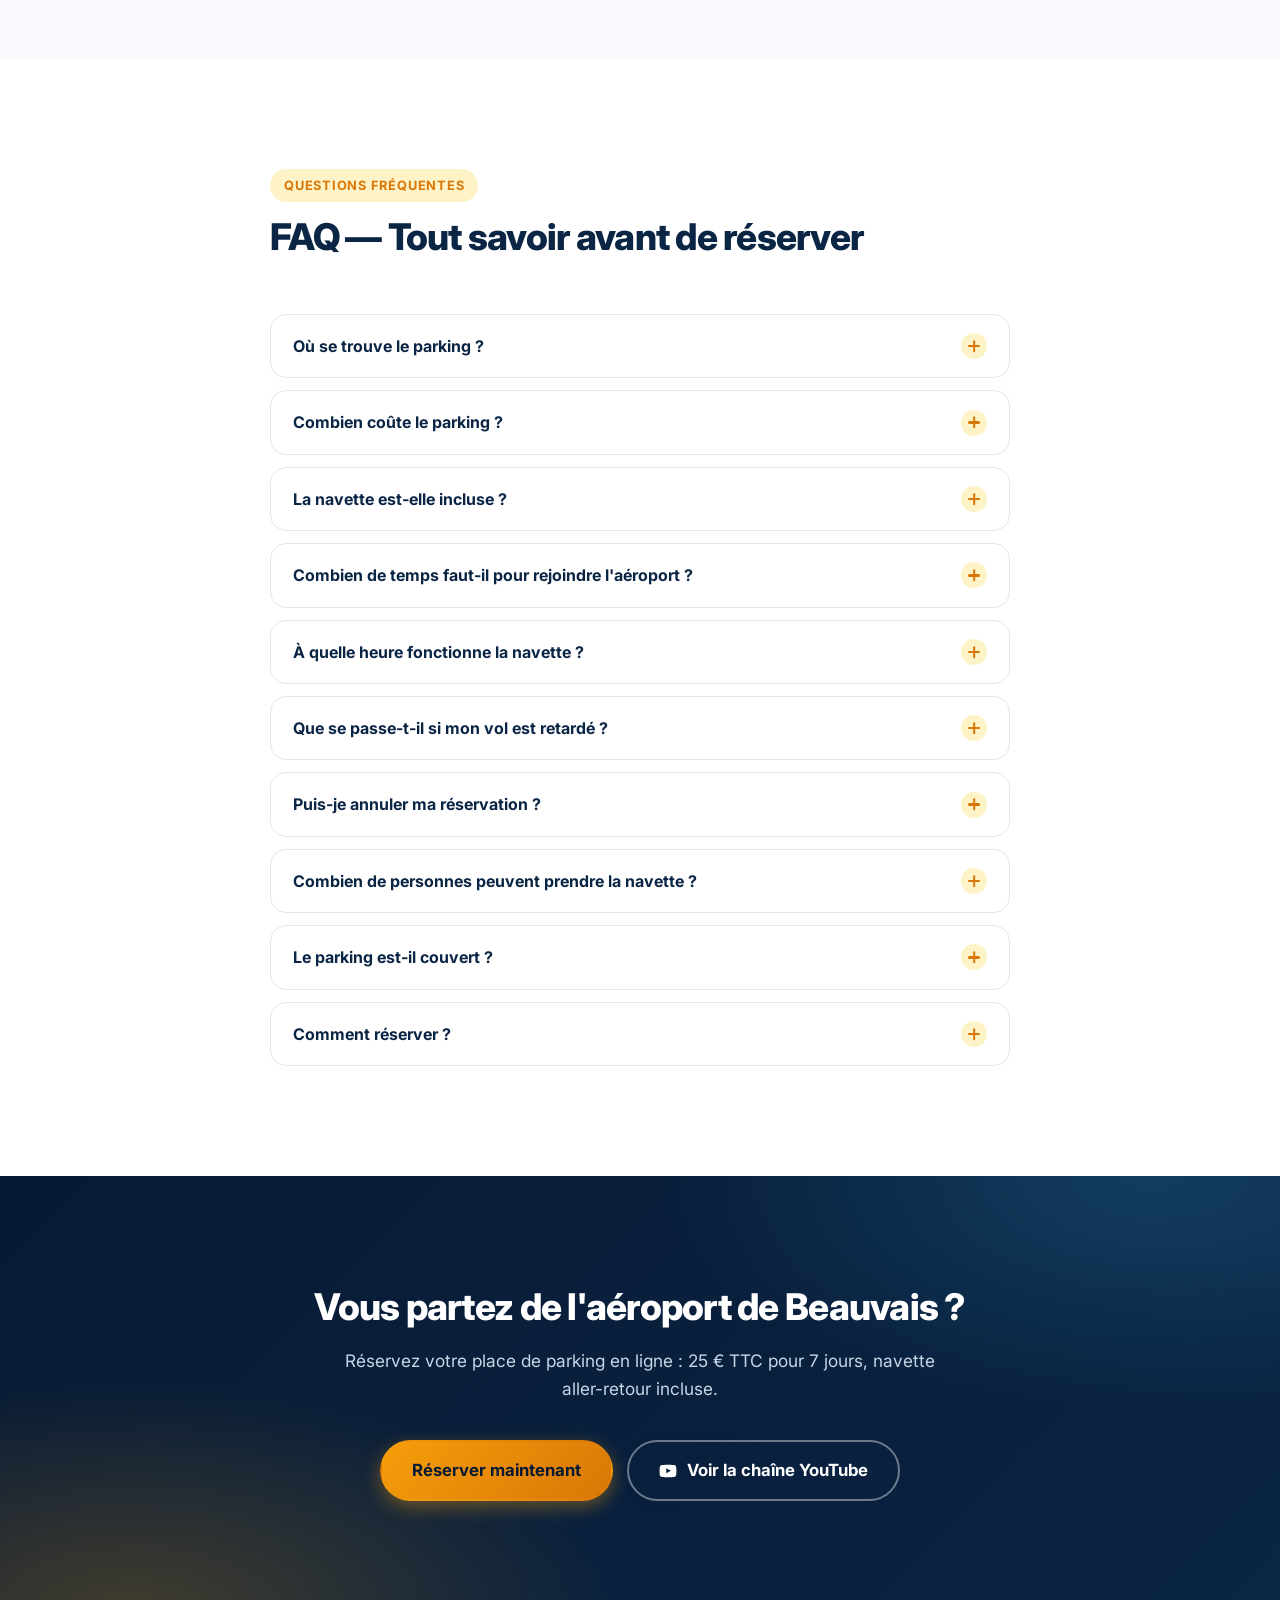
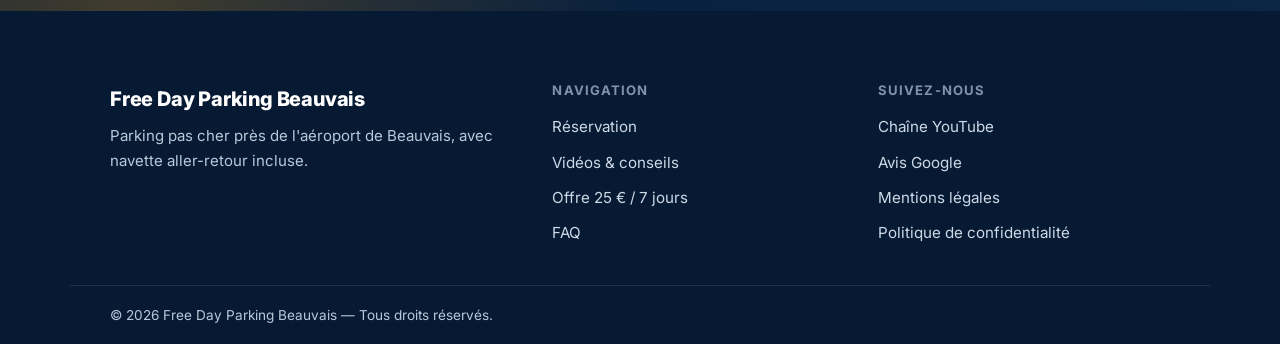
==== commit 15fb3909: "avis" ====
--- a/index.html
+++ b/index.html
@@ -54,6 +54,15 @@
     "description": "Parking pas cher près de l'aéroport de Beauvais-Tillé avec navette aller-retour incluse. 25 € TTC pour 7 jours.",
     "priceRange": "€",
     "areaServed": "Aéroport Paris-Beauvais-Tillé",
+    "address": {
+      "@type": "PostalAddress",
+      "streetAddress": "4 Rue Pierre Chardeaux",
+      "postalCode": "60000",
+      "addressLocality": "Beauvais",
+      "addressCountry": "FR"
+    },
+    "geo": { "@type": "GeoCoordinates", "latitude": 49.4215076, "longitude": 2.0752858 },
+    "hasMap": "https://www.google.com/maps/place/FreeDayParkingBeauvais",
     "hasOfferCatalog": {
       "@type": "OfferCatalog",
       "name": "Location de place de parking avec navette aéroport",
@@ -67,7 +76,8 @@
       }
     },
     "sameAs": [
-      "https://www.youtube.com/@FreeDayParkingBeauvais"
+      "https://www.youtube.com/@FreeDayParkingBeauvais",
+      "https://www.google.com/maps/place/FreeDayParkingBeauvais"
     ]
   }
   </script>
@@ -421,16 +431,17 @@
       <div class="container reviews-inner" data-reveal>
         <p class="eyebrow eyebrow-light">Ils nous font confiance</p>
         <h2 id="avis-title">Découvrez les expériences de nos clients</h2>
+        <div class="rating-badge" aria-label="97 avis 5 étoiles sur 100 avis Google">
+          <span class="rating-badge-stars" aria-hidden="true">★★★★★</span>
+          <span class="rating-badge-text">97 avis 5 étoiles sur 100 avis Google</span>
+        </div>
         <p class="section-lead">
-          Les voyageurs partent chaque semaine depuis Free Day Parking Beauvais.
-          Retrouvez leurs avis détaillés sur notre fiche Google.
+          Avis vérifiés de voyageurs partis depuis l'aéroport de Beauvais.
         </p>
-        <!-- Les avis réels seront intégrés ici ultérieurement (structure prête).
-             Ne pas afficher de note ou de nombre d'avis tant qu'ils ne sont pas
-             intégrés officiellement. -->
-        <div class="reviews-placeholder" data-reviews-slot>
-          <p class="reviews-placeholder-note">Espace réservé à l'affichage des avis Google vérifiés.</p>
-        </div>
+        <!-- Les avis sont générés depuis data/reviews.js (avis Google réels,
+             fournis par le propriétaire le 26/09/2026). Pour en ajouter :
+             modifier uniquement ce fichier. -->
+        <div class="reviews-grid reviews-placeholder" data-reviews-slot></div>
         <a class="btn btn-google" href="#" data-google-reviews-link target="_blank" rel="noopener">
           <svg aria-hidden="true" width="18" height="18" viewBox="0 0 24 24" fill="currentColor"><path d="M21.35 11.1H12v3.9h5.35c-.5 2.4-2.6 3.9-5.35 3.9a5.9 5.9 0 1 1 0-11.8c1.5 0 2.85.55 3.9 1.45l2.85-2.85A9.9 9.9 0 1 0 12 21.9c5.7 0 9.5-4 9.5-9.65 0-.4-.05-.8-.15-1.15Z"/></svg>
           Voir les avis Google
@@ -534,6 +545,7 @@
   </footer>
 
   <script src="data/videos.js"></script>
+  <script src="data/reviews.js"></script>
   <script src="js/config.js"></script>
   <script src="js/main.js" defer></script>
 </body>
--- a/css/style.css
+++ b/css/style.css
@@ -689,6 +689,70 @@
   color: var(--color-text-soft);
 }
 
+
+/* ---------- 13b. Avis Google ---------- */
+.rating-badge {
+  display: inline-flex;
+  flex-wrap: wrap;
+  align-items: center;
+  justify-content: center;
+  gap: 12px;
+  margin: 20px 0 14px;
+  padding: 12px 22px;
+  border-radius: 999px;
+  background: var(--color-white);
+  border: 1px solid var(--color-line);
+  box-shadow: var(--shadow-sm);
+}
+.rating-badge-stars {
+  color: var(--color-accent);
+  font-size: 1.3rem;
+  letter-spacing: 3px;
+  line-height: 1;
+}
+.rating-badge-text {
+  font-weight: 700;
+  color: var(--color-ink);
+  font-size: .98rem;
+  text-align: left;
+}
+.reviews-grid {
+  display: grid;
+  gap: 18px;
+  grid-template-columns: repeat(auto-fill, minmax(min(100%, 300px), 1fr));
+  margin: 26px 0 8px;
+  text-align: left;
+}
+.reviews-grid.reviews-placeholder { border: none; padding: 0; }
+.review-card {
+  display: flex;
+  flex-direction: column;
+  gap: 12px;
+  margin: 0;
+  padding: 24px;
+  background: var(--color-white);
+  border: 1px solid var(--color-line);
+  border-radius: var(--radius-lg);
+  box-shadow: var(--shadow-sm);
+  transition: transform .22s var(--ease), box-shadow .22s var(--ease);
+}
+.review-card:hover { transform: translateY(-3px); box-shadow: var(--shadow-md); }
+.review-stars { display: flex; gap: 2px; color: var(--color-accent); }
+.review-text { margin: 0; flex: 1; }
+.review-text p { margin: 0; font-size: .95rem; color: var(--color-text); }
+.review-meta { display: flex; flex-direction: column; gap: 3px; }
+.review-author { font-weight: 700; color: var(--color-ink); font-size: .95rem; }
+.review-date { font-size: .82rem; color: var(--color-text-soft); }
+.review-source {
+  display: inline-flex;
+  align-items: center;
+  gap: 6px;
+  margin-top: 4px;
+  font-size: .78rem;
+  font-weight: 600;
+  color: var(--color-text-soft);
+}
+
 /* ---------- 14. FAQ ---------- */
 .faq-list { display: flex; flex-direction: column; gap: 12px; }
 .faq-item {
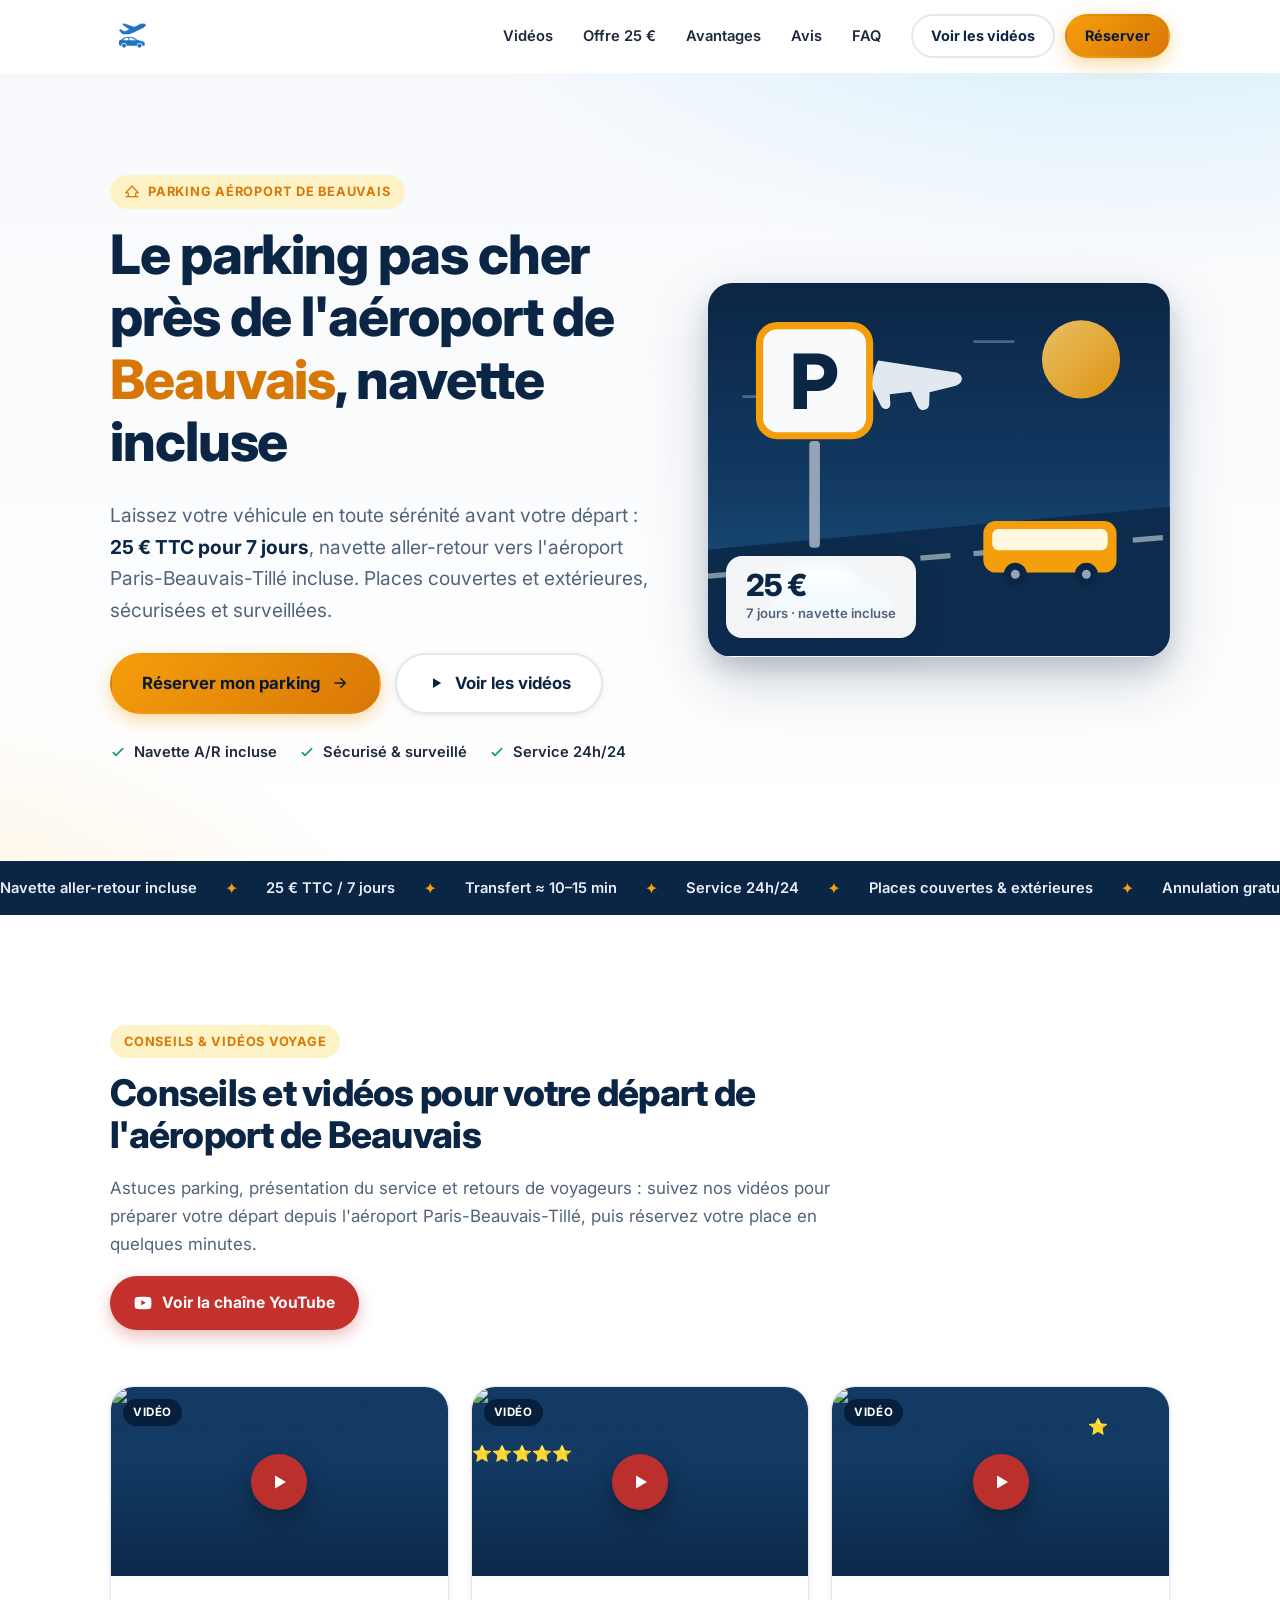
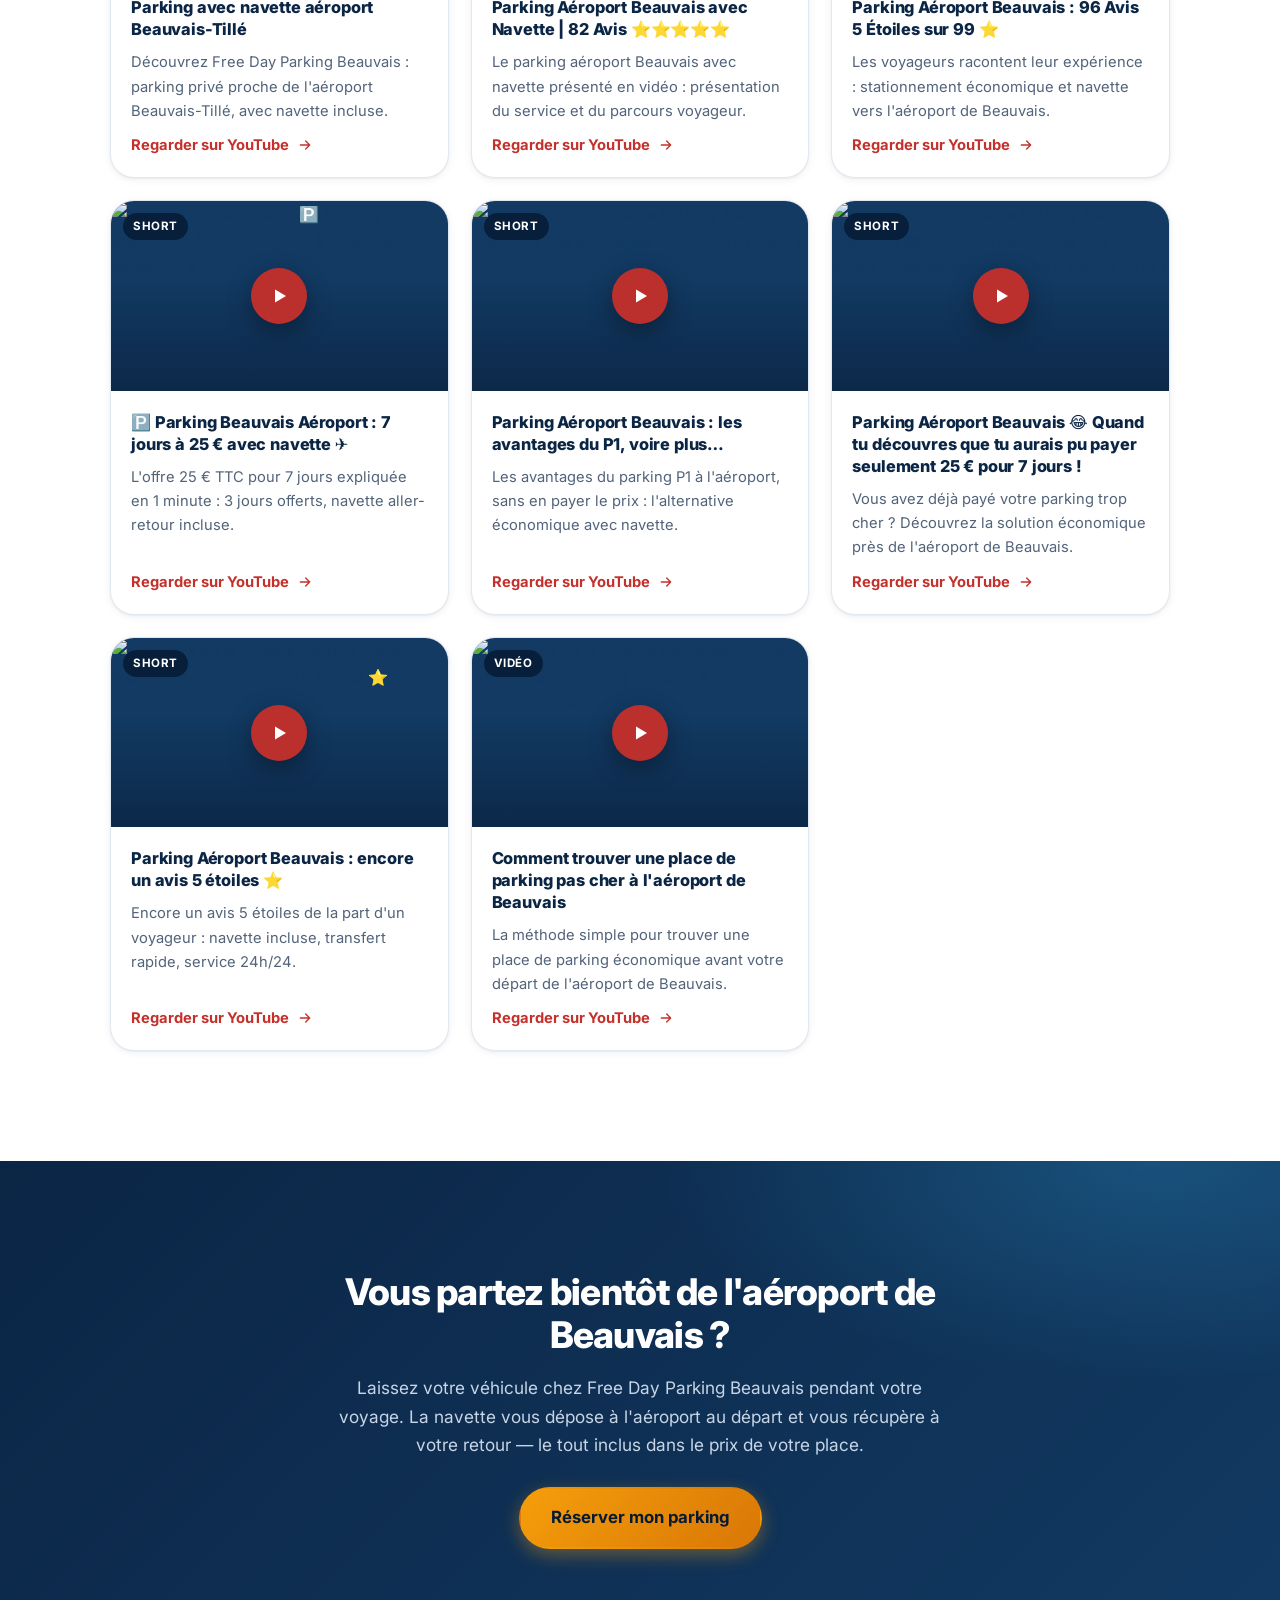
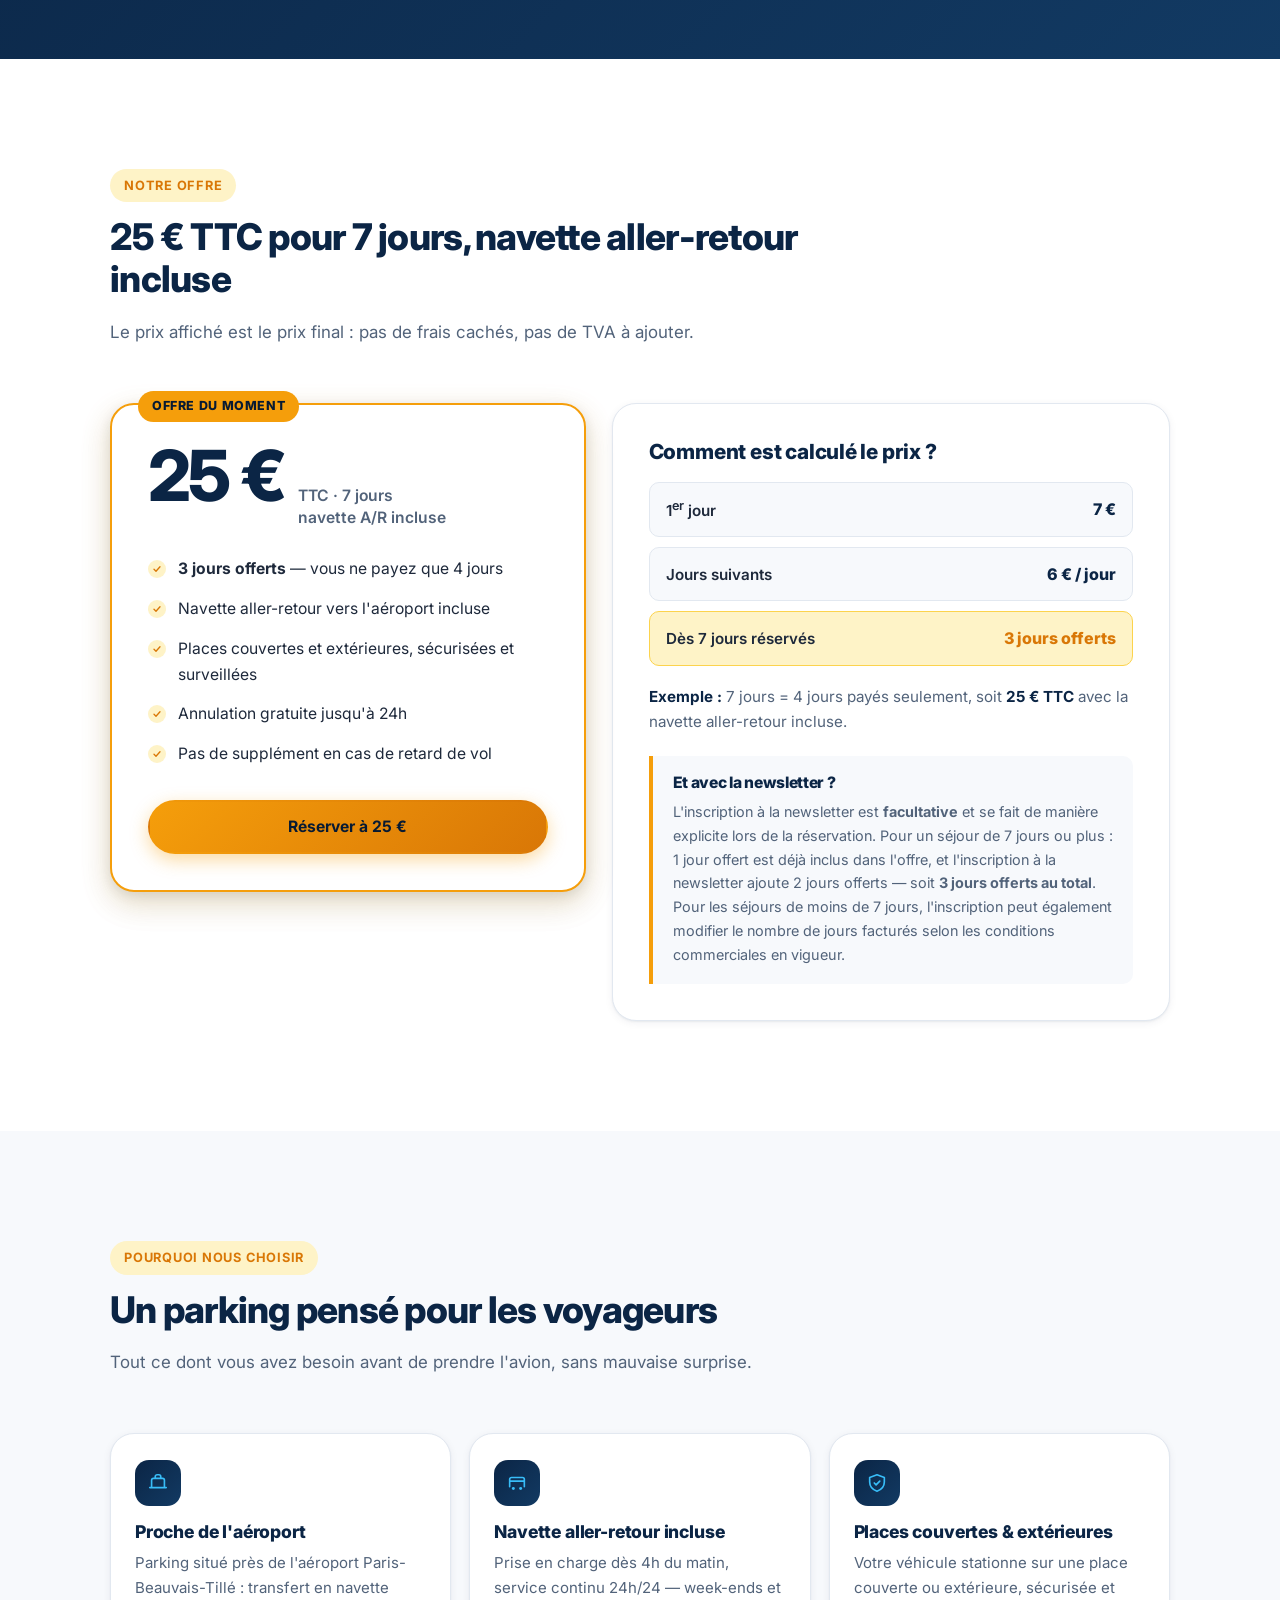
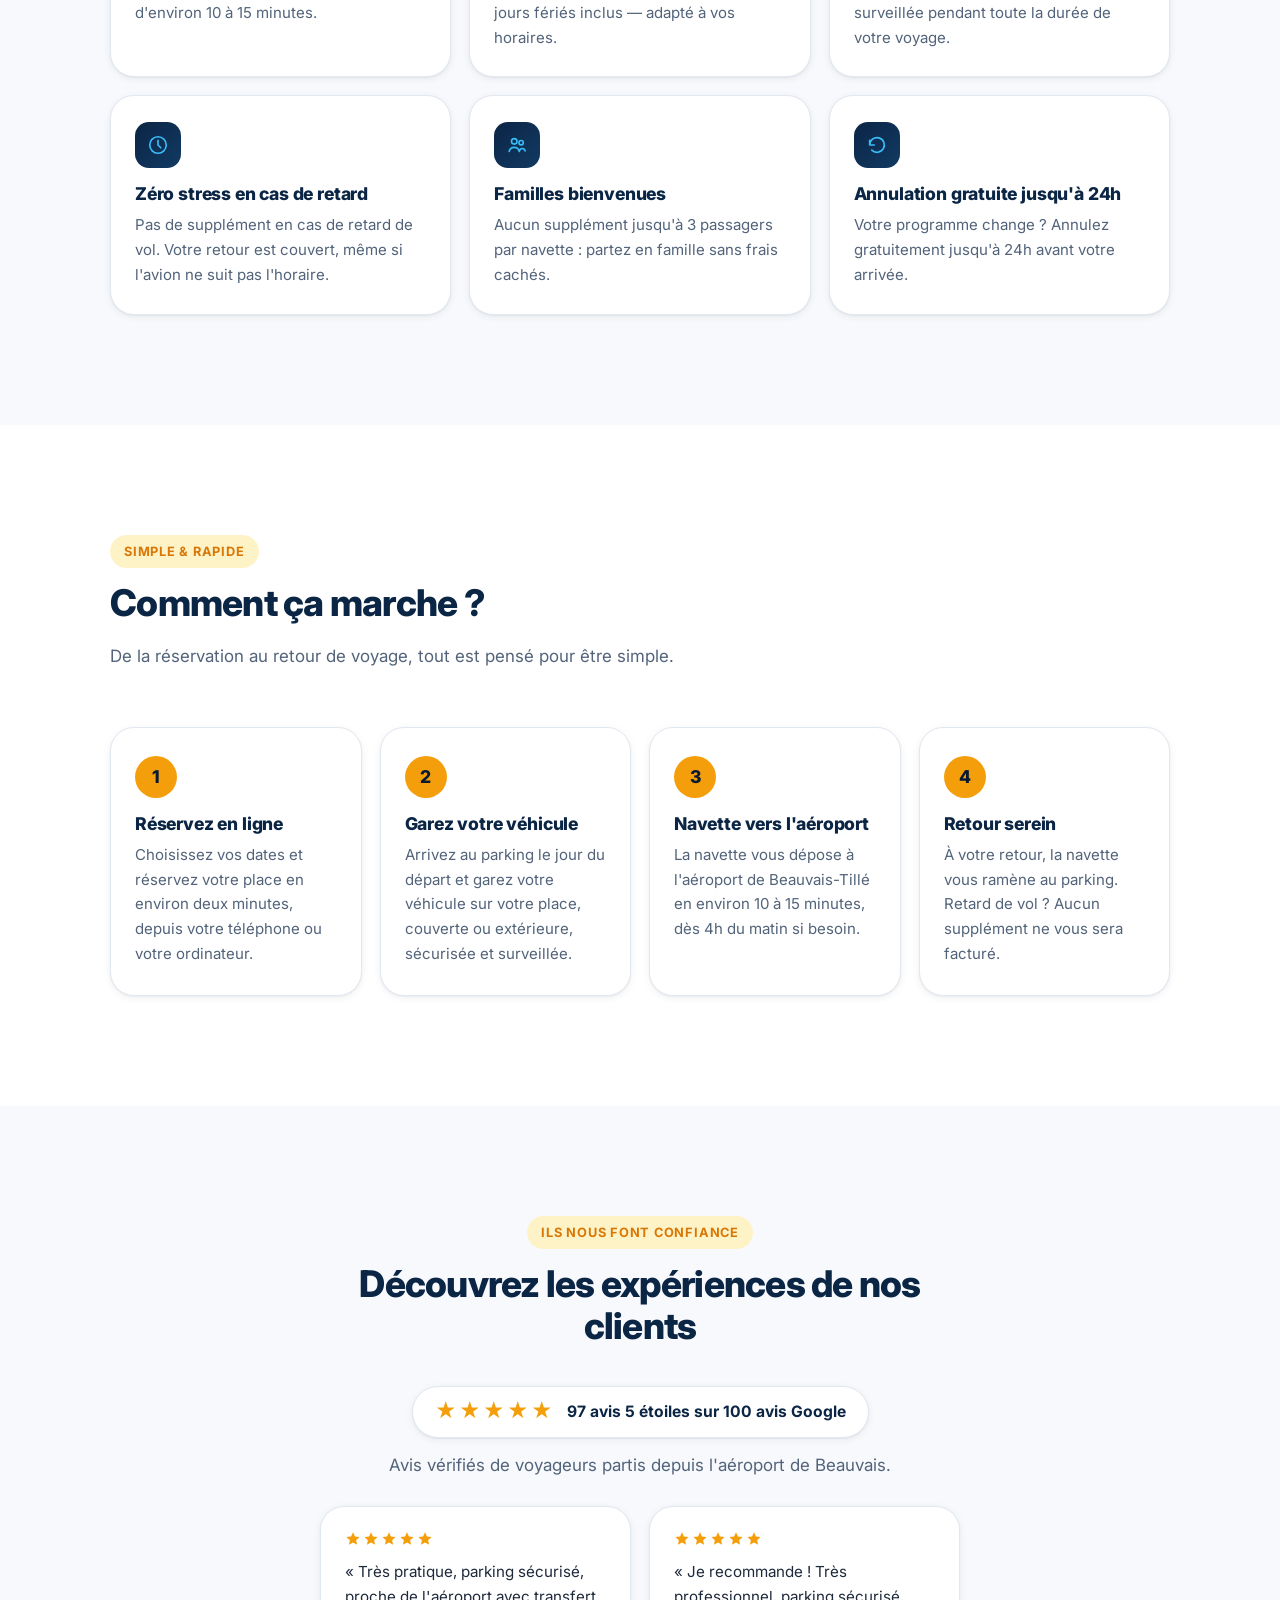
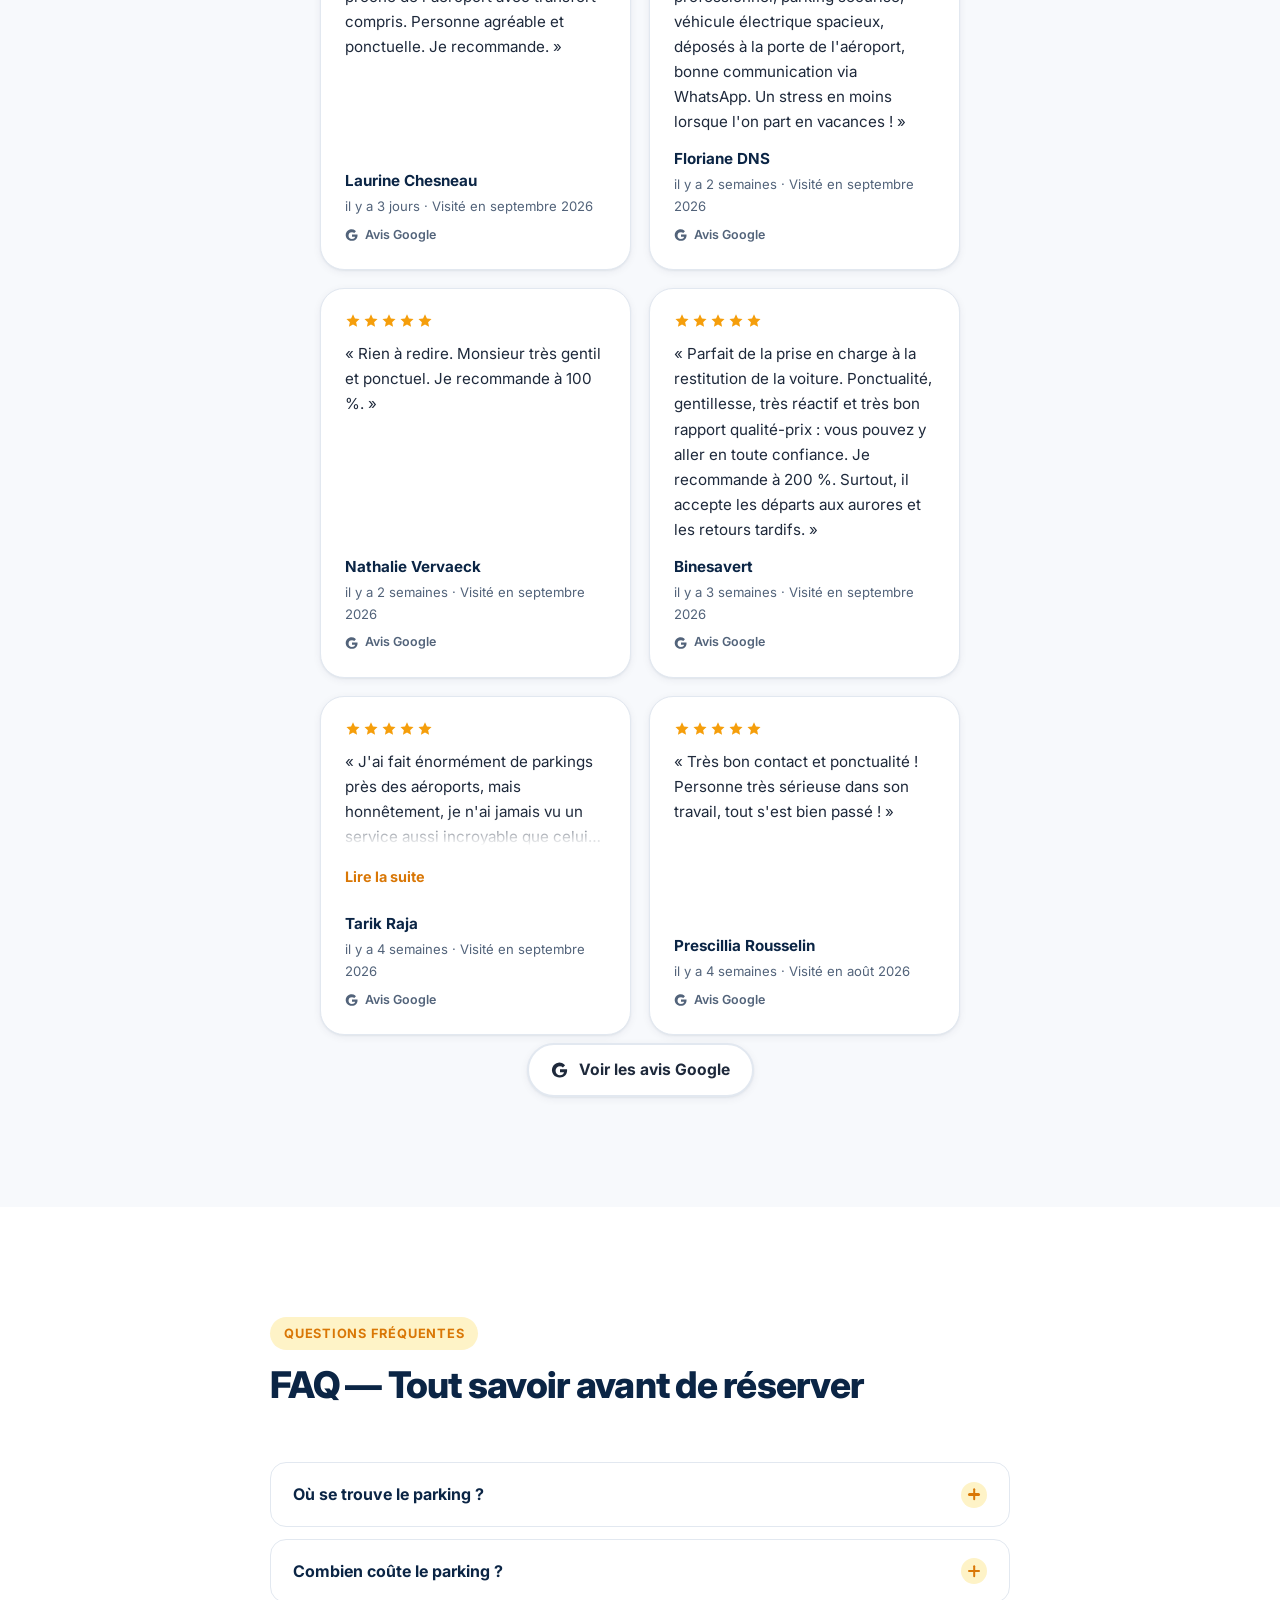
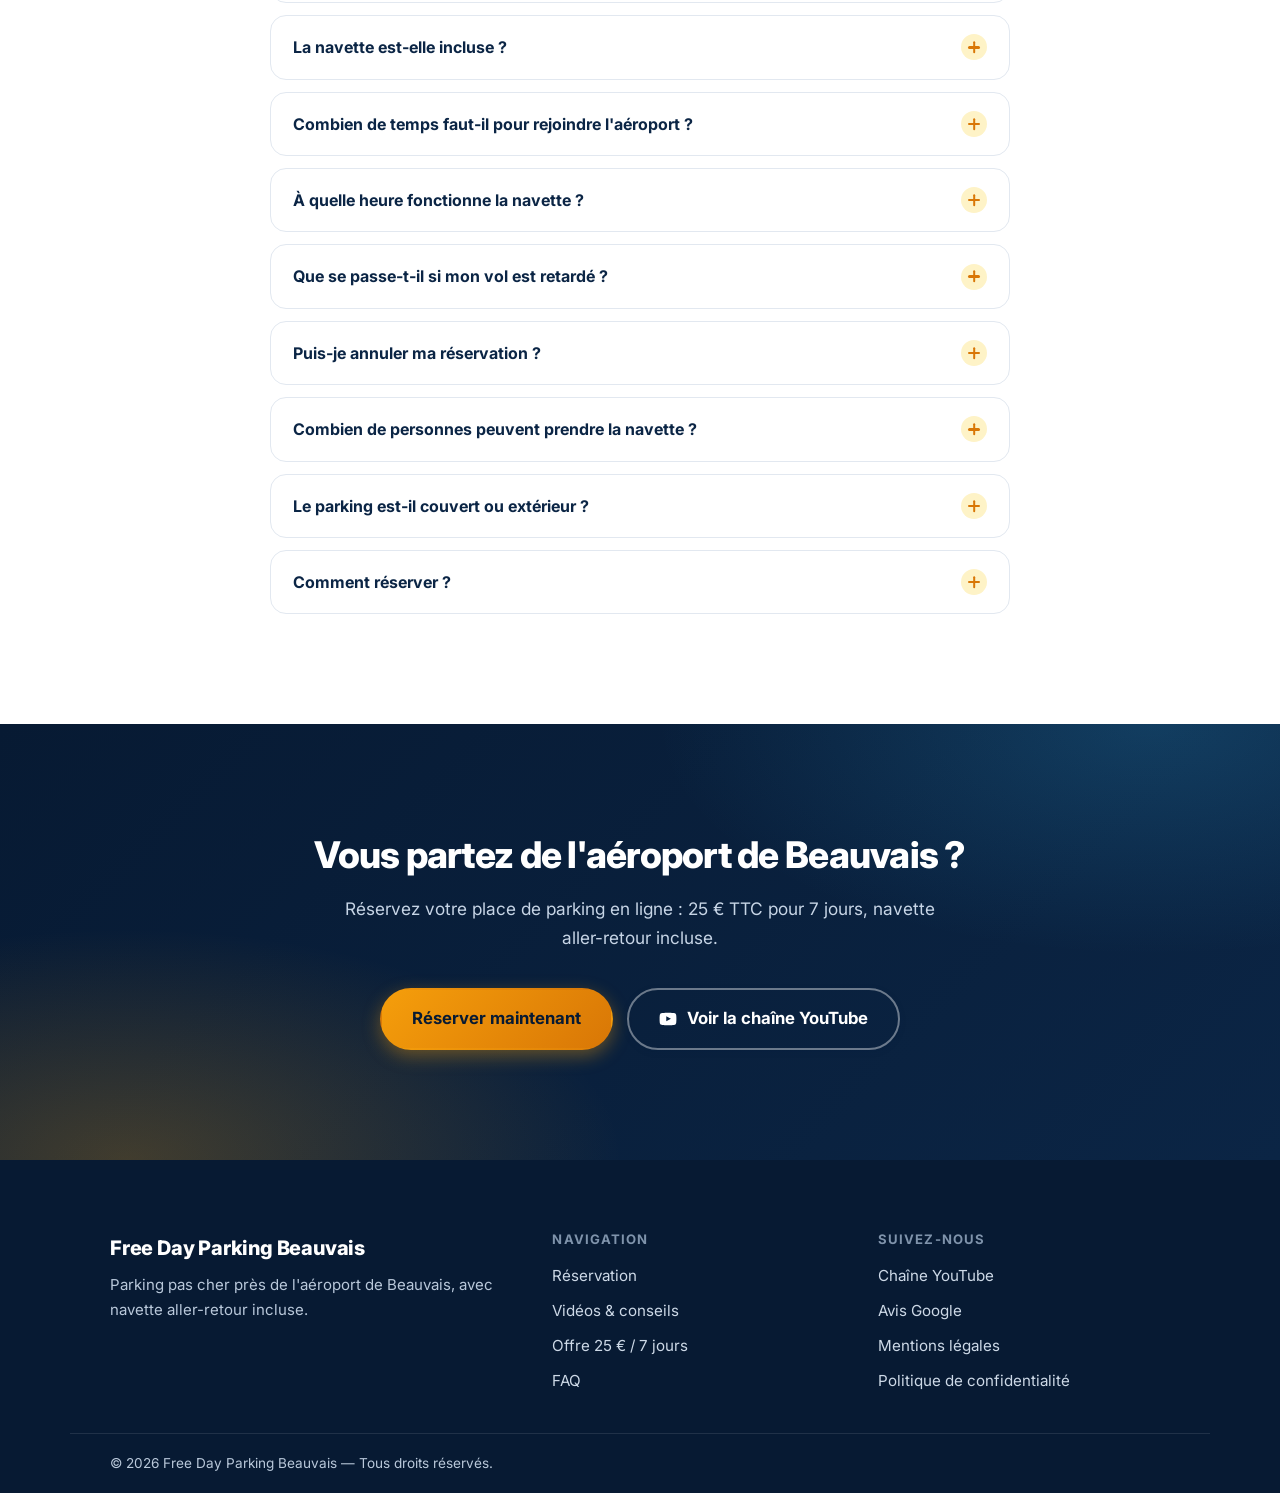
==== commit c3f06b97: "avis" ====
--- a/index.html
+++ b/index.html
@@ -10,7 +10,7 @@
        (laisser tel quel pour la migration, ou ajuster pour le test Netlify)
        ============================================================ -->
   <title>Parking Aéroport Beauvais pas cher — 25 € / 7 jours, navette incluse | Free Day Parking Beauvais</title>
-  <meta name="description" content="Parking pas cher près de l'aéroport de Beauvais : 25 € TTC pour 7 jours, navette aller-retour incluse. Parking couvert, sécurisé, service 24h/24. Réservation en ligne en 2 minutes.">
+  <meta name="description" content="Parking pas cher près de l'aéroport de Beauvais : 25 € TTC pour 7 jours, navette aller-retour incluse. Places couvertes et extérieures, sécurisées et surveillées, service 24h/24. Réservation en ligne en 2 minutes.">
   <meta name="robots" content="index, follow, max-image-preview:large">
   <link rel="canonical" href="https://www.freedayparkingbeauvais.com/">
 
@@ -19,7 +19,7 @@
   <meta property="og:locale" content="fr_FR">
   <meta property="og:site_name" content="Free Day Parking Beauvais">
   <meta property="og:title" content="Parking Aéroport Beauvais pas cher — 25 € / 7 jours, navette incluse">
-  <meta property="og:description" content="Laissez votre véhicule près de l'aéroport de Beauvais : 25 € TTC pour 7 jours, navette aller-retour incluse. Parking couvert et sécurisé, service 24h/24.">
+  <meta property="og:description" content="Laissez votre véhicule près de l'aéroport de Beauvais : 25 € TTC pour 7 jours, navette aller-retour incluse. Places couvertes et extérieures, sécurisées et surveillées, service 24h/24.">
   <meta property="og:url" content="https://www.freedayparkingbeauvais.com/">
   <meta property="og:image" content="https://www.freedayparkingbeauvais.com/assets/images/og-image.png">
   <meta property="og:image:width" content="1200">
@@ -96,7 +96,7 @@
       { "@type": "Question", "name": "Que se passe-t-il si mon vol est retardé ?", "acceptedAnswer": { "@type": "Answer", "text": "Aucun supplément n'est appliqué en cas de retard de vol." } },
       { "@type": "Question", "name": "Puis-je annuler ma réservation ?", "acceptedAnswer": { "@type": "Answer", "text": "Oui, l'annulation est gratuite jusqu'à 24h avant votre arrivée." } },
       { "@type": "Question", "name": "Combien de personnes peuvent prendre la navette ?", "acceptedAnswer": { "@type": "Answer", "text": "Aucun supplément n'est facturé jusqu'à 3 passagers." } },
-      { "@type": "Question", "name": "Le parking est-il couvert ?", "acceptedAnswer": { "@type": "Answer", "text": "Oui, le parking est couvert, sécurisé et surveillé." } },
+      { "@type": "Question", "name": "Le parking est-il couvert ou extérieur ?", "acceptedAnswer": { "@type": "Answer", "text": "Oui : nous proposons des places couvertes et des places extérieures, toutes sécurisées et surveillées." } },
       { "@type": "Question", "name": "Comment réserver ?", "acceptedAnswer": { "@type": "Answer", "text": "La réservation se fait en ligne, en environ deux minutes. Choisissez vos dates, confirmez, et votre place vous attend le jour du départ." } }
     ]
   }
@@ -150,7 +150,7 @@
           <p class="hero-sub" data-reveal>
             Laissez votre véhicule en toute sérénité avant votre départ :
             <strong>25&nbsp;€ TTC pour 7&nbsp;jours</strong>, navette aller-retour vers
-            l'aéroport Paris-Beauvais-Tillé incluse. Parking couvert, sécurisé et surveillé.
+            l'aéroport Paris-Beauvais-Tillé incluse. Places couvertes et extérieures, sécurisées et surveillées.
           </p>
           <div class="hero-ctas" data-reveal>
             <a href="#" class="btn btn-primary btn-lg" data-reservation-link>
@@ -169,7 +169,7 @@
             </li>
             <li>
               <svg aria-hidden="true" width="16" height="16" viewBox="0 0 24 24" fill="none"><path d="m5 13 4 4L19 7" stroke="currentColor" stroke-width="2.4" stroke-linecap="round" stroke-linejoin="round"/></svg>
-              Couvert &amp; sécurisé
+              Sécurisé &amp; surveillé
             </li>
             <li>
               <svg aria-hidden="true" width="16" height="16" viewBox="0 0 24 24" fill="none"><path d="m5 13 4 4L19 7" stroke="currentColor" stroke-width="2.4" stroke-linecap="round" stroke-linejoin="round"/></svg>
@@ -243,13 +243,13 @@
         <span>25&nbsp;€ TTC / 7 jours</span><i>✦</i>
         <span>Transfert ≈ 10–15 min</span><i>✦</i>
         <span>Service 24h/24</span><i>✦</i>
-        <span>Parking couvert &amp; sécurisé</span><i>✦</i>
+        <span>Places couvertes &amp; extérieures</span><i>✦</i>
         <span>Annulation gratuite jusqu'à 24h</span><i>✦</i>
         <span>Navette aller-retour incluse</span><i>✦</i>
         <span>25&nbsp;€ TTC / 7 jours</span><i>✦</i>
         <span>Transfert ≈ 10–15 min</span><i>✦</i>
         <span>Service 24h/24</span><i>✦</i>
-        <span>Parking couvert &amp; sécurisé</span><i>✦</i>
+        <span>Places couvertes &amp; extérieures</span><i>✦</i>
         <span>Annulation gratuite jusqu'à 24h</span><i>✦</i>
       </div>
     </div>
@@ -307,7 +307,7 @@
             <ul class="price-card-list">
               <li><strong>3 jours offerts</strong> — vous ne payez que 4 jours</li>
               <li>Navette aller-retour vers l'aéroport incluse</li>
-              <li>Parking couvert, sécurisé et surveillé</li>
+              <li>Places couvertes et extérieures, sécurisées et surveillées</li>
               <li>Annulation gratuite jusqu'à 24h</li>
               <li>Pas de supplément en cas de retard de vol</li>
             </ul>
@@ -371,8 +371,8 @@
           </li>
           <li class="feature-card" data-reveal>
             <span class="feature-icon" aria-hidden="true"><svg width="22" height="22" viewBox="0 0 24 24" fill="none"><path d="M12 3 4 6v5c0 5 3.4 8.4 8 10 4.6-1.6 8-5 8-10V6l-8-3Z" stroke="currentColor" stroke-width="1.8" stroke-linejoin="round"/><path d="m9 12 2 2 4-4" stroke="currentColor" stroke-width="1.8" stroke-linecap="round" stroke-linejoin="round"/></svg></span>
-            <h3>Couvert, sécurisé &amp; surveillé</h3>
-            <p>Votre véhicule stationne dans un parking couvert, sécurisé et surveillé pendant toute la durée de votre voyage.</p>
+            <h3>Places couvertes &amp; extérieures</h3>
+            <p>Votre véhicule stationne sur une place couverte ou extérieure, sécurisée et surveillée pendant toute la durée de votre voyage.</p>
           </li>
           <li class="feature-card" data-reveal>
             <span class="feature-icon" aria-hidden="true"><svg width="22" height="22" viewBox="0 0 24 24" fill="none"><circle cx="12" cy="12" r="9" stroke="currentColor" stroke-width="1.8"/><path d="M12 7v5l3 3" stroke="currentColor" stroke-width="1.8" stroke-linecap="round"/></svg></span>
@@ -410,7 +410,7 @@
           <li class="step-card" data-reveal>
             <span class="step-number" aria-hidden="true">2</span>
             <h3>Garez votre véhicule</h3>
-            <p>Arrivez au parking le jour du départ et garez votre véhicule sur votre place, dans un parking couvert et sécurisé.</p>
+            <p>Arrivez au parking le jour du départ et garez votre véhicule sur votre place, couverte ou extérieure, sécurisée et surveillée.</p>
           </li>
           <li class="step-card" data-reveal>
             <span class="step-number" aria-hidden="true">3</span>
@@ -490,8 +490,8 @@
             <div class="faq-answer"><p>Aucun supplément n'est facturé jusqu'à 3 passagers.</p></div>
           </details>
           <details class="faq-item">
-            <summary>Le parking est-il couvert&nbsp;?<span class="faq-icon" aria-hidden="true"></span></summary>
-            <div class="faq-answer"><p>Oui, le parking est couvert, sécurisé et surveillé.</p></div>
+            <summary>Le parking est-il couvert ou extérieur&nbsp;?<span class="faq-icon" aria-hidden="true"></span></summary>
+            <div class="faq-answer"><p>Oui : nous proposons des places couvertes et des places extérieures, toutes sécurisées et surveillées.</p></div>
           </details>
           <details class="faq-item">
             <summary>Comment réserver&nbsp;?<span class="faq-icon" aria-hidden="true"></span></summary>
--- a/css/style.css
+++ b/css/style.css
@@ -753,6 +753,47 @@
   color: var(--color-text-soft);
 }
 
+
+/* Troncature des avis longs + bouton "Lire la suite" */
+.review-text.is-clamped { position: relative; }
+.review-text.is-clamped p {
+  display: -webkit-box;
+  -webkit-line-clamp: 4;
+  -webkit-box-orient: vertical;
+  overflow: hidden;
+}
+.review-text.is-clamped::after {
+  content: "";
+  position: absolute;
+  left: 0; right: 0; bottom: 0;
+  height: 2.2em;
+  background: linear-gradient(180deg, rgba(255,255,255,0), #ffffff 90%);
+  pointer-events: none;
+  transition: opacity .2s var(--ease);
+}
+.review-card.is-expanded .review-text.is-clamped p {
+  display: block;
+  overflow: visible;
+}
+.review-card.is-expanded .review-text.is-clamped::after { opacity: 0; }
+.review-toggle {
+  align-self: flex-start;
+  display: inline-flex;
+  align-items: center;
+  min-height: 44px;
+  margin-top: -6px;
+  padding: 4px 0;
+  border: none;
+  background: none;
+  font: inherit;
+  font-weight: 700;
+  font-size: .9rem;
+  color: var(--color-accent-strong);
+  cursor: pointer;
+}
+.review-toggle:hover { text-decoration: underline; }
+.review-toggle .review-toggle-less { color: var(--color-text-soft); }
+
 /* ---------- 14. FAQ ---------- */
 .faq-list { display: flex; flex-direction: column; gap: 12px; }
 .faq-item {
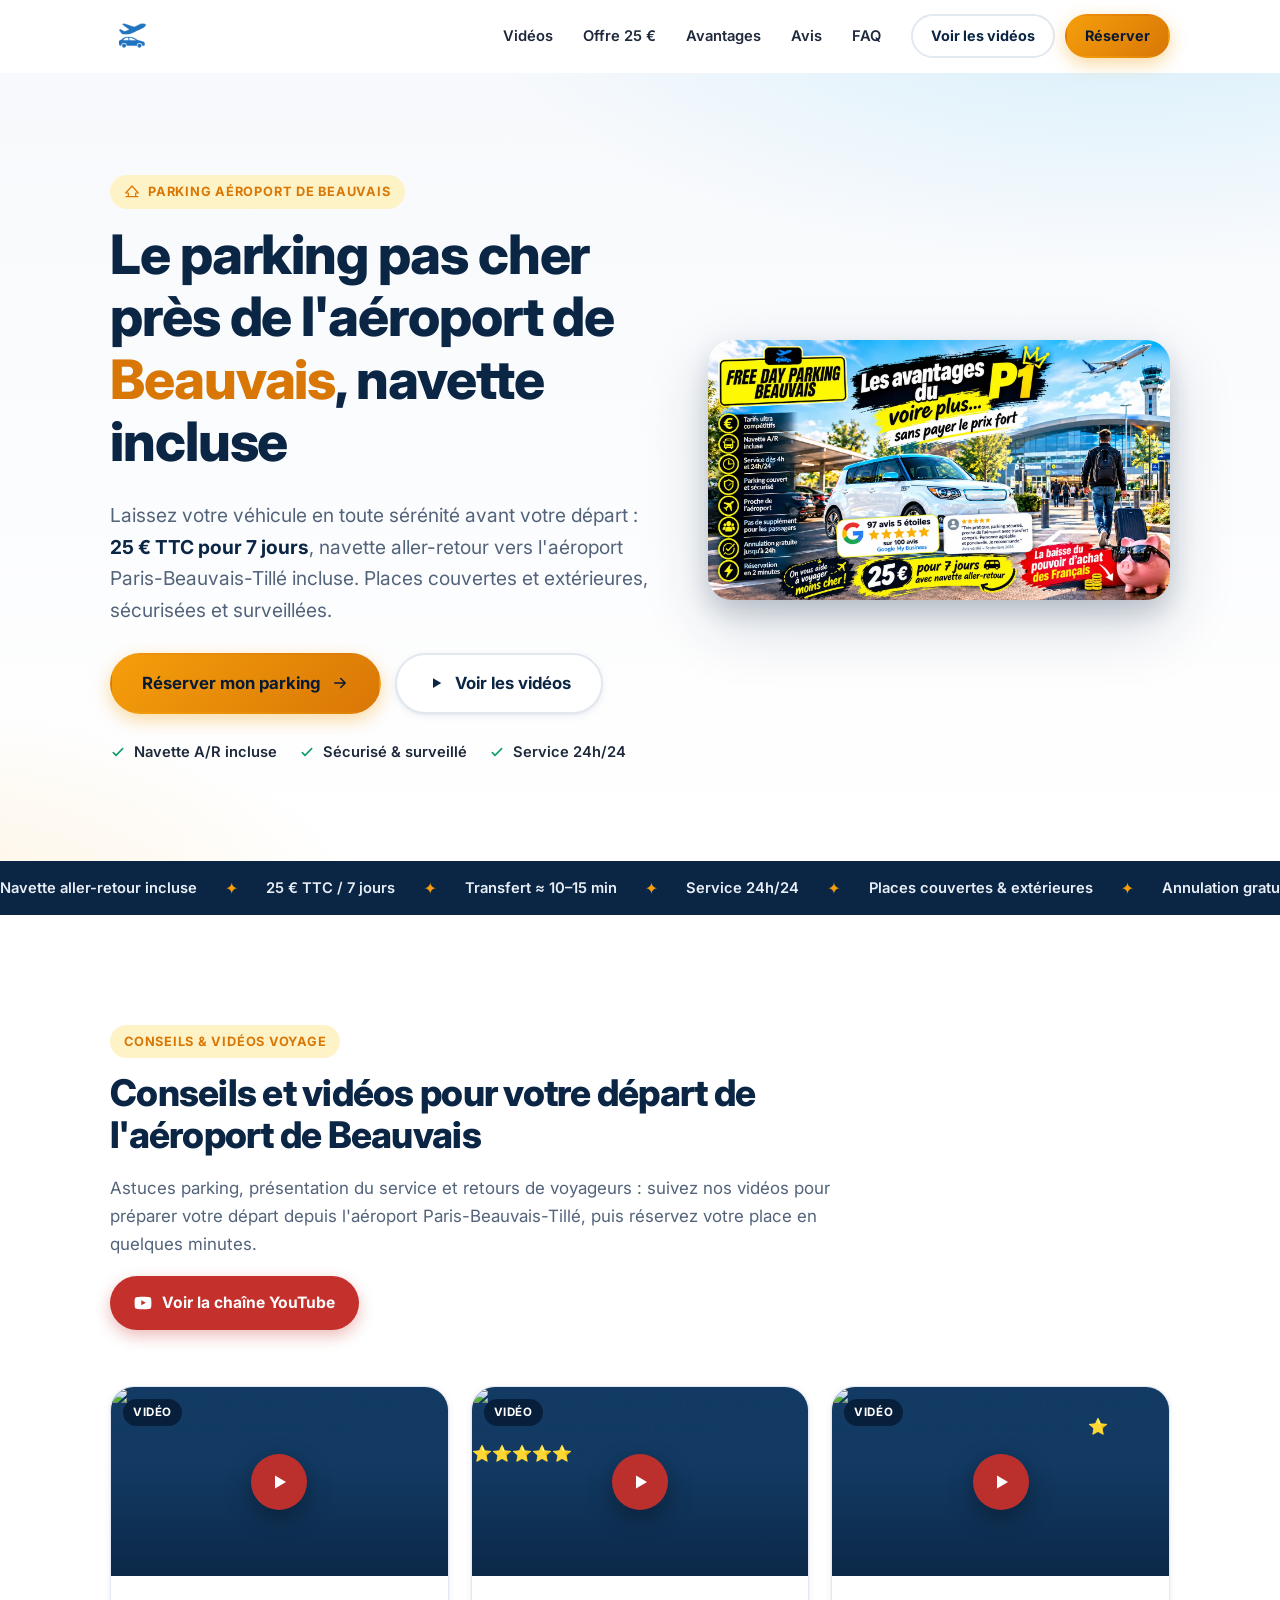
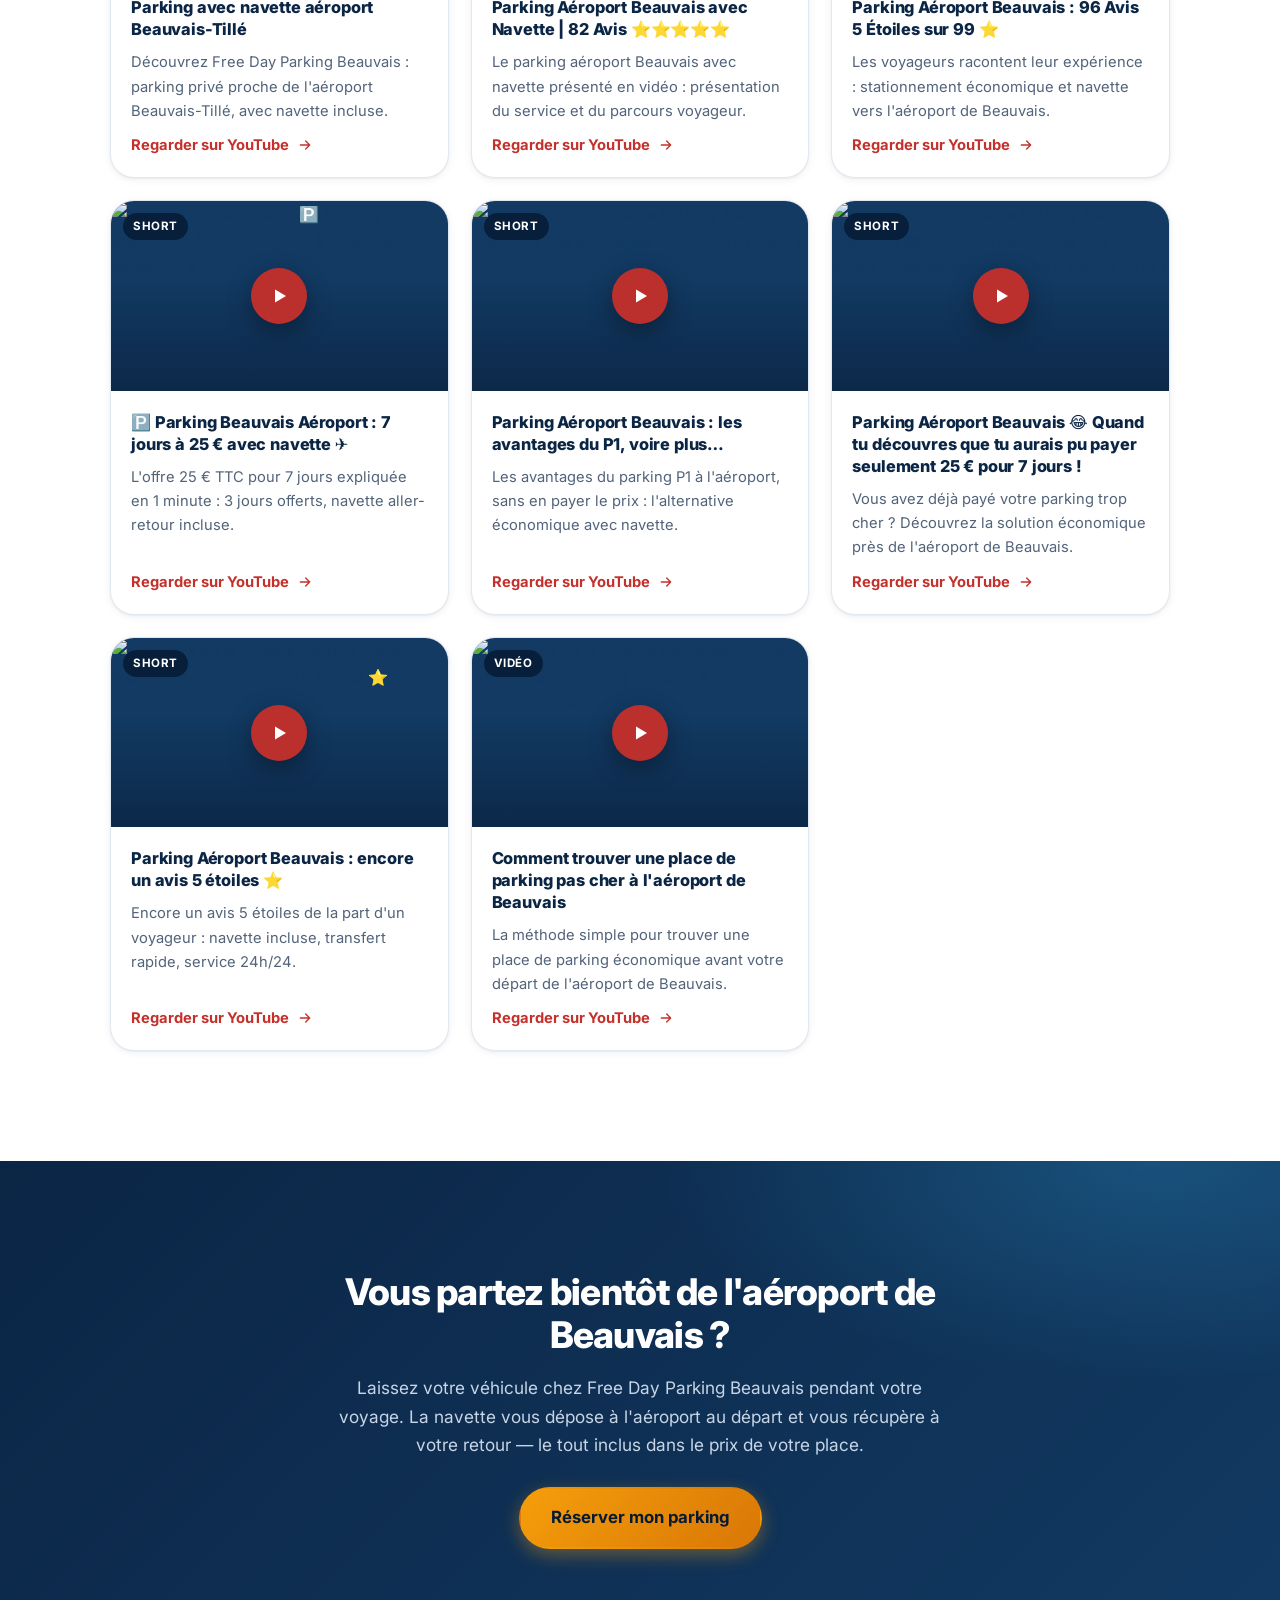
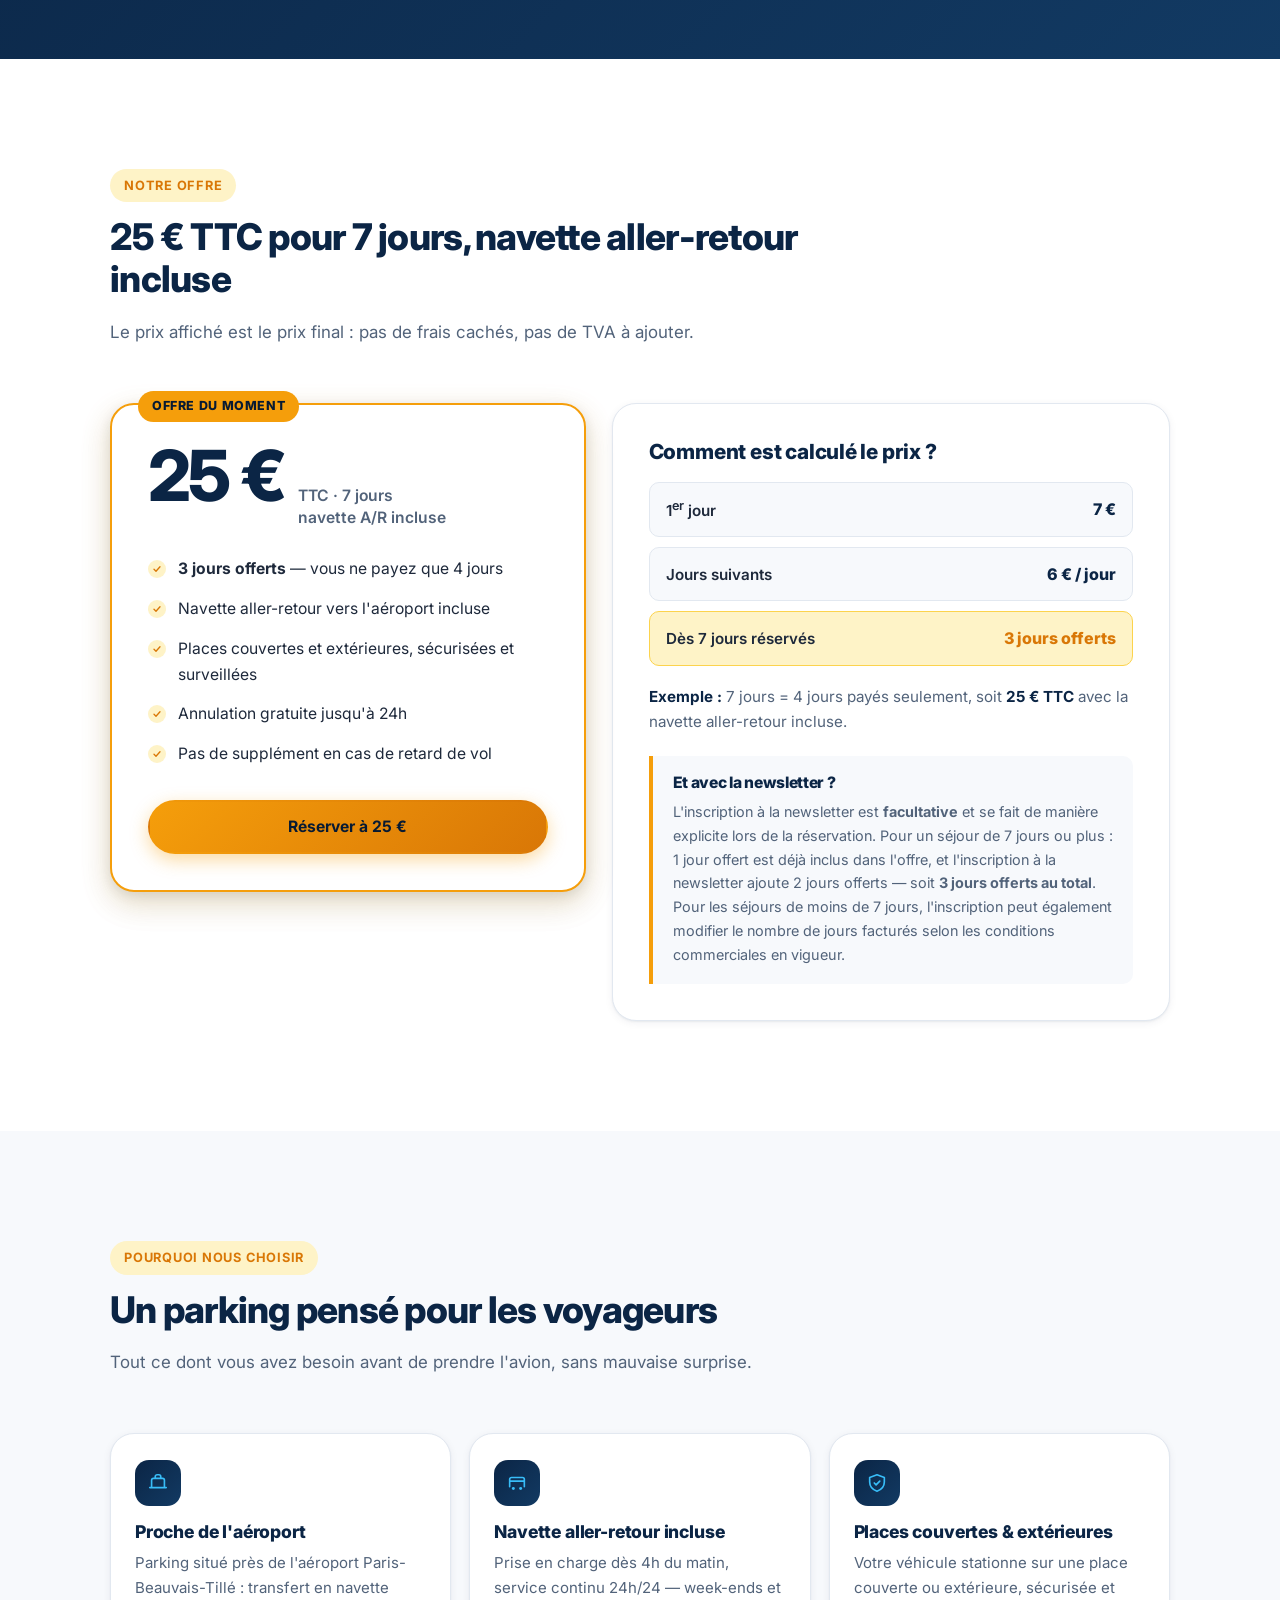
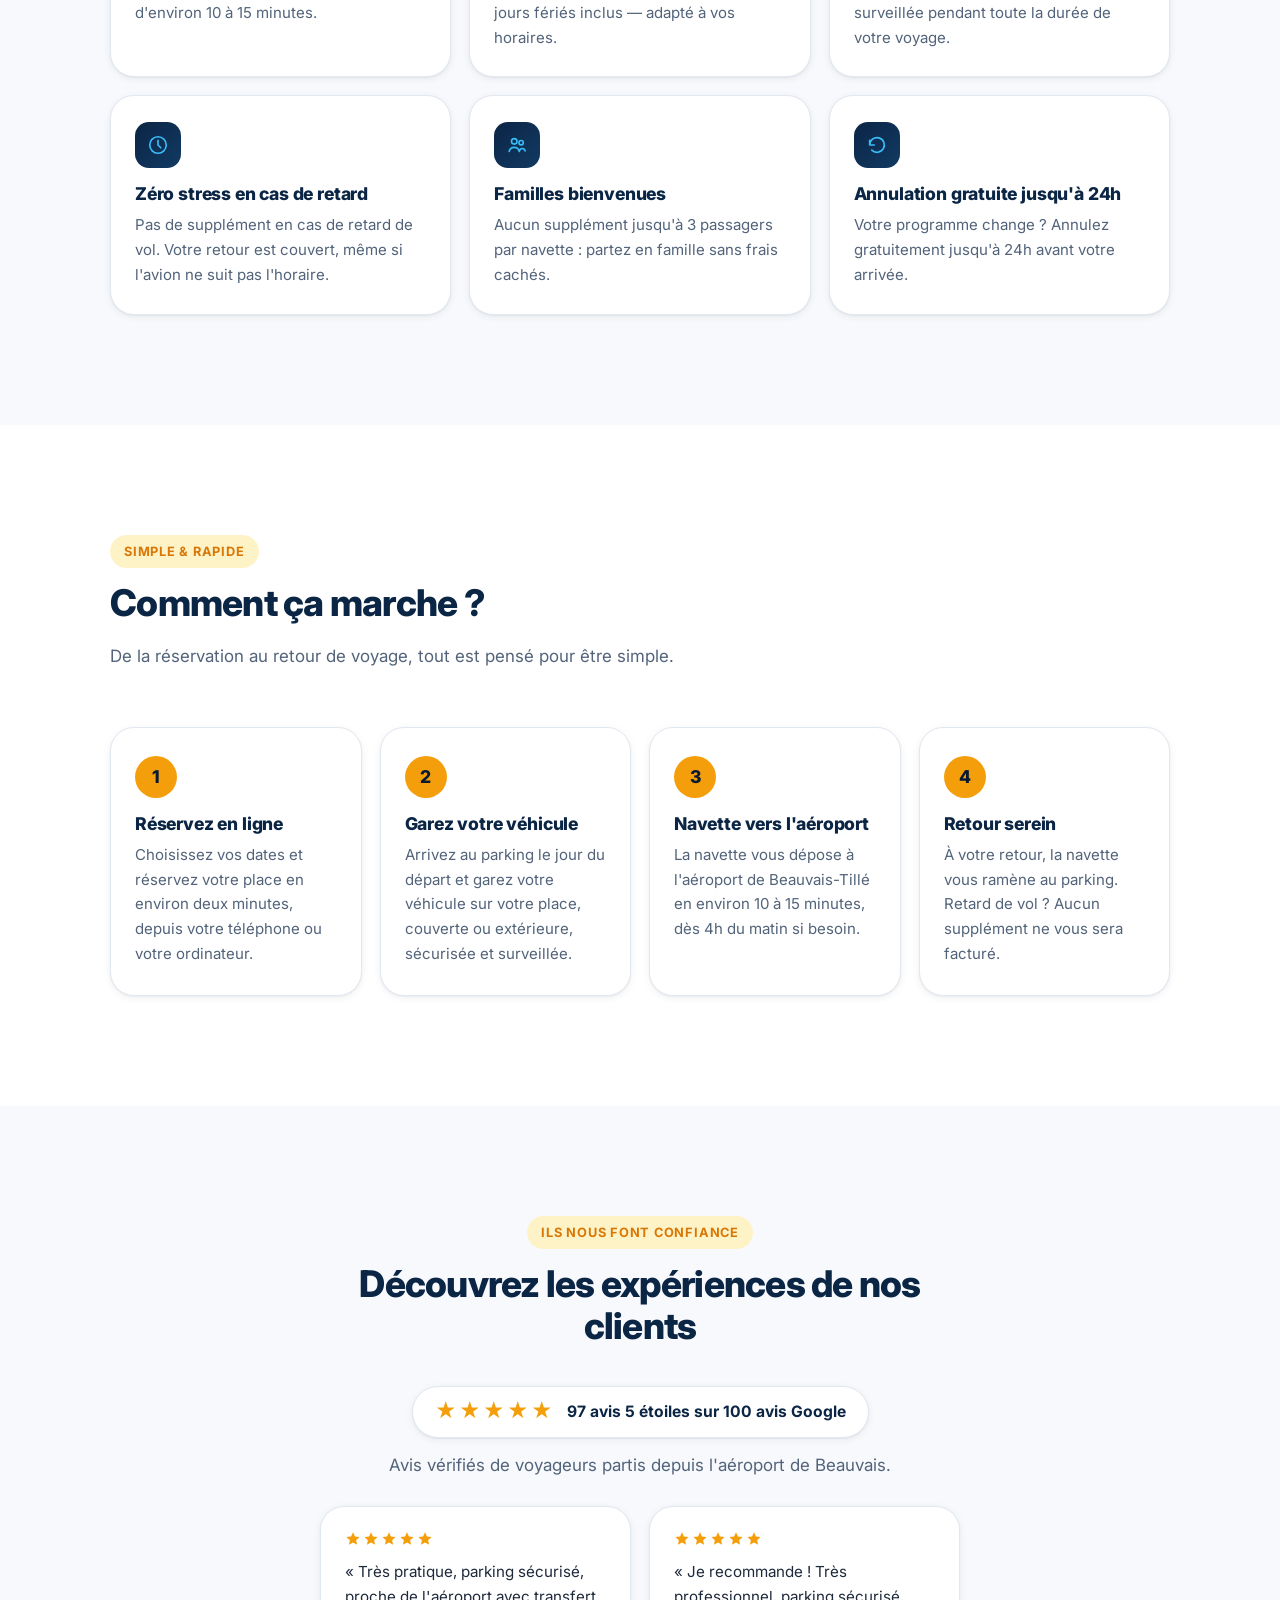
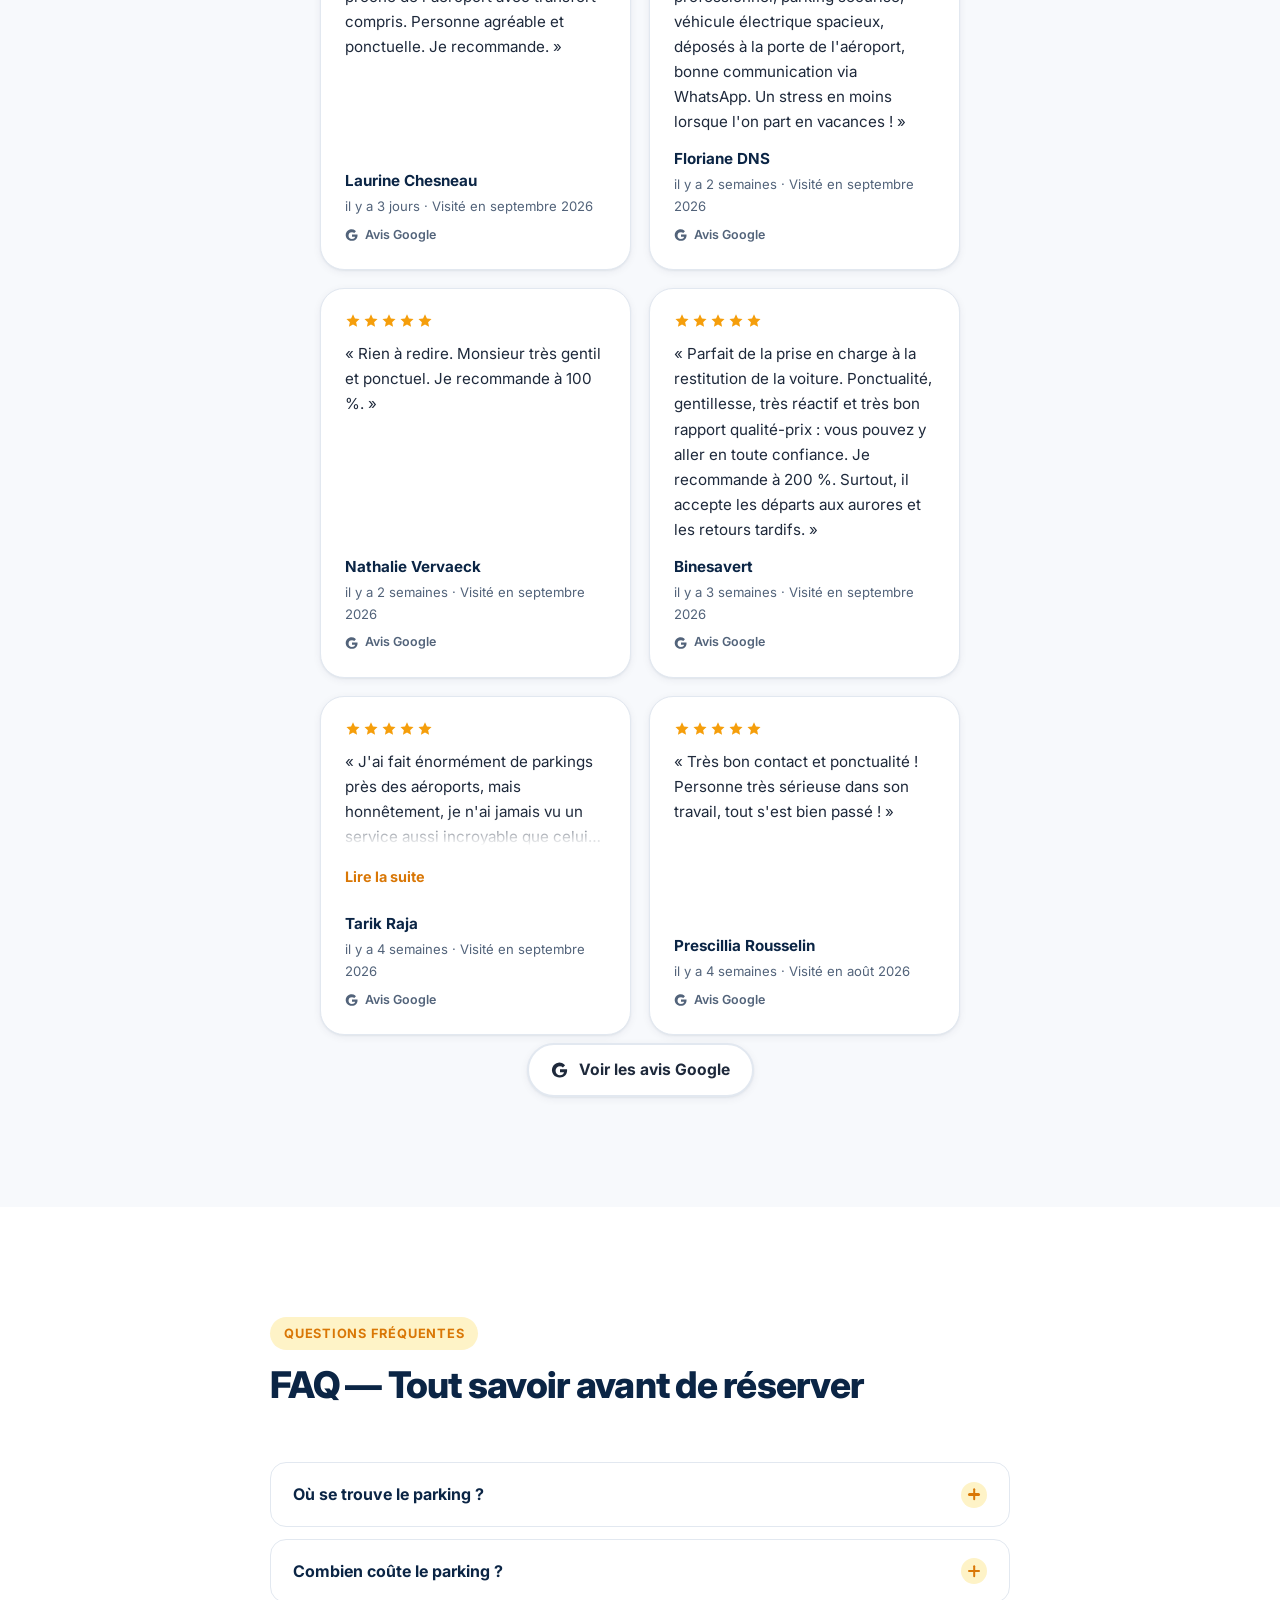
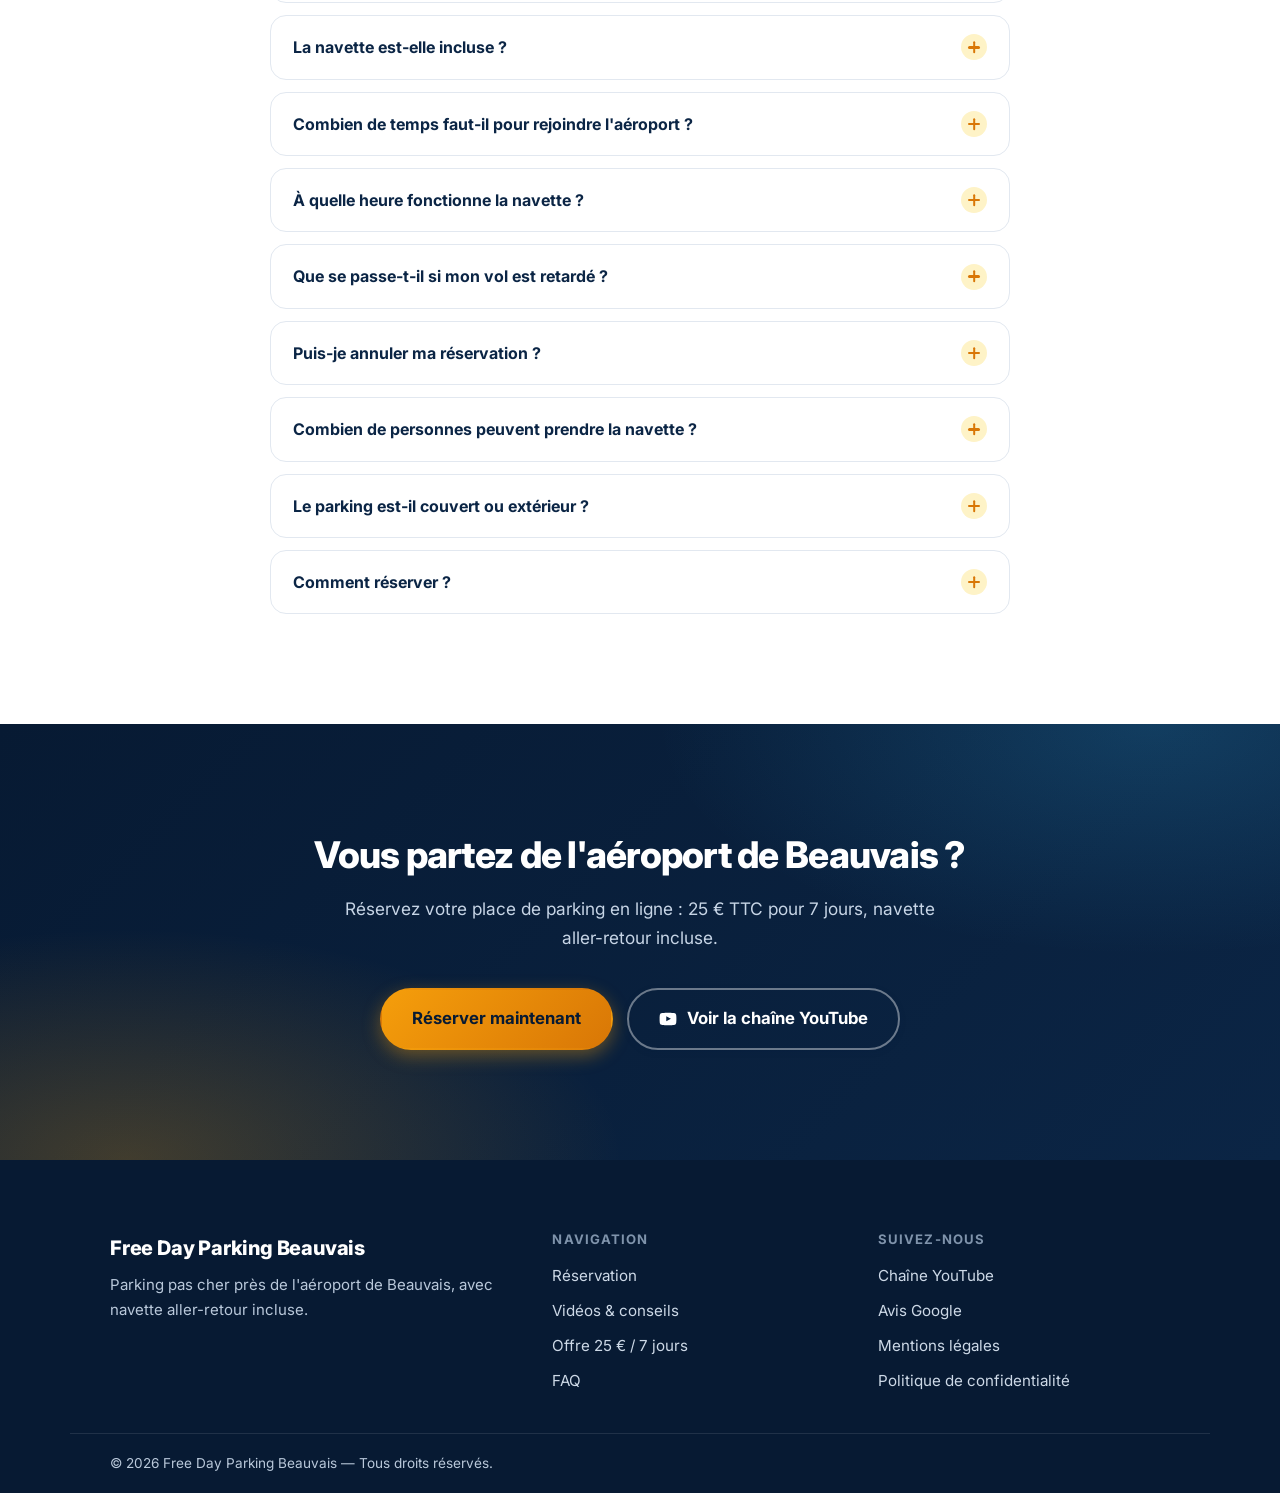
==== commit f6c29095: "image" ====
--- a/index.html
+++ b/index.html
@@ -63,6 +63,12 @@
     },
     "geo": { "@type": "GeoCoordinates", "latitude": 49.4215076, "longitude": 2.0752858 },
     "hasMap": "https://www.google.com/maps/place/FreeDayParkingBeauvais",
+    "openingHoursSpecification": [{
+      "@type": "OpeningHoursSpecification",
+      "dayOfWeek": ["Monday","Tuesday","Wednesday","Thursday","Friday","Saturday","Sunday"],
+      "opens": "00:00",
+      "closes": "23:59"
+    }],
     "hasOfferCatalog": {
       "@type": "OfferCatalog",
       "name": "Location de place de parking avec navette aéroport",
@@ -177,61 +183,9 @@
             </li>
           </ul>
         </div>
-
-        <!-- Illustration vectorielle stylisée (aucune photo simulée).
-             Remplacer par une vraie photo du parking si souhaité :
-             assets/images/README.md -->
-        <div class="hero-visual" data-reveal aria-hidden="true">
-          <svg viewBox="0 0 520 420" class="hero-svg" role="img" aria-label="Illustration : une voiture est garée près d'un panneau parking, une navette rejoint l'aéroport et un avion décolle">
-            <defs>
-              <linearGradient id="sky" x1="0" y1="0" x2="0" y2="1">
-                <stop offset="0" stop-color="#0b2545"/>
-                <stop offset=".55" stop-color="#123a63"/>
-                <stop offset="1" stop-color="#1b5a8a"/>
-              </linearGradient>
-              <linearGradient id="sun" x1="0" y1="0" x2="1" y2="1">
-                <stop offset="0" stop-color="#ffd166"/>
-                <stop offset="1" stop-color="#f59e0b"/>
-              </linearGradient>
-            </defs>
-            <rect width="520" height="420" rx="24" fill="url(#sky)"/>
-            <circle cx="420" cy="86" r="44" fill="url(#sun)" opacity=".9"/>
-            <g stroke="#ffffff" stroke-opacity=".28" stroke-width="3" stroke-linecap="round">
-              <path d="M60 96h58M40 128h36M300 66h44"/>
-            </g>
-            <!-- piste -->
-            <path d="M0 300 L520 252 L520 420 L0 420 Z" fill="#0d2c4d"/>
-            <path d="M0 330 L520 286" stroke="#f8fafc" stroke-opacity=".5" stroke-width="6" stroke-dasharray="34 26" fill="none"/>
-            <!-- panneau parking -->
-            <g transform="translate(120 120)">
-              <rect x="-6" y="58" width="12" height="120" rx="4" fill="#94a3b8"/>
-              <rect x="-62" y="-72" width="124" height="124" rx="20" fill="#f8fafc"/>
-              <rect x="-62" y="-72" width="124" height="124" rx="20" fill="none" stroke="#f59e0b" stroke-width="8"/>
-              <text x="0" y="22" text-anchor="middle" font-family="Inter, system-ui, sans-serif" font-weight="800" font-size="86" fill="#0b2545">P</text>
-            </g>
-            <!-- navette -->
-            <g transform="translate(310 268)">
-              <rect x="0" y="0" width="150" height="58" rx="14" fill="#f59e0b"/>
-              <rect x="10" y="9" width="130" height="24" rx="7" fill="#fff7e0"/>
-              <circle cx="36" cy="60" r="13" fill="#0b2545"/><circle cx="36" cy="60" r="5" fill="#94a3b8"/>
-              <circle cx="116" cy="60" r="13" fill="#0b2545"/><circle cx="116" cy="60" r="5" fill="#94a3b8"/>
-            </g>
-            <!-- avion -->
-            <g transform="translate(196 74) rotate(18)">
-              <path d="M0 14 L86 0 C96 -2 100 8 92 14 L66 30 L70 44 C71 50 64 54 59 50 L46 36 L24 46 L28 56 C30 62 24 66 19 62 L6 48 C0 44 -2 22 0 14 Z" fill="#e2e8f0"/>
-            </g>
-            <!-- voiture -->
-            <g transform="translate(66 296)">
-              <path d="M8 44 C10 26 30 18 58 18 C86 18 104 26 110 44 L128 48 C136 50 140 56 140 62 L140 72 C140 78 136 82 130 82 L14 82 C8 82 4 78 4 72 L4 56 C4 50 6 46 8 44 Z" fill="#38bdf8"/>
-              <path d="M34 26 L84 26 C94 26 102 34 104 44 L26 44 C26 34 28 26 34 26 Z" fill="#dbeafe"/>
-              <circle cx="36" cy="84" r="14" fill="#0b2545"/><circle cx="36" cy="84" r="6" fill="#cbd5e1"/>
-              <circle cx="106" cy="84" r="14" fill="#0b2545"/><circle cx="106" cy="84" r="6" fill="#cbd5e1"/>
-            </g>
-          </svg>
-          <div class="hero-badge" aria-hidden="true">
-            <span class="hero-badge-price">25&nbsp;€</span>
-            <span class="hero-badge-label">7 jours · navette incluse</span>
-          </div>
+        <div class="hero-visual" data-reveal>
+          <!-- Image réelle fournie par le propriétaire (visuel Free Day Parking Beauvais). -->
+          <img src="assets/images/hero-parking-v2.webp" alt="Free Day Parking Beauvais — parking près de l'aéroport de Beauvais : 25 € pour 7 jours avec navette aller-retour, 97 avis 5 étoiles sur 100, places couvertes et extérieures sécurisées" class="hero-img" width="1600" height="901" loading="eager" fetchpriority="high" decoding="async">
         </div>
       </div>
     </section>
--- a/css/style.css
+++ b/css/style.css
@@ -333,35 +333,13 @@
 .hero-trust svg { color: var(--color-success); flex: none; }
 
 .hero-visual { position: relative; }
-.hero-svg {
+.hero-img {
   width: 100%;
   border-radius: var(--radius-lg);
   box-shadow: var(--shadow-lg);
-}
-.hero-badge {
-  position: absolute;
-  left: 18px;
-  bottom: 18px;
-  display: flex;
-  flex-direction: column;
-  gap: 2px;
-  padding: 14px 20px;
-  border-radius: var(--radius);
-  background: rgba(255, 255, 255, .95);
-  backdrop-filter: blur(6px);
-  box-shadow: var(--shadow-md);
-}
-.hero-badge-price {
-  font-size: 1.9rem;
-  font-weight: 800;
-  color: var(--color-ink);
-  letter-spacing: -.03em;
-  line-height: 1;
-}
-.hero-badge-label {
-  font-size: .82rem;
-  font-weight: 600;
-  color: var(--color-text-soft);
+  object-fit: cover;
+  aspect-ratio: 16 / 9;
+  background: var(--color-paper);
 }
 
 /* ---------- 7. Marquee ---------- */
